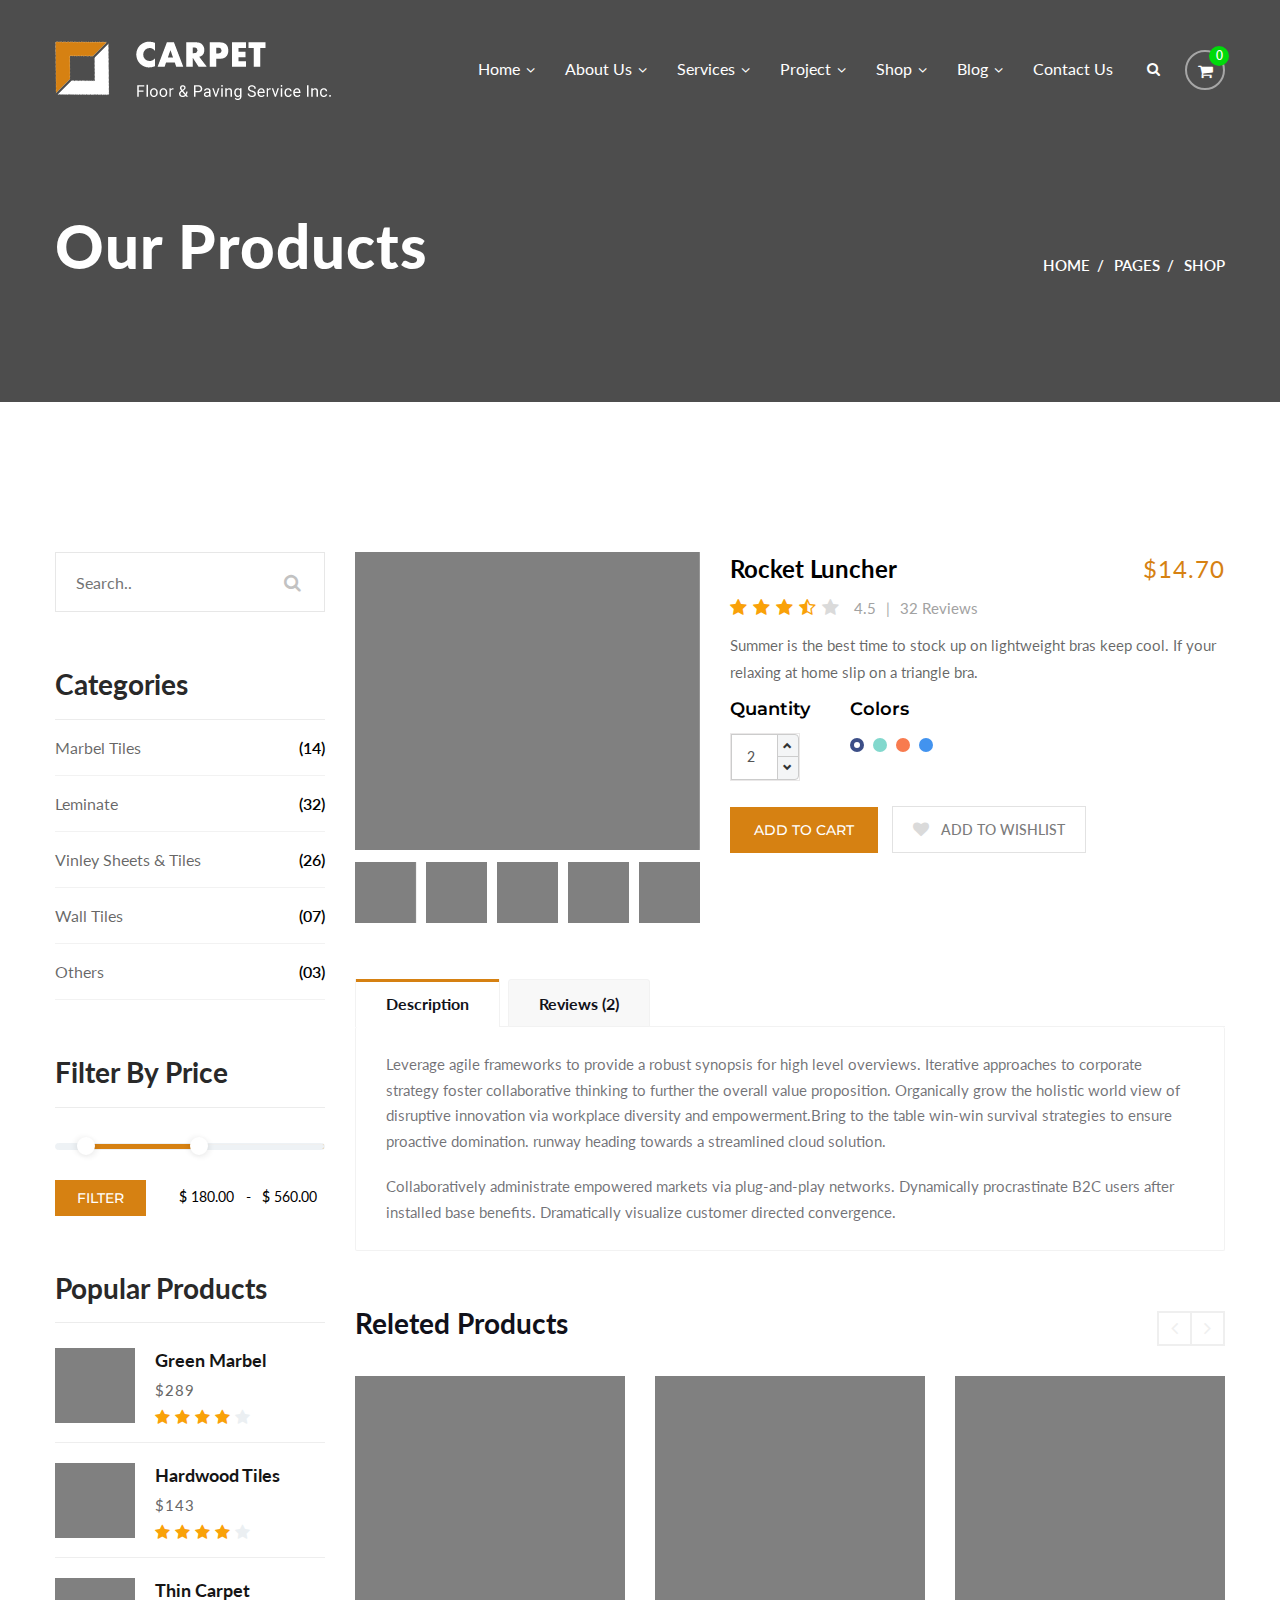
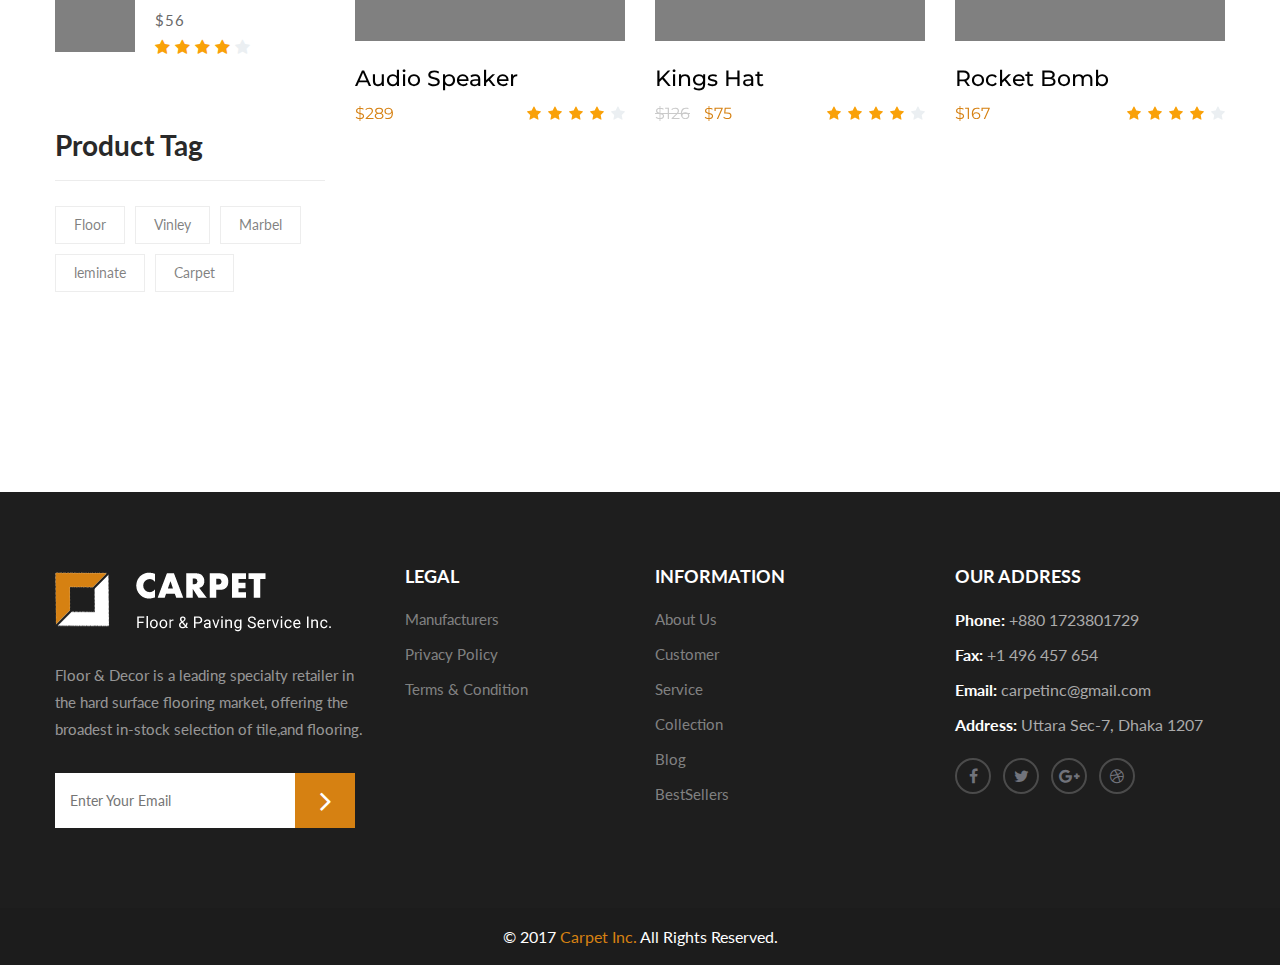
==== shop-single.html @ 055ef2b3 "first commit" ====
<!DOCTYPE html>
<html>
<head>
<meta charset="utf-8">
<title>Carpet - Floor and Paving Services HTML Template | Shop Single</title>
<!-- Stylesheets -->
<link href="css/bootstrap.css" rel="stylesheet">
<link href="css/nouislider.css" rel="stylesheet">
<link href="css/nouislider.pips.css" rel="stylesheet">
<link href="css/style.css" rel="stylesheet">
<!--Favicon-->
<link rel="shortcut icon" href="images/favicon.ico" type="image/x-icon">
<link rel="icon" href="images/favicon.ico" type="image/x-icon">
<!-- Responsive -->
<meta http-equiv="X-UA-Compatible" content="IE=edge">
<meta name="viewport" content="width=device-width, initial-scale=1.0, maximum-scale=1.0, user-scalable=0">
<link href="css/responsive.css" rel="stylesheet">
<!--[if lt IE 9]><script src="https://cdnjs.cloudflare.com/ajax/libs/html5shiv/3.7.3/html5shiv.js"></script><![endif]-->
<!--[if lt IE 9]><script src="js/respond.js"></script><![endif]-->
</head>

<body>
<div class="page-wrapper">
 	
    <!-- Preloader -->
    <div class="preloader"></div>
 	
    <!-- Main Header / Header Type One-->
    <header class="main-header header-type-one">
    	<!--Header-Upper-->
        <div class="header-upper">
        	<div class="auto-container">
            	<div class="clearfix">
                	
                	<div class="pull-left logo-outer">
                    	<div class="logo"><a href="index.html"><img src="images/logo.png" alt="" title=""></a></div>
                    </div>
                    
                    <div class="nav-outer clearfix">
                        <!-- Main Menu -->
                        <nav class="main-menu">
                            <div class="navbar-header">
                                <!-- Toggle Button -->    	
                                <button type="button" class="navbar-toggle" data-toggle="collapse" data-target=".navbar-collapse">
                                    <span class="icon-bar"></span>
                                    <span class="icon-bar"></span>
                                    <span class="icon-bar"></span>
                                </button>
                            </div>
                            
                            <div class="navbar-collapse collapse clearfix">
                                <ul class="navigation clearfix">
                                    <li class="dropdown"><a href="#">Home</a>
                                        <ul>
                                            <li><a href="index.html">Homepage One</a></li>
                                            <li><a href="index-2.html">Homepage Two</a></li>
                                            <li class="dropdown"><a href="#">Header Styles</a>
                                                <ul>
                                                    <li><a href="index.html">Header Style One</a></li>
                                                    <li><a href="index-2.html">Header Style Two</a></li>
                                                </ul>
                                            </li>
                                        </ul>
                                    </li>
                                    <li class="dropdown"><a href="about.html">About Us</a>
                                    	<ul>
                                            <li><a href="about.html">About Us</a></li>
                                            <li><a href="price.html">Pricing</a></li>
                                        </ul>
                                    </li>
                                    <li class="dropdown"><a href="#">Services</a>
                                        <ul>
                                            <li><a href="services.html">Services One</a></li>
                                            <li><a href="services-two.html">Services Two</a></li>
                                        </ul>
                                    </li>
                                    <li class="dropdown"><a href="#">Project</a>
                                        <ul>
                                            <li><a href="project.html">Project Style One</a></li>
                                            <li><a href="project-two.html">Project Style Two</a></li>
                                            <li><a href="project-single.html">Project Single</a></li>
                                        </ul>
                                    </li>
                                    <li class="current dropdown"><a href="#">Shop</a>
                                        <ul>
                                            <li><a href="shop.html">Our Shop</a></li>
                                            <li><a href="shop-single.html">Single Item</a></li>
                                        </ul>
                                    </li>
                                    <li class="dropdown"><a href="#">Blog</a>
                                        <ul>
                                            <li><a href="blog.html">Our Blog</a></li>
                                            <li><a href="blog-single.html">Blog Single</a></li>
                                        </ul>
                                    </li>
                                    <li><a href="contact.html">Contact Us</a></li>
                                </ul>
    
                            </div>
                        </nav>
                        
                        <!-- Main Menu End-->
                        <div class="search-box-outer">
                            <div class="dropdown">
                                <button class="search-box-btn dropdown-toggle" type="button" id="dropdownMenu3" data-toggle="dropdown" aria-haspopup="true" aria-expanded="false"><span class="fa fa-search"></span></button>
                                <ul class="dropdown-menu pull-right search-panel" aria-labelledby="dropdownMenu3">
                                    <li class="panel-outer">
                                        <div class="form-container">
                                            <form method="post" action="blog.html">
                                                <div class="form-group">
                                                    <input type="search" name="field-name" value="" placeholder="Search Here" required="">
                                                    <button type="submit" class="search-btn"><span class="fa fa-search"></span></button>
                                                </div>
                                            </form>
                                        </div>
                                    </li>
                                </ul>
                            </div>
                        </div>
                        
                        <!--Cart Btn-->
                        <div class="cart-btn">
                        	<a class="shop-icon" href="shop-single.html"><span class="fa fa-shopping-cart"></span><span class="total-count">0</span></a>
                        </div>
                        
                	</div>
                    
                </div>
            </div>
        </div>
        <!--End Header Upper-->
        
        <!--Sticky Header-->
        <div class="sticky-header">
        	<div class="auto-container clearfix">
            	<!--Logo-->
            	<div class="logo pull-left">
                	<a href="index.html" class="img-responsive"><img src="images/logo-small.png" alt="" title=""></a>
                </div>
                
                <!--Right Col-->
                <div class="right-col pull-right">
                	<!-- Main Menu -->
                    <nav class="main-menu">
                        <div class="navbar-header">
                            <!-- Toggle Button -->    	
                            <button type="button" class="navbar-toggle" data-toggle="collapse" data-target=".navbar-collapse">
                                <span class="icon-bar"></span>
                                <span class="icon-bar"></span>
                                <span class="icon-bar"></span>
                            </button>
                        </div>
                        
                        <div class="navbar-collapse collapse clearfix">
                            <ul class="navigation clearfix">
                                <li class="dropdown"><a href="#">Home</a>
                                    <ul>
                                        <li><a href="index.html">Homepage One</a></li>
                                        <li><a href="index-2.html">Homepage Two</a></li>
                                        <li class="dropdown"><a href="#">Header Styles</a>
                                            <ul>
                                                <li><a href="index.html">Header Style One</a></li>
                                                <li><a href="index-2.html">Header Style Two</a></li>
                                            </ul>
                                        </li>
                                    </ul>
                                </li>
                                <li class="dropdown"><a href="about.html">About Us</a>
                                    <ul>
                                        <li><a href="about.html">About Us</a></li>
                                        <li><a href="price.html">Pricing</a></li>
                                    </ul>
                                </li>
                                <li class="dropdown"><a href="#">Services</a>
                                    <ul>
                                        <li><a href="services.html">Services One</a></li>
                                        <li><a href="services-two.html">Services Two</a></li>
                                    </ul>
                                </li>
                                <li class="dropdown"><a href="#">Project</a>
                                    <ul>
                                        <li><a href="project.html">Project Style One</a></li>
                                        <li><a href="project-two.html">Project Style Two</a></li>
                                        <li><a href="project-single.html">Project Single</a></li>
                                    </ul>
                                </li>
                                <li class="current dropdown"><a href="#">Shop</a>
                                    <ul>
                                        <li><a href="shop.html">Our Shop</a></li>
                                        <li><a href="shop-single.html">Single Item</a></li>
                                    </ul>
                                </li>
                                <li class="dropdown"><a href="#">Blog</a>
                                    <ul>
                                        <li><a href="blog.html">Our Blog</a></li>
                                        <li><a href="blog-single.html">Blog Single</a></li>
                                    </ul>
                                </li>
                                <li><a href="contact.html">Contact Us</a></li>
                            </ul>

                        </div>
                    </nav><!-- Main Menu End-->
                </div>
                
            </div>
        </div>
        <!--End Sticky Header-->
    
    </header>
    <!--End Main Header -->
    
    <!--Page Title-->
    <section class="page-title" style="background-image:url(images/background/3.jpg);">
    	<div class="auto-container">
        	<div class="row clearfix">
            	<!--Title -->
            	<div class="title-column col-md-6 col-sm-8 col-xs-12">
                	<h1>Our Products</h1>
                </div>
                <!--Bread Crumb -->
                <div class="breadcrumb-column col-md-6 col-sm-4 col-xs-12">
                    <ul class="bread-crumb clearfix">
                        <li><a href="index.html">Home</a></li>
                        <li class="active">Pages</li>
                        <li class="active">Shop</li>
                    </ul>
                </div>
            </div>
        </div>
    </section>
    <!--End Page Title-->
    
    <!--Sidebar Page-->
    <div class="sidebar-page-container">
        <div class="auto-container">
            <div class="row clearfix">
				
                <!--Content Side-->
                <div class="content-side pull-right col-lg-9 col-md-8 col-sm-12 col-xs-12">
                	<!--Shop Page-->
                    <section class="shop-page">
						<div class="product-details">
                        	
                            <!--Basic Details-->
                            <div class="basic-details">
                                <div class="row clearfix">
                                
                                    <div class="image-column col-md-5 col-sm-6 col-xs-12">
                                        <div class="carousel-outer">
                    
                                            <ul class="image-carousel owl-carousel owl-theme">
                                                <li><a href="images/resource/products/13.jpg" class="lightbox-image" title="Image Caption Here"><img src="images/resource/products/13.jpg" alt=""></a></li>
                                                <li><a href="images/resource/products/13.jpg" class="lightbox-image" title="Image Caption Here"><img src="images/resource/products/13.jpg" alt=""></a></li>
                                                <li><a href="images/resource/products/13.jpg" class="lightbox-image" title="Image Caption Here"><img src="images/resource/products/13.jpg" alt=""></a></li>
                                                <li><a href="images/resource/products/13.jpg" class="lightbox-image" title="Image Caption Here"><img src="images/resource/products/13.jpg" alt=""></a></li>
                                                <li><a href="images/resource/products/13.jpg" class="lightbox-image" title="Image Caption Here"><img src="images/resource/products/13.jpg" alt=""></a></li>
                                                <li><a href="images/resource/products/13.jpg" class="lightbox-image" title="Image Caption Here"><img src="images/resource/products/13.jpg" alt=""></a></li>
                                                <li><a href="images/resource/products/13.jpg" class="lightbox-image" title="Image Caption Here"><img src="images/resource/products/13.jpg" alt=""></a></li>
                                                <li><a href="images/resource/products/13.jpg" class="lightbox-image" title="Image Caption Here"><img src="images/resource/products/13.jpg" alt=""></a></li>
                                                <li><a href="images/resource/products/13.jpg" class="lightbox-image" title="Image Caption Here"><img src="images/resource/products/13.jpg" alt=""></a></li>
                                                <li><a href="images/resource/products/13.jpg" class="lightbox-image" title="Image Caption Here"><img src="images/resource/products/13.jpg" alt=""></a></li>
                                            </ul>
                                            
                                            <ul class="thumbs-carousel owl-carousel owl-theme">
                                                <li><img src="images/resource/products/shop-thumb-1.jpg" alt=""></li>
                                                <li><img src="images/resource/products/shop-thumb-2.jpg" alt=""></li>
                                                <li><img src="images/resource/products/shop-thumb-3.jpg" alt=""></li>
                                                <li><img src="images/resource/products/shop-thumb-1.jpg" alt=""></li>
                                                <li><img src="images/resource/products/shop-thumb-2.jpg" alt=""></li>
                                                <li><img src="images/resource/products/shop-thumb-3.jpg" alt=""></li>
                                                <li><img src="images/resource/products/shop-thumb-1.jpg" alt=""></li>
                                                <li><img src="images/resource/products/shop-thumb-3.jpg" alt=""></li>
                                            </ul>
                                            
                                        </div>
                                        
                                    </div>
                                    
                                    <!--Info Column-->
                                    <div class="info-column col-md-7 col-sm-6 col-xs-12">
                                    	<div class="details-header">
                                            <h4>Rocket Luncher</h4>
                                            <div class="rating"><span class="fa fa-star"></span> <span class="fa fa-star"></span> <span class="fa fa-star"></span> <span class="fa fa-star-half-empty"></span> <span class="light fa fa-star"></span></div>
                                            <!--reviews-->
                                            <div class="reviews">
                                                <a href="#">4.5</a> <span class="separater">|</span> <a href="#">32 Reviews</a>
                                            </div>
                                            <div class="item-price">$14.70</div>
                                        </div>

                                        <div class="text">
                                            <p>Summer is the best time to stock up on lightweight bras keep cool. If your relaxing at home slip on a triangle bra.</p>
                                        </div>

                                        <div class="other-options">
                                        	<div class="clearfix">
                                            	<div class="pull-left">
                                                    <div class="item-title">Quantity</div>
                                                    <div class="item-quantity"><input class="quantity-spinner" type="text" value="2" name="quantity"></div>
                                                </div>
                                                <div class="pull-left">
                                                    <div class="item-title">Colors</div>
                                                    
                                                    <div class="sel-colors">
                                                        <div class="color-box"><input type="radio" name="colors" checked id="color-one"><label style="background-color:#3c4e87;" for="color-one"></label></div>
                                                        <div class="color-box"><input type="radio" name="colors" id="color-two"><label style="background-color:#82d8cd;" for="color-two"></label></div>
                                                        <div class="color-box"><input type="radio" name="colors" id="color-three"><label style="background-color:#f87b4f;" for="color-three"></label></div>
                                                        <div class="color-box"><input type="radio" name="colors" id="color-four"><label style="background-color:#4293ef;" for="color-four"></label></div>
                                                    </div>
                                                    
                                                </div>
                                            </div>
                                            
                                            <!--Btns Box-->
                                            <div class="btns-box">
                                            	<button type="button" class="theme-btn btn-style-one add-to-cart">Add To Cart </button>
                                            	<a href="#" class="wishlist"><span class="icon fa fa-heart"></span> ADD TO WISHLIST</a>
                                            </div>
                                        </div>
									</div>
                                    
                                </div>
                            </div>
                            <!--Basic Details-->
                            
                            <!--Product Info Tabs-->
                            <div class="product-info-tabs">
                                <!--Product Tabs-->
                                <div class="prod-tabs tabs-box">
                                
                                    <!--Tab Btns-->
                                    <ul class="tab-btns tab-buttons clearfix">
                                        <li data-tab="#prod-details" class="tab-btn active-btn">Description</li>
                                        <li data-tab="#prod-reviews" class="tab-btn">Reviews (2)</li>
                                    </ul>
                                    
                                    <!--Tabs Container-->
                                    <div class="tabs-content">
                                        
                                        <!--Tab / Active Tab-->
                                        <div class="tab active-tab" id="prod-details">
                                            <div class="content">
                                                <p>Leverage agile frameworks to provide a robust synopsis for high level overviews. Iterative approaches to corporate strategy foster collaborative thinking to further the overall value proposition. Organically grow the holistic world view of disruptive innovation via workplace diversity and empowerment.Bring to the table win-win survival strategies to ensure proactive domination. runway heading towards a streamlined cloud solution.</p>
                                                <p>Collaboratively administrate empowered markets via plug-and-play networks. Dynamically procrastinate B2C users after installed base benefits. Dramatically visualize customer directed convergence. </p>
                                            </div>
                                        </div>
                                        
                                        <!--Tab-->
                                        <div class="tab" id="prod-reviews">
                                            <!--Reviews Container-->
                                            <div class="reviews-container">
                                                
                                                <!--Review-->
                                                <div class="review-box clearfix">
                                                    <figure class="rev-thumb"><img src="images/resource/author-1.jpg" alt=""></figure>
                                                    <div class="rev-content">
                                                        <div class="rev-header clearfix">
                                                            <h4>Michel Britney</h4>
                                                            <div class="rating"><span class="fa fa-star"></span> <span class="fa fa-star"></span> <span class="fa fa-star"></span> <span class="fa fa-star-o"></span> <span class="fa fa-star-o"></span></div>
                                                            <div class="time">18 Hours Ago</div>
                                                        </div>
                                                        <div class="rev-text">The mad lightning no one you beat of just one drum they call him Flipper Flipper faster than lightning no one you see is smarter each week my friends you are sure to get a smile from seven stranded cast aways here on Gilligans Isle they call him Flipper Flipper faster than lightning no one you see is smarter than he loveable space that needs your face threes company too.</div>
                                                    </div>
                                                </div>
                                                
                                                <!--Review-->
                                                <div class="review-box clearfix">
                                                    <figure class="rev-thumb"><img src="images/resource/author-2.jpg" alt=""></figure>
                                                    <div class="rev-content">
                                                        <div class="rev-header clearfix">
                                                            <h4>Denny</h4>
                                                            <div class="rating"><span class="fa fa-star"></span> <span class="fa fa-star"></span> <span class="fa fa-star"></span> <span class="fa fa-star-o"></span> <span class="fa fa-star-o"></span></div>
                                                            <div class="time">18 Hours Ago</div>
                                                        </div>
                                                        <div class="rev-text">The mad lightning no one you beat of just one drum they call him Flipper Flipper faster than lightning no one you see is smarter each week my friends you are sure to get a smile from seven stranded cast aways here on Gilligans Isle they call him Flipper Flipper faster than lightning no one you see is smarter than he loveable space that needs your face threes company too.</div>
                                                    </div>
                                                </div>
                                                
                                            </div>
                                        </div>
                                        
                                    </div>
                                </div>
                                
                            </div>
                            <!--End Product Info Tabs-->
                            
                            <!--Related Products-->
                            <div class="related-products">
                            	<h2>Releted Products</h2>
                                <div class="three-item-carousel owl-carousel owl-theme">
                                	
                                    <!--Shop Item-->
                                    <div class="shop-item">
                                        <div class="inner-box">
                                            <div class="image">
                                                <a href="shop-single.html">
                                                    <img src="images/resource/products/5.jpg" alt="" />
                                                </a>
                                            </div>
                                            <div class="lower-content">
                                                <h3><a href="shop-single.html">Audio Speaker</a></h3>
                                                <div class="clearfix">
                                                	<div class="pull-left">
                                                        <ul class="price">
                                                            <li>$289</li>
                                                        </ul>
                                                    </div>
                                                    <div class="pull-right">
                                                    	<div class="rating">
                                                        	<span class="fa fa-star"></span>
                                                            <span class="fa fa-star"></span>
                                                            <span class="fa fa-star"></span>
                                                            <span class="fa fa-star"></span>
                                                            <span class="fa fa-star light"></span>
                                                        </div>
                                                    </div>
                                                </div>
                                            </div>
                                        </div>
                                    </div>
                                    
                                    <!--Shop Item-->
                                    <div class="shop-item">
                                        <div class="inner-box">
                                            <div class="image">
                                                <a href="shop-single.html">
                                                    <img src="images/resource/products/6.jpg" alt="" />
                                                </a>
                                            </div>
                                            <div class="lower-content">
                                                <h3><a href="shop-single.html">Kings Hat</a></h3>
                                                <div class="clearfix">
                                                	<div class="pull-left">
                                                        <ul class="price">
                                                            <li class="total-price">$126</li>
                                                            <li>$75</li>
                                                        </ul>
                                                    </div>
                                                    <div class="pull-right">
                                                    	<div class="rating">
                                                        	<span class="fa fa-star"></span>
                                                            <span class="fa fa-star"></span>
                                                            <span class="fa fa-star"></span>
                                                            <span class="fa fa-star"></span>
                                                            <span class="fa fa-star light"></span>
                                                        </div>
                                                    </div>
                                                </div>
                                            </div>
                                        </div>
                                    </div>
                                    
                                    <!--Shop Item-->
                                    <div class="shop-item">
                                        <div class="inner-box">
                                            <div class="image">
                                                <a href="shop-single.html">
                                                    <img src="images/resource/products/3.jpg" alt="" />
                                                </a>
                                            </div>
                                            <div class="lower-content">
                                                <h3><a href="shop-single.html">Rocket Bomb</a></h3>
                                                <div class="clearfix">
                                                	<div class="pull-left">
                                                        <ul class="price">
                                                            <li>$167</li>
                                                        </ul>
                                                    </div>
                                                    <div class="pull-right">
                                                    	<div class="rating">
                                                        	<span class="fa fa-star"></span>
                                                            <span class="fa fa-star"></span>
                                                            <span class="fa fa-star"></span>
                                                            <span class="fa fa-star"></span>
                                                            <span class="fa fa-star light"></span>
                                                        </div>
                                                    </div>
                                                </div>
                                            </div>
                                        </div>
                                    </div>
                                    
                                    <!--Shop Item-->
                                    <div class="shop-item">
                                        <div class="inner-box">
                                            <div class="image">
                                                <a href="shop-single.html">
                                                    <img src="images/resource/products/5.jpg" alt="" />
                                                </a>
                                            </div>
                                            <div class="lower-content">
                                                <h3><a href="shop-single.html">Audio Speaker</a></h3>
                                                <div class="clearfix">
                                                	<div class="pull-left">
                                                        <ul class="price">
                                                            <li>$289</li>
                                                        </ul>
                                                    </div>
                                                    <div class="pull-right">
                                                    	<div class="rating">
                                                        	<span class="fa fa-star"></span>
                                                            <span class="fa fa-star"></span>
                                                            <span class="fa fa-star"></span>
                                                            <span class="fa fa-star"></span>
                                                            <span class="fa fa-star light"></span>
                                                        </div>
                                                    </div>
                                                </div>
                                            </div>
                                        </div>
                                    </div>
                                    
                                    <!--Shop Item-->
                                    <div class="shop-item">
                                        <div class="inner-box">
                                            <div class="image">
                                                <a href="shop-single.html">
                                                    <img src="images/resource/products/6.jpg" alt="" />
                                                </a>
                                            </div>
                                            <div class="lower-content">
                                                <h3><a href="shop-single.html">Kings Hat</a></h3>
                                                <div class="clearfix">
                                                	<div class="pull-left">
                                                        <ul class="price">
                                                            <li class="total-price">$126</li>
                                                            <li>$75</li>
                                                        </ul>
                                                    </div>
                                                    <div class="pull-right">
                                                    	<div class="rating">
                                                        	<span class="fa fa-star"></span>
                                                            <span class="fa fa-star"></span>
                                                            <span class="fa fa-star"></span>
                                                            <span class="fa fa-star"></span>
                                                            <span class="fa fa-star light"></span>
                                                        </div>
                                                    </div>
                                                </div>
                                            </div>
                                        </div>
                                    </div>
                                    
                                    <!--Shop Item-->
                                    <div class="shop-item">
                                        <div class="inner-box">
                                            <div class="image">
                                                <a href="shop-single.html">
                                                    <img src="images/resource/products/3.jpg" alt="" />
                                                </a>
                                            </div>
                                            <div class="lower-content">
                                                <h3><a href="shop-single.html">Rocket Bomb</a></h3>
                                                <div class="clearfix">
                                                	<div class="pull-left">
                                                        <ul class="price">
                                                            <li>$167</li>
                                                        </ul>
                                                    </div>
                                                    <div class="pull-right">
                                                    	<div class="rating">
                                                        	<span class="fa fa-star"></span>
                                                            <span class="fa fa-star"></span>
                                                            <span class="fa fa-star"></span>
                                                            <span class="fa fa-star"></span>
                                                            <span class="fa fa-star light"></span>
                                                        </div>
                                                    </div>
                                                </div>
                                            </div>
                                        </div>
                                    </div>
                                    
                                </div>
                            </div>
                            
                        </div>
                    </section>
                    
                </div>
                
                <!--Sidebar-->
                <div class="sidebar-side pull-left col-lg-3 col-md-4 col-sm-12 col-xs-12">
                    <aside class="sidebar">
						
                        <!-- Search Form -->
                        <div class="sidebar-widget search-box style-two">
                        	<form method="post" action="contact.html">
                                <div class="form-group">
                                    <input type="search" name="search-field" value="" placeholder="Search.." required>
                                    <button type="submit"><span class="icon fa fa-search"></span></button>
                                </div>
                            </form>
                        </div>
                        
                        <!--Category Widget-->
                        <div class="sidebar-widget category-widget">
                        	<div class="sidebar-title">
                            	<h3>Categories</h3>
                            </div>
                            <ul>
                                <li><a href="#">Marbel Tiles<span>(14)</span></a></li>
                                <li><a href="#">Leminate<span>(32)</span></a></li>
                                <li><a href="#">Vinley Sheets & Tiles<span>(26)</span></a></li>
                                <li><a href="#">Wall Tiles<span>(07)</span></a></li>
                                <li><a href="#">Others<span>(03)</span></a></li>
                            </ul>
                        </div>
                        
                        <!-- Price Filters -->
                        <div class="sidebar-widget price-filters rangeslider-widget">
                            <div class="sidebar-title">
                            	<h3>Filter By Price</h3>
                            </div>
                            <div class="outer-box">
                                <div class="range-slider-price" id="range-slider-price"></div>
                                <div class="form-group clearfix">
                                	<div class="pull-right">
                                    	<span class="left-val">$<input type="text" class="val-box text-left" id="min-value-rangeslider" readonly></span> - &ensp;<span class="right-val">$<input type="text" class="val-box text-right" id="max-value-rangeslider" readonly></span>
                                    </div>
                                    <div class="pull-left">
                                    	<button type="button" class="theme-btn btn-style-one">Filter</button>
                                    </div>
                                </div>
                            </div>
                        </div>
                        
                        <!-- Top Related Posts -->
                        <div class="sidebar-widget related-posts">
                            <div class="sidebar-title">
                            	<h3>Popular Products</h3>
                            </div>
							<div class="post">
                            	<figure class="post-thumb"><a href="shop-single.html"><img src="images/resource/products/prod-thumb-1.jpg" alt=""></a></figure>
                                <h4><a href="shop-single.html">Green Marbel</a></h4>
                                <div class="price">$289</div>
                                <div class="rating"><span class="fa fa-star"></span><span class="fa fa-star"></span><span class="fa fa-star"></span><span class="fa fa-star"></span><span class="fa fa-star light"></span></div>
                            </div>
                            <div class="post">
                            	<figure class="post-thumb"><a href="shop-single.html"><img src="images/resource/products/prod-thumb-2.jpg" alt=""></a></figure>
                                <h4><a href="shop-single.html">Hardwood Tiles</a></h4>
                                <div class="price">$143</div>
                                <div class="rating"><span class="fa fa-star"></span><span class="fa fa-star"></span><span class="fa fa-star"></span><span class="fa fa-star"></span><span class="fa fa-star light"></span></div>
                            </div>
                            <div class="post">
                            	<figure class="post-thumb"><a href="shop-single.html"><img src="images/resource/products/prod-thumb-3.jpg" alt=""></a></figure>
                                <h4><a href="shop-single.html">Thin Carpet</a></h4>
                                <div class="price">$56</div>
                                <div class="rating"><span class="fa fa-star"></span><span class="fa fa-star"></span><span class="fa fa-star"></span><span class="fa fa-star"></span><span class="fa fa-star light"></span></div>
                            </div>
						</div>
                        
                        <!-- Popular Tags -->
                        <div class="sidebar-widget popular-tags">
                            <div class="sidebar-title">
                            	<h3>Product Tag</h3>
                            </div>
                            <a href="#">Floor</a>
                            <a href="#">Vinley</a>
                            <a href="#">Marbel</a>
                            <a href="#">leminate</a>
                            <a href="#">Carpet</a>
                        </div>
                        
                    </aside>
                </div>
                
            </div>
        </div>
    </div>
    
    <!--Main Footer-->
    <footer class="main-footer">
    	
        <div class="auto-container">
            <div class="row clearfix">
            
                <!--big column-->
                <div class="big-column col-md-6 col-sm-12 col-xs-12">
                    <div class="row clearfix">
                    
                        <!--Footer Column-->
                        <div class="footer-column col-md-7 col-sm-6 col-xs-12">
                            <div class="footer-widget logo-widget">
                                <div class="footer-logo"><figure><a href="index.html"><img src="images/footer-logo.png" alt=""></a></figure></div>
                                <div class="widget-content">
                                    <div class="text">Floor & Decor is a leading specialty retailer in the hard surface flooring market, offering the broadest in-stock selection of tile,and flooring.</div>
                                    <div class="emailed-form">
                                        <form method="post" action="contact.html">
                                            <div class="form-group">
                                                <input type="email" name="email" value="" placeholder="Enter Your Email" required>
                                                <button type="submit" class="theme-btn"><span class="fa fa-angle-right"></span></button>
                                            </div>
                                        </form>
                                    </div>
                                </div>
                            </div>
                        </div>
                        
                        <!--Footer Column-->
                        <div class="footer-column col-md-5 col-sm-6 col-xs-12">
                            <div class="footer-widget links-widget">
                                <h2>Legal</h2>
                                <div class="widget-content">
                                    <ul class="list">
                                        <li><a href="#">Manufacturers</a></li>
                                        <li><a href="#">Privacy Policy</a></li>
                                        <li><a href="#">Terms & Condition</a></li>
                                    </ul>
                                </div>
                            </div>
                        </div>
                                                    
                    </div>
                </div>
                
                <!--big column-->
                <div class="big-column col-md-6 col-sm-12 col-xs-12">
                    <div class="row clearfix">
                        
                        <!--Footer Column-->
                        <div class="footer-column col-md-6 col-sm-6 col-xs-12">
                            <div class="footer-widget links-widget">
                                <h2>Information</h2>
                                <div class="widget-content">
                                    <ul class="list">
                                        <li><a href="#">About Us</a></li>
                                        <li><a href="#">Customer</a></li>
                                        <li><a href="#">Service</a></li>
                                        <li><a href="#">Collection</a></li>
                                        <li><a href="#">Blog</a></li>
                                        <li><a href="#">BestSellers</a></li>
                                    </ul>
                                </div>
                            </div>
                        </div>
                        
                        <!--Footer Column-->
                        <div class="footer-column col-md-6 col-sm-6 col-xs-12">
                            <div class="footer-widget info-widget">
                                <h2>Our address</h2>
                                <div class="widget-content">
                                    <ul class="list-style-one">
                                        <li>Phone: <span> +880 1723801729</span></li>
                                        <li>Fax: <span> +1 496 457 654</span></li>
                                        <li>Email: <span>carpetinc@gmail.com</span></li>
                                        <li>Address: <span>Uttara Sec-7, Dhaka 1207</span></li>
                                    </ul>
                                    <ul class="social-icon-one">
                                        <li><a href="#"><span class="fa fa-facebook"></span></a></li>
                                        <li><a href="#"><span class="fa fa-twitter"></span></a></li>
                                        <li><a href="#"><span class="fa fa-google-plus"></span></a></li>
                                        <li><a href="#"><span class="fa fa-dribbble"></span></a></li>
                                    </ul>
                                </div>
                            </div>
                        </div>
                        
                    </div>
                </div>
                
            </div>
        </div>
        
        <!--Footer Bottom-->
        <div class="footer-bottom">
        	<div class="copyright">&copy; 2017 <a href="index.html">Carpet Inc.</a> All Rights Reserved. </div>
        </div>
        
    </footer>
	<!--End Footer-->
    
</div>
<!--End pagewrapper-->

<!--Scroll to top-->
<div class="scroll-to-top scroll-to-target" data-target=".main-header"><span class="icon fa fa-long-arrow-up"></span></div>

<script src="js/jquery.js"></script> 
<script src="js/bootstrap.min.js"></script>
<script src="js/jquery.fancybox.pack.js"></script>
<script src="js/jquery.fancybox-media.js"></script>
<script src="js/owl.js"></script>
<script src="js/appear.js"></script>
<script src="js/wow.js"></script>
<script src="js/nouislider.js"></script>
<script src="js/jquery.bootstrap-touchspin.js"></script>
<script src="js/script.js"></script>
</body>
</html>
---- css/nouislider.css ----
/*! nouislider - 8.0.2 - 2015-07-06 13:22:09 */


.noUi-target,.noUi-target *{-webkit-touch-callout:none;-webkit-user-select:none;-ms-touch-action:none;-ms-user-select:none;-moz-user-select:none;-moz-box-sizing:border-box;box-sizing:border-box}.noUi-target{position:relative;direction:ltr}.noUi-base{width:100%;height:100%;position:relative;z-index:1}.noUi-origin{position:absolute;right:0;top:0;left:0;bottom:0}.noUi-handle{position:relative;z-index:1}.noUi-stacking .noUi-handle{z-index:10}.noUi-state-tap .noUi-origin{-webkit-transition:left .3s,top .3s;transition:left .3s,top .3s}.noUi-state-drag *{cursor:inherit!important}.noUi-base{-webkit-transform:translate3d(0,0,0);transform:translate3d(0,0,0)}.noUi-horizontal{height:10px}.noUi-horizontal .noUi-handle{width:20px;height:20px;left:-17px;top:-6px}.noUi-vertical{width:18px}.noUi-vertical .noUi-handle{width:28px;height:34px;left:-6px;top:-17px}.noUi-background{background:#FAFAFA;box-shadow:inset 0 1px 1px #f0f0f0}.noUi-connect{background:#3FB8AF;box-shadow:inset 0 0 3px rgba(51,51,51,.45);-webkit-transition:background 450ms;transition:background 450ms}.noUi-origin{border-radius:2px}.noUi-target{border-radius:4px;border:1px solid #D3D3D3;box-shadow:inset 0 1px 1px #F0F0F0,0 3px 6px -5px #BBB}.noUi-target.noUi-connect{box-shadow:inset 0 0 3px rgba(51,51,51,.45),0 3px 6px -5px #BBB}.noUi-dragable{cursor:w-resize}.noUi-vertical .noUi-dragable{cursor:n-resize}.noUi-handle{border:1px solid #D9D9D9;border-radius:3px;background:#FFF;cursor:default;box-shadow:inset 0 0 1px #FFF,inset 0 1px 7px #EBEBEB,0 3px 6px -3px #BBB}.noUi-active{box-shadow:inset 0 0 1px #FFF,inset 0 1px 7px #DDD,0 3px 6px -3px #BBB}.noUi-handle:after,.noUi-handle:before{display:none;:"";display:block;position:absolute;height:14px;width:1px;background:#E8E7E6;left:14px;top:6px}.noUi-handle:after{left:17px}.noUi-vertical .noUi-handle:after,.noUi-vertical .noUi-handle:before{ width:14px;height:1px;left:6px;top:14px}.noUi-vertical .noUi-handle:after{top:17px}[disabled] .noUi-connect,[disabled].noUi-connect{background:#B8B8B8}[disabled] .noUi-handle,[disabled].noUi-origin{cursor:not-allowed}.noUi-pips,.noUi-pips *{-moz-box-sizing:border-box;box-sizing:border-box}.noUi-pips{position:absolute;font:400 12px Arial;color:#999}.noUi-value{width:40px;position:absolute;text-align:center}.noUi-value-sub{color:#ccc;font-size:10px}.noUi-marker{position:absolute;background:#CCC}.noUi-marker-large,.noUi-marker-sub{background:#AAA}.noUi-pips-horizontal{padding:10px 0;height:50px;top:100%;left:0;width:100%}.noUi-value-horizontal{margin-left:-20px;padding-top:20px}.noUi-value-horizontal.noUi-value-sub{padding-top:15px}.noUi-marker-horizontal.noUi-marker{margin-left:-1px;width:2px;height:5px}.noUi-marker-horizontal.noUi-marker-sub{height:10px}.noUi-marker-horizontal.noUi-marker-large{height:15px}.noUi-pips-vertical{padding:0 10px;height:100%;top:0;left:100%}.noUi-value-vertical{width:15px;margin-left:20px;margin-top:-5px}.noUi-marker-vertical.noUi-marker{width:5px;height:2px;margin-top:-1px}.noUi-marker-vertical.noUi-marker-sub{width:10px}.noUi-marker-vertical.noUi-marker-large{width:15px}
---- css/nouislider.pips.css ----
/* Base;
 *
 */
.noUi-pips,
.noUi-pips * {
-moz-box-sizing: border-box;
	box-sizing: border-box;
}
.noUi-pips {
	position: absolute;
	font: 400 12px Arial;
	color: #999;
}

/* Values;
 *
 */
.noUi-value {
	width: 40px;
	position: absolute;
	text-align: center;
}
.noUi-value-sub {
	color: #ccc;
	font-size: 10px;
}

/* Markings;
 *
 */
.noUi-marker {
	position: absolute;
	background: #CCC;
}
.noUi-marker-sub {
	background: #AAA;
}
.noUi-marker-large {
	background: #AAA;
}

/* Horizontal layout;
 *
 */
.noUi-pips-horizontal {
	padding: 10px 0;
	height: 50px;
	top: 100%;
	left: 0;
	width: 100%;
}
.noUi-value-horizontal {
	margin-left: -20px;
	padding-top: 20px;
}
.noUi-value-horizontal.noUi-value-sub {
	padding-top: 15px;
}

.noUi-marker-horizontal.noUi-marker {
	margin-left: -1px;
	width: 2px;
	height: 5px;
}
.noUi-marker-horizontal.noUi-marker-sub {
	height: 10px;
}
.noUi-marker-horizontal.noUi-marker-large {
	height: 15px;
}

/* Vertical layout;
 *
 */
.noUi-pips-vertical {
	padding: 0 10px;
	height: 100%;
	top: 0;
	left: 100%;
}
.noUi-value-vertical {
	width: 15px;
	margin-left: 20px;
	margin-top: -5px;
}

.noUi-marker-vertical.noUi-marker {
	width: 5px;
	height: 2px;
	margin-top: -1px;
}
.noUi-marker-vertical.noUi-marker-sub {
	width: 10px;
}
.noUi-marker-vertical.noUi-marker-large {
	width: 15px;
}
---- css/style.css ----
/* Carpet - Floor and Paving Services HTML Template */

/************ TABLE OF CONTENTS ***************
1. Fonts
2. Reset
3. Global
4. Main Header / Header Style One / Header Type One
5. Main Slider
6. Services Section
7. Fullwidth Section One
8. Fullwidth Section Two
9. Counter Section
10. Fullwidth Carousel Section
11. Message Section
12. News Section
13. Clients Section
14. Main Footer
15. Testimonial Section
16. Quote Section
17. Page Title
18. Featured Section
19. Featured Section Two
20. Team Section
21. Pricing Section
22. Projects Section
23. Projects Single Section
24. Shop Item
25. Blogs
26. Map Section
27. Contact Form

**********************************************/

@import url('https://fonts.googleapis.com/css?family=Lato:100,100i,300,300i,400,400i,700,700i,900,900i|Montserrat:100,100i,200,200i,300,300i,400,400i,500,500i,600,600i,700,700i,800,800i,900,900i');

/*font-family: 'Lato', sans-serif;
font-family: 'Montserrat', sans-serif;*/

@import url('font-awesome.css');
@import url('flaticon.css');
@import url('animate.css');
@import url('owl.css');
@import url('jquery.fancybox.css');
@import url('hover.css');
@import url('jquery-ui.css');
@import url('jquery.bootstrap-touchspin.css');

/*** 

====================================================================
	Reset
====================================================================

 ***/
 
* {
	margin:0px;
	padding:0px;
	border:none;
	outline:none;
}

/*** 

====================================================================
	Global Settings
====================================================================

 ***/

body {
	font-size:15px;
	color:#777777;
	line-height:1.8em;
	font-weight:400;
	background:#ffffff;
	background-size:cover;
	background-repeat:no-repeat;
	background-position:center top;
	-webkit-font-smoothing: antialiased;
	font-family: 'Lato', sans-serif;
}

a{
	text-decoration:none;
	cursor:pointer;
	color:#d68112;
}

a:hover,a:focus,a:visited{
	text-decoration:none;
	outline:none;
}

h1,h2,h3,h4,h5,h6 {
	position:relative;
	font-weight:700;
	margin:0px;
	background:none;
	line-height:1.6em;
	font-family: 'Lato', sans-serif;
}

input,button,select,textarea{
	
}

p{
	position:relative;
	line-height:1.8em;	
}

.strike-through{
	text-decoration:line-through;	
}

.auto-container{
	position:static;
	max-width:1200px;
	padding:0px 15px;
	margin:0 auto;
}

.page-wrapper{
	position:relative;
	margin:0 auto;
	width:100%;
	min-width:300px;
}

ul,li{
	list-style:none;
	padding:0px;
	margin:0px;	
}

.theme-btn{
	display:inline-block;
	transition:all 0.3s ease;
	-moz-transition:all 0.3s ease;
	-webkit-transition:all 0.3s ease;
	-ms-transition:all 0.3s ease;
	-o-transition:all 0.3s ease;
}

.grey-bg{
	background-color:#f9f9f9;
}

/*Btn Style One*/

.btn-style-one{
	position:relative;
	padding:10px 30px;
	line-height:24px;
	color:#ffffff;
	font-size:14px;
	font-weight:500;
	background-color:#d68112;
	border:2px solid #d68112;
	text-transform:uppercase;
	font-family: 'Montserrat', sans-serif;
}

.btn-style-one:hover{
	color:#d68112;
	background:none;
}

/*Btn Style Two*/

.btn-style-two{
	position:relative;
	padding:10px 30px;
	line-height:24px;
	color:#ffffff;
	font-size:14px;
	background:none;
	letter-spacing: 1px;
	font-weight:400;
	text-transform:uppercase;
	border:2px solid #ffffff;
}

.btn-style-two:hover{
	background:#d68112;
	color:#ffffff;
	border-color:#d68112;
}

/*Btn Style Three*/

.btn-style-three{
	position:relative;
	padding:10px 30px;
	line-height:24px;
	color:#ffffff;
	font-size:14px;
	background:none;
	letter-spacing: 1px;
	font-weight:500;
	text-transform:uppercase;
	border:2px solid #ffffff;
	font-family: 'Montserrat', sans-serif;
}

.btn-style-three:hover{
	background:#ffffff;
	color:#d68112;
	border-color:#ffffff;
}

/*Btn Style Four*/

.btn-style-four{
	position:relative;
	padding:10px 30px;
	line-height:24px;
	color:#000000;
	font-size:14px;
	background:none;
	letter-spacing: 1px;
	font-weight:600;
	text-transform:uppercase;
	border:2px solid #e5e5e5;
	font-family: 'Montserrat', sans-serif;
}

.btn-style-four:hover{
	background:#d68112;
	color:#ffffff;
	border-color:#d68112;
}

/*Btn Style Five*/

.btn-style-five{
	position:relative;
	padding:10px 30px;
	line-height:24px;
	color:#d68112;
	font-size:13px;
	background:none;
	letter-spacing: 1px;
	font-weight:700;
	text-transform:uppercase;
	border:1px solid #d68112;
}

.btn-style-five:hover{
	background:#d68112;
	color:#ffffff;
	border-color:#d68112;
}

.theme_color{
	color:#d68112;	
}

img{
	display:inline-block;
	max-width:100%;	
}

.preloader{ position:fixed; left:0px; top:0px; width:100%; height:100%; z-index:999999; background-color:#ffffff; background-position:center center; background-repeat:no-repeat; background-image:url(../images/icons/preloader.GIF);}

/*** 

====================================================================
	Scroll To Top style
====================================================================

***/

.scroll-to-top{
	position:fixed;
	bottom:15px;
	right:15px;
	width:50px;
	height:50px;
	color:#ffffff;
	font-size:14px;
	text-transform:uppercase;
	line-height:50px;
	text-align:center;
	z-index:100;
	cursor:pointer;
	border-radius:7px;
	background:#353535;
	display:none;
	-webkit-transition:all 300ms ease;
	-ms-transition:all 300ms ease;
	-o-transition:all 300ms ease;
	-moz-transition:all 300ms ease;
	transition:all 300ms ease;		
}

.scroll-to-top:hover{
	color:#ffffff;
	background:#d68112;
}

/*** 

====================================================================
	Main Header style
====================================================================

***/

.main-header{
	position:relative;
	left:0px;
	top:0px;
	z-index:999;
	width:100%;
	transition:all 500ms ease;
	-moz-transition:all 500ms ease;
	-webkit-transition:all 500ms ease;
	-ms-transition:all 500ms ease;
	-o-transition:all 500ms ease;
}

/*Sticky Header*/

.sticky-header{
	position:fixed;
	opacity:0;
	visibility:hidden;
	left:0px;
	top:0px;
	width:100%;
	padding:0px 0px;
	z-index:0;
	border-bottom:1px solid #d9d9d9;
	transition:all 500ms ease;
	-moz-transition:all 500ms ease;
	-webkit-transition:all 500ms ease;
	-ms-transition:all 500ms ease;
	-o-transition:all 500ms ease;
}

.sticky-header .logo{
	padding:5px 0px 5px;	
}

.fixed-header .sticky-header{
	z-index:999;
	opacity:1;
	visibility:visible;
	background-color:#ffffff;
	-ms-animation-name: fadeInDown;
	-moz-animation-name: fadeInDown;
	-op-animation-name: fadeInDown;
	-webkit-animation-name: fadeInDown;
	animation-name: fadeInDown;
	-ms-animation-duration: 500ms;
	-moz-animation-duration: 500ms;
	-op-animation-duration: 500ms;
	-webkit-animation-duration: 500ms;
	animation-duration: 500ms;
	-ms-animation-timing-function: linear;
	-moz-animation-timing-function: linear;
	-op-animation-timing-function: linear;
	-webkit-animation-timing-function: linear;
	animation-timing-function: linear;
	-ms-animation-iteration-count: 1;
	-moz-animation-iteration-count: 1;
	-op-animation-iteration-count: 1;
	-webkit-animation-iteration-count: 1;
	animation-iteration-count: 1;	
}

.main-header .header-upper{
	position:relative;
	z-index:5;
	background-color:#1a202f;
	transition:all 500ms ease;
	-moz-transition:all 500ms ease;
	-webkit-transition:all 500ms ease;
	-ms-transition:all 500ms ease;
	-o-transition:all 500ms ease;
}

.main-header .header-upper .logo img{
	position:relative;
	display:inline-block;
	max-width:100%;
}

.main-header .logo-outer{
	position:relative;
	z-index:25;
	padding:30px 0px;
}

.main-header .logo-outer .logo img{
	position:relative;
	display:inline-block;
	max-width:100%;
}

.main-header .header-upper .upper-right{
	position:relative;
	padding-top:44px;
}

.main-header .info-box{
	position:relative;
	float:left;
	min-height:56px;
	margin-left:35px;
	font-size:13px;
	color:#777777;
	text-transform:uppercase;
	padding:0px 0px 20px 50px;
}

.main-header .info-box:last-child{
	padding-left:0px;
}

.main-header .info-box .icon-box{
	position:absolute;
	left:0px;
	top:6px;
	color:#d68112;
	font-size:32px;
	text-align:left;
	line-height:1em;
	border-radius:50%;
	-moz-transition:all 300ms ease;
	-webkit-transition:all 300ms ease;
	-ms-transition:all 300ms ease;
	-o-transition:all 300ms ease;
	transition:all 300ms ease;
}

.main-header .info-box li{
	position:relative;
	line-height:20px;
	color:rgba(255,255,255,0.30);
	font-size:17px;
	margin-bottom:6px;
	font-weight:400;
	text-transform:capitalize;
}

.main-header .info-box strong{
	font-weight:700;
	color:#ffffff;
	font-size:18px;
}

.main-header .header-lower{
	position:relative;
	top:0px;
	width:100%;
	z-index:5;
	background-color:#171d2c;
}

.main-header .nav-outer{
	position:relative;
	padding-right:210px;
}

.main-menu{
	position:relative;	
}

.main-menu .navbar-collapse{
	padding:0px;	
}

.main-menu .navigation{
	position:relative;
	margin:0px;
}

.main-menu .navigation > li{
	position:relative;
	float:left;
	margin-right:15px;
}

.main-header .sticky-header .main-menu .navigation > li{
	margin:0px;
	border:0px;
}

.main-menu .navigation > li > a{
	position:relative;
	display:block;
	font-size:16px;
	color:#ffffff;
	line-height:30px;
	font-weight:400;
	opacity:1;
	text-transform:capitalize;
	padding:20px 20px 20px 20px;
	transition:all 500ms ease;
	-moz-transition:all 500ms ease;
	-webkit-transition:all 500ms ease;
	-ms-transition:all 500ms ease;
	-o-transition:all 500ms ease;
}

.main-menu .navigation > li > a:first-child{
	padding-left:0px;
	margin-right:15px;
}

.main-menu .navigation > li.dropdown a{
	padding-right:15px;
}

.main-header .sticky-header .main-menu .navigation > li > a{
	color:#181818;
	padding:15px 15px !important;
	line-height:30px;
	font-size:16px;
	font-weight:600;
	min-height:0px;
	background:none;
	border:0px;
	margin-right:0px;
}

.main-header .main-menu .navigation > li.dropdown > a:before {
    font-family: 'FontAwesome';
    content: "\f107";
    position: absolute;
    right: 0px;
    font-size: 14px;
    line-height: 32px;
}

.sticky-header .main-menu .navigation > li > a:before{
	display:none;
}

.main-menu .navigation > li:hover > a,
.main-menu .navigation > li.current > a,
.main-menu .navigation > li.current-menu-item > a{
	color:#d68112;
	opacity:1;
}

.main-header .sticky-header .main-menu .navigation > li:hover > a,
.main-header .sticky-header .main-menu .navigation > li.current > a,
.main-header .sticky-header .main-menu .navigation > li.current-menu-item > a{
	background:#d68112;
	color:#ffffff;
	opacity:1;
}

.main-menu .navigation > li:hover > a:after{
	opacity:1;
}

.main-menu .navigation > li > ul{
	position:absolute;
	left:0px;
	top:115%;
	width:240px;
	padding:0px;
	z-index:100;
	display:none;
	background:#ffffff;
	border:3px solid rgba(214,129,18,0.50);
	transition:all 500ms ease;
	-moz-transition:all 500ms ease;
	-webkit-transition:all 500ms ease;
	-ms-transition:all 500ms ease;
	-o-transition:all 500ms ease;
	-webkit-box-shadow:2px 2px 5px 1px rgba(0,0,0,0.05),-2px 0px 5px 1px rgba(0,0,0,0.05);
	-ms-box-shadow:2px 2px 5px 1px rgba(0,0,0,0.05),-2px 0px 5px 1px rgba(0,0,0,0.05);
	-o-box-shadow:2px 2px 5px 1px rgba(0,0,0,0.05),-2px 0px 5px 1px rgba(0,0,0,0.05);
	-moz-box-shadow:2px 2px 5px 1px rgba(0,0,0,0.05),-2px 0px 5px 1px rgba(0,0,0,0.05);
	box-shadow:2px 2px 5px 1px rgba(0,0,0,0.05),-2px 0px 5px 1px rgba(0,0,0,0.05);
}

.main-menu .navigation > li > ul.from-right{
	left:auto;
	right:0px;	
}

.main-menu .navigation > li > ul > li{
	position:relative;
	width:100%;
	border-bottom:1px solid rgba(0,0,0,0.1);
}

.main-menu .navigation > li > ul > li:last-child{
	border-bottom:none;	
}

.main-menu .navigation > li > ul > li > a{
	position:relative;
	display:block;
	padding:12px 20px;
	line-height:24px;
	font-weight:400;
	font-size:14px;
	color:#1c1c1c;
	text-align:left;
	text-transform:capitalize;
	transition:all 500ms ease;
	-moz-transition:all 500ms ease;
	-webkit-transition:all 500ms ease;
	-ms-transition:all 500ms ease;
	-o-transition:all 500ms ease;
}

.main-menu .navigation > li > ul > li.dropdown > a:after {
    font-family: 'FontAwesome';
    content: "\f105";
    position: absolute;
    right: 12px;
	top:12px;
    font-size: 14px;
    line-height: 24px;
}

.main-menu .navigation > li > ul > li:hover > a{
	color:#ffffff;
	background-color:#d68112;
}

.main-menu .navigation > li > ul > li:hover > a:before{
	border-color:#ffffff;
}

.main-menu .navigation > li > ul > li > ul{
	position:absolute;
	left:100%;
	top:20px;
	width:240px;
	padding:0px;
	z-index:100;
	display:none;
	background:#ffffff;
	border:3px solid rgba(214,129,18,0.50);
	-webkit-box-shadow:2px 2px 5px 1px rgba(0,0,0,0.05),-2px 0px 5px 1px rgba(0,0,0,0.05);
	-ms-box-shadow:2px 2px 5px 1px rgba(0,0,0,0.05),-2px 0px 5px 1px rgba(0,0,0,0.05);
	-o-box-shadow:2px 2px 5px 1px rgba(0,0,0,0.05),-2px 0px 5px 1px rgba(0,0,0,0.05);
	-moz-box-shadow:2px 2px 5px 1px rgba(0,0,0,0.05),-2px 0px 5px 1px rgba(0,0,0,0.05);
	box-shadow:2px 2px 5px 1px rgba(0,0,0,0.05),-2px 0px 5px 1px rgba(0,0,0,0.05);
}

.main-menu .navigation > li > ul > li > ul > li{
	position:relative;
	width:100%;
	border-bottom:1px solid rgba(0,0,0,0.1);
}

.main-menu .navigation > li > ul > li > ul > li:last-child{
	border-bottom:none;	
}

.main-menu .navigation > li > ul > li  > ul > li > a{
	position:relative;
	display:block;
	padding:12px 20px;
	line-height:24px;
	font-weight:400;
	font-size:14px;
	color:#1c1c1c;
	text-align:left;
	text-transform:capitalize;
	transition:all 500ms ease;
	-moz-transition:all 500ms ease;
	-webkit-transition:all 500ms ease;
	-ms-transition:all 500ms ease;
	-o-transition:all 500ms ease;
}

.main-menu .navigation > li > ul > li  > ul > li > a:hover{
	color:#ffffff;
	background-color:#d68112;
}

.main-menu .navigation > li > ul > li  > ul > li:hover > a:before{
	border-color:#ffffff;
}

.main-menu .navigation > li.dropdown:hover > ul{
	visibility:visible;
	opacity:1;
	top:100%;	
}

.main-menu .navigation li > ul > li.dropdown:hover > ul{
	visibility:visible;
	opacity:1;
	top:0px;
	transition:all 500ms ease;
	-moz-transition:all 500ms ease;
	-webkit-transition:all 500ms ease;
	-ms-transition:all 500ms ease;
	-o-transition:all 500ms ease;	
}

.main-menu .navbar-collapse > ul li.dropdown .dropdown-btn{
	position:absolute;
	right:10px;
	top:8px;
	width:34px;
	height:30px;
	border:1px solid #ffffff;
	text-align:center;
	font-size:16px;
	line-height:26px;
	color:#ffffff;
	cursor:pointer;
	z-index:5;
	display:none;
}

.main-header .btn-box{
	position:absolute;
	right:0px;
	top:0px;
	z-index:12;
}

.main-header .btn-box .contact-btn{
	position: relative;
    line-height: 24px;
    color: #ffffff;
    font-size: 15px;
    font-weight: 700;
	padding:21px 40px;
	background-color: #d68112;
    text-transform: uppercase;
	border:2px solid transparent;
}

.main-header .btn-box .contact-btn:hover{
	background:none;
	color:#ffffff;
	border-color:#ffffff;
}

.main-header .language .dropdown-menu{
	padding:0px;
	margin-top:2px;
	background-color:#222222;
    border-top:3px solid #d68112;
}

.main-header li.language{
	top:-2px;
	padding-right: 8px;
    line-height: 1.4em;
}

.main-header li.language a{
	border:0px;
	padding:0px;
	background:none;
}

.main-header li.language a:hover{
	background:none;
}

.main-header .language .dropdown-menu > li{
	padding:0px !important;
	margin:0px !important;
	float:none;
	display:block !important;
    border-bottom: 1px solid rgba(255,255,255,0.20);
}

.main-header .language .dropdown-menu > li > a{
	padding:10px 20px !important;
	color:#ffffff;
	text-align:left;
}

.main-header .language .dropdown-menu > li > a:hover{
	color:#ffffff !important;
}

/*Header Type One*/

.header-type-one{
	position:absolute;
	left:0px;
	top:0px;
	background-color:inherit;
}

.header-type-one .header-top{
	border-bottom:0px;
	background-color:rgba(0,0,0,0.60);
}

.header-type-one .nav-outer{
	position:relative;
	padding-right:100px;
	float:right;
}

.header-type-one .main-menu .navigation > li{
	padding:50px 0px 20px;
	margin-left:30px;
	margin-right:0px;
	border:0px;
}

.header-type-one .nav-outer .main-menu .navigation > li > a{
	font-weight:400;
	padding:4px 12px 4px 0px;
	color:#ffffff !important;
	margin-right:0px;
}

.header-type-one .main-menu .navigation > li.dropdown a{
	padding-right:15px;
}

.header-type-one .main-menu .navigation > li.current > a,
.header-type-one .main-menu .navigation > li:hover > a{
	color:#d68112;
	background:none;
}

.header-type-one .search-box-outer{
	position:absolute;
	top:50%;
	right:65px;
	width:auto;
	z-index:12;
	margin-top:-4px;
}

/*search box btn*/

.main-header .search-box-btn{
	position:relative;
	font-size:14px;
	top:50%;
	margin-top:0px;
	line-height:38px;
	color:#ffffff;
	cursor:pointer;
	background:none;
}

.main-header .search-box-outer .dropdown-menu{
	top:70px;
	padding:0px;
	width:280px;	
	border-radius:0px;
	border-top:3px solid #d68112;
}

.main-header .search-panel .form-container{
	padding:25px 20px;	
}

.main-header .search-panel .form-group{
	position:relative;
	margin:0px;	
}

.main-header .search-panel input[type="text"],
.main-header .search-panel input[type="search"],
.main-header .search-panel input[type="password"],
.main-header .search-panel select{
	display:block;
	width:100%;
	line-height:24px;
	padding:7px 40px 7px 15px;
	height:40px;
	border:1px solid #e0e0e0;
	background:#ffffff;	
}

.main-header .search-panel input:focus,
.main-header .search-panel select:focus{
	border-color:#d68112;	
}

.main-header .search-panel .search-btn{
	position:absolute;
	right:0px;
	top:0px;
	width:40px;
	height:40px;
	text-align:center;
	color:#555555;
	font-size:12px;
	background:none;
	cursor:pointer;
}

.main-header .cart-btn{
	position: absolute;
    top: 50%;
    right:0px;
    width: auto;
    z-index: 12;
    margin-top: -4px;
}

.main-header .cart-btn .shop-icon{
	position: relative;
    width: 40px;
    height: 40px;
    color: #ffffff;
    font-size: 16px;
    line-height: 38px;
    text-align: center;
    border-radius: 50%;
    display: inline-block;
	transition: all 300ms ease;
    -o-transition: all 300ms ease;
	-ms-transition: all 300ms ease;
    -moz-transition: all 300ms ease;
	-webkit-transition: all 300ms ease;
	border: 2px solid rgba(255,255,255,0.50);
}

.main-header .cart-btn .shop-icon .total-count{
	position: absolute;
    right: -6px;
    top: -6px;
    width: 20px;
    height: 20px;
    color: #ffffff;
    font-size: 12px;
    font-weight: 600;
    text-align: center;
    border-radius: 50%;
    line-height: 20px;
    background-color: #00da0a;
}

.header-type-one .sticky-header .main-menu .navigation > li{
	padding:0px;
}

.header-type-one .header-top .donation-btn a{
	border-radius:0px;
	padding:12px 38px;
}

.header-type-one .header-upper{
	border-bottom:0px;
	background:inherit;
}

/*Social Icon One*/

.social-icon-one{
	position:relative;
}

.social-icon-one li{
	position:relative;
	margin-right:8px;
	display:inline-block;
}

.social-icon-one li a{
	position:relative;
	width:36px;
	height:36px;
	color:#71737b;
	font-size:16px;
	line-height:32px;
	text-align:center;
	border-radius:50%;
	display:inline-block;
	border:2px solid rgba(255,255,255,0.20);
	-webkit-transition:all 300ms ease;
	-ms-transition:all 300ms ease;
	-o-transition:all 300ms ease;
	-moz-transition:all 300ms ease;
	transition:all 300ms ease;	
}

.social-icon-one li a:hover{
	color:#ffffff;
	border-color:#d68112;
	background-color:#d68112;
}

/*Social Icon Two*/

.social-icon-two{
	position:relative;
}

.social-icon-two li{
	position:relative;
	margin:0px 2px;
	display:inline-block;
}

.social-icon-two li a{
	position:relative;
	width:35px;
	height:35px;
	color:#ffffff;
	font-size:16px;
	line-height:34px;
	text-align:center;
	display:inline-block;
	border:1px solid rgba(255,255,255,1);
	-webkit-transition:all 300ms ease;
	-ms-transition:all 300ms ease;
	-o-transition:all 300ms ease;
	-moz-transition:all 300ms ease;
	transition:all 300ms ease;	
}

.social-icon-two li a:hover{
	color:#ffffff;
	border-color:#1b1b1b;
	background-color:#1b1b1b;
}

/*Social Icon Three*/

.social-icon-three{
	position:relative;
}

.social-icon-three a{
	position:relative;
	color:#d9d9d9;
	font-size:16px;
	text-align:center;
	margin-left:10px;
	-webkit-transition:all 300ms ease;
	-ms-transition:all 300ms ease;
	-o-transition:all 300ms ease;
	-moz-transition:all 300ms ease;
	transition:all 300ms ease;	
}

.social-icon-three a:hover{
	color:#d68112;
}

/*** 

====================================================================
	Section Title
====================================================================

***/

.sec-title{
	position:relative;
	margin-bottom:35px;
}

.sec-title .title{
	position:relative;
	font-size:20px;
	margin-bottom:15px;
	color:rgba(0,0,0,0.50);
}

.sec-title h2{
	font-size:48px;
	color:#000000;
	font-weight:700;
	line-height:1.2em;
	padding-bottom:25px;
	margin-bottom:25px;
	display:inline-block;
}

.sec-title h2:after{
	position:absolute;
	content:'';
	left:0px;
	bottom:0px;
	width:70px;
	height:3px;
	background-color:#d68112;
}

.sec-title .text{
	position:relative;
	font-size:18px;
	font-weight:400;
	color:rgba(0,0,0,0.60);
}

.sec-title.light h2{
	color:#ffffff;
	font-weight:700;
}

.sec-title.light .text{
	color:rgba(255,255,255,0.60);
}

.sec-title.centered{
	text-align:center;
}

.sec-title.centered h2:after{
	left:50%;
	margin-left:-35px;
}

.sec-title.style-two h2{
	padding-bottom:0px;
	padding-left:20px;
	padding-right:20px;
}

.sec-title.style-two h2:before{
	position:absolute;
	content:'';
    right:100%;
    top: 32px;
	width:2000px;
	height:1px;
	background-color:#ebebeb;
}

.sec-title.style-two h2:after{
	position:absolute;
	content:'';
    left:110%;
    top: 32px;
	width:2000px;
	height:1px;
	background-color:#ebebeb;
}

.sec-title.medium h2{
	font-size:42px;
}

/*** 

====================================================================
	Main Slider style
====================================================================

***/

.main-slider{
	position:relative;
	z-index:10;
}

.main-slider .tp-dottedoverlay{
	background-color:rgba(0,0,0,0.50) !important;	
}

.main-slider .tp-caption{
	z-index:5 !important;
}

.main-slider .tp-caption .theme-btn{
	border-width:2px !important;	
}

.main-slider .text{
	position:relative;
	color:#ffffff;
	font-size:24px;
	word-spacing:3px;
	font-weight:300;
}

.main-slider h2{
	position:relative;
	font-size:64px;
	color:#ffffff;
	font-weight:900;
	line-height:1.1em;
	text-transform:none;
}

.main-slider .btn-style-one{
	color: #ffffff !important;
}

.main-slider .btn-style-two{
	color: #ffffff !important;
}

.main-slider .tp-bullets{
	display:none !important;
}

.main-slider .tparrows.preview3{
	width:50px;
	height:50px;
	text-align:center;
	line-height:46px;
	border-radius:50%;
	background-color:inherit !important;
	border:2px solid rgba(255,255,255,0.50);
}

.main-slider .tparrows.preview3::after{
	top:0px;
	color:#ffffff;
	font-size:14px;
	padding:0px;
	line-height:35px;
	background:none;
	font-weight:300;
	transition:all 500ms ease;
	-moz-transition:all 500ms ease;
	-webkit-transition:all 500ms ease;
	-ms-transition:all 500ms ease;
	-o-transition:all 500ms ease;	
}

.main-slider .tparrows.tp-leftarrow.preview3::after{
	position:relative;
	content: '\f16b';
	font-family: "Flaticon";
}

.main-slider .tparrows.tp-rightarrow.preview3::after{
	position:relative;
	content: '\f16c';
	font-family: "Flaticon";
}

.main-slider .tparrows.preview3.tp-leftarrow{
	left:30px !important;
	transition:all 500ms ease;
	-moz-transition:all 500ms ease;
	-webkit-transition:all 500ms ease;
	-ms-transition:all 500ms ease;
	-o-transition:all 500ms ease;	
}

.main-slider .tparrows.preview3.tp-rightarrow{
	right:30px !important;
	transition:all 500ms ease;
	-moz-transition:all 500ms ease;
	-webkit-transition:all 500ms ease;
	-ms-transition:all 500ms ease;
	-o-transition:all 500ms ease;	
}

.main-slider .tparrows.preview3.tp-leftarrow:hover,
.main-slider .tparrows.preview3.tp-rightarrow:hover{
	background-color:rgba(214,129,18,1) !important;
	border-color:rgba(214,129,18,1) !important;
}

.main-slider .tparrows.preview3 .tp-arr-iwrapper{
	visibility:hidden;
	opacity:0;
	display:none;	
}

.main-slider .tp-bannertimer{
	display:none !important;	
}

/*** 

====================================================================
	Fancy Box
====================================================================

***/

.fancybox-next span,
.fancybox-prev span{
	background-image:none !important;
	width:44px !important;
	height:44px !important;
	line-height:44px !important;
	text-align:center;
}

.fancybox-next span:before,
.fancybox-prev span:before{
	content:'';
	position:absolute;
	font-family: 'FontAwesome';
	left:0px;
	top:0px;
	font-size:12px;
	width:44px !important;
	height:44px !important;
	line-height:44px !important;
	background-color:rgba(28,28,28,0.40) !important;
	color:#ffffff;
	visibility:visible;
	transition: all 300ms ease;
	-webkit-transition: all 300ms ease;
	-ms-transition: all 300ms ease;
	-o-transition: all 300ms ease;
	-moz-transition: all 300ms ease;
}

.fancybox-next span:before{
	content:'\f178';
}

.fancybox-prev span:before{
	content:'\f177';
}

.fancybox-next:hover span:before,
.fancybox-prev:hover span:before{
	background-color:#ffffff !important;
	color:#000000;	
}

.fancybox-type-image .fancybox-close{
	right:0px;
	top:0px;
	width:45px;
	height:45px;
	background:url(../images/icons/icon-cross.png) center center no-repeat;
	background-color:rgba(17,17,17,0.50) !important;	
}

.fancybox-type-image .fancybox-close:hover{
	background-color:#000000 !important;	
}

.fancybox-type-image .fancybox-skin{
	padding:0px !important;	
}

/*** 

====================================================================
	Services Section
====================================================================

***/

.services-section{
	position:relative;
	padding:100px 0px 150px;
}

.services-section .services-title{
	position:relative;
	padding-bottom:70px;
}

.services-section .services-title.style-two h2{
	padding-bottom:0px;
}

.services-section .services-title.style-two h2:after{
	display:none;
}

.services-section .services-title h2{
	position:relative;
	color:#040404;
	max-width:830px;
	margin:0 auto;
	font-size:42px;
	font-weight:300;
	text-align:center;
	line-height:1.4em;
	padding-bottom:40px;
}

.services-section .services-title h2 span{
	font-weight:500;
	color:#d68112;
}

.services-section .services-title h2:after{
	position:absolute;
	content:'';
	left:50%;
	bottom:0px;
	width:70px;
	height:3px;
	margin-left:-35px;
	background-color:#d68112;
}

.services-style-one{
	position:relative;
	margin-bottom:40px;
}

.services-style-one .inner-box{
	position:relative;
}

.services-style-one .inner-box .image{
	position:relative;
}

.services-style-one .inner-box .image img{
	position:relative;
	width:100%;
	display:block;
}

.services-style-one .inner-box .lower-box{
	position:relative;
	margin-top:25px;
	padding:0px 0px 25px;
	border-bottom:1px solid #e3e3e3;
	transition:all 0.3s ease;
	-moz-transition:all 0.3s ease;
	-webkit-transition:all 0.3s ease;
	-ms-transition:all 0.3s ease;
	-o-transition:all 0.3s ease;
}

.services-style-one .inner-box .lower-box:before{
	position:absolute;
	content:'';
	left:0px;
	bottom:5px;
	width:100%;
	height:1px;
	background-color:#e3e3e3;
	transition:all 0.3s ease;
	-moz-transition:all 0.3s ease;
	-webkit-transition:all 0.3s ease;
	-ms-transition:all 0.3s ease;
	-o-transition:all 0.3s ease;
}

.services-style-one .inner-box .lower-box h3{
	position:relative;
	font-size:24px;
}

.services-style-one .inner-box .lower-box h3 a{
	color:#000000;
	transition:all 0.3s ease;
	-moz-transition:all 0.3s ease;
	-webkit-transition:all 0.3s ease;
	-ms-transition:all 0.3s ease;
	-o-transition:all 0.3s ease;
}

.services-style-one .inner-box .lower-box h3 a:hover{
	color:#d68112;
}

.services-style-one .inner-box .lower-box .text{
	position:relative;
	color:#9f9f9f;
	font-size:18px;
	font-style:italic;
}

.services-style-one .inner-box .lower-box .arrow-box{
	position:absolute;
	right:0px;
	top:10px;
	width:40px;
	height:40px;
	color:#d9d9d9;
	font-size:24px;
	line-height:35px;
	padding-left:3px;
	text-align:center;
	display:inline-block;
	border:1px solid #d9d9d9;
	transition:all 0.3s ease;
	-moz-transition:all 0.3s ease;
	-webkit-transition:all 0.3s ease;
	-ms-transition:all 0.3s ease;
	-o-transition:all 0.3s ease;
}

.services-style-one .inner-box:hover h3 a{
	color:#d68112;
}

.services-style-one .inner-box:hover .lower-box{
	border-color:#d68112;
}

.services-style-one .inner-box:hover .lower-box::before{
	background-color:#d68112;
}

.services-style-one .inner-box:hover .lower-box .arrow-box{
	background-color:#d68112;
	color:#ffffff;
	border-color:#d68112;
}

/*** 

====================================================================
	Full Width Section One
====================================================================

***/

.full-width-section-one{
	position:relative;
	padding:140px 0px 150px;
}

.full-width-section-one.padd-top-half{
	padding-top:90px;
}

.full-width-section-one.no-padd-top{
	padding-top:0px;
}

.full-width-section-one .outer-box{
	position:relative;
}

.full-width-section-one .image-column{
    position: absolute;
    right: 0px;
	top:0px;
    width: 50%;
    height: 100%;
	float:right;
    background-size: cover;
    background-repeat: no-repeat;
    background-position: center center;
}

.full-width-section-one .image-column .image{
    width: 100%;
    display: none;
}

.full-width-section-one .image-column .image img{
    display: block;
    width: 100%;
}

.full-width-section-one .image-column .overlay-link{
    position: absolute;
    left: 0px;
    top: 0px;
    width: 100%;
    height: 100%;
    background: rgba(0,0,0,0.60);
    transition: all 0.6s ease;
    -moz-transition: all 0.6s ease;
    -webkit-transition: all 0.6s ease;
    -ms-transition: all 0.6s ease;
    -o-transition: all 0.6s ease;
}

.full-width-section-one .image-column .overlay-link .icon{
    position: absolute;
    left: 50%;
    margin-left: -35px;
    width: 70px;
    height: 70px;
    top: 50%;
	line-height:68px;
    margin-top: -35px;
    border: 2px solid #ffffff;
    text-align: center;
    color: #ffffff;
    font-size:18px;
    background:none;
    border-radius: 50%;
	padding-left:5px;
}

.full-width-section-one .image-column:hover .overlay-link{
	background: rgba(0,0,0,0.50);
}

.full-width-section-one .image-column:before{
	position:absolute;
	content:'';
	left:40px;
	top:-30px;
	right:0px;
	height:30px;
	background-color:#f1f1f1;
}

.full-width-section-one .image-column:after{
	position:absolute;
	content:'';
	left:80px;
	top:-60px;
	right:0px;
	height:30px;
	background-color:#fafafa;
}

/*Content Column*/

.full-width-section-one .content-column{
	position: relative;
    width: 50%;
	float:left;
	padding:0px 30px 0px;
}

.full-width-section-one .content-column .content-box{
	position:relative;
	max-width:550px;
	float:right;
}

.full-width-section-one .content-column .content-box .sec-title h2{
	margin-bottom:0px;
	font-weight:900;
}

.full-width-section-one .content-column .content-box h3{
	position:relative;
	font-size:33px;
	font-weight:300;
	color:#151515;
	line-height:1.2em;
	margin-bottom:35px;
}

.full-width-section-one .content-column .content-box h3 span{
	font-weight:700;
}

.full-width-section-one .content-column .content-box .text{
	position:relative;
	font-size:16px;
	color:rgba(21,21,21,0.60);
}

.full-width-section-one .content-column .content-box .text p{
	margin-bottom:20px;
}

.full-width-section-one .content-column .content-box .text p:last-child{
	margin-bottom:0px;
}

.full-width-section-one .content-column .content-box .learn-more{
	position:relative;
	font-size:18px;
	color:#000000;
	font-weight:600;
	margin-top:40px;
}

.full-width-section-one .content-column .content-box .learn-more a{
	text-decoration:underline;
}

/*** 

====================================================================
	Counter Section
====================================================================

***/

.counter-section{
	position:relative;
	padding:85px 0px 60px;
	background-attachment:fixed;
	background-position:center center;
	background-repeat:no-repeat;
	background-size:cover;
}

.counter-section:before{
	position:absolute;
	content:'';
	left:0px;
	top:0px;
	width:100%;
	height:100%;
	display:block;
	background-color:rgba(214,129,18,0.97);
}

.counter-section .title-column{
	position:relative;
	margin-bottom:40px;
}

.counter-section .title-column h2{
	position:relative;
	color:#ffffff;
	font-size:48px;
	font-weight:700;
	line-height:1.2em;
	text-align:right;
}

.counter-section .counter-column{
	position:relative;
}

.counter-section .counter-column .column-inner{
	position:relative;
	padding-left:40px;
}

/*fact counter*/

.fact-counter{
	position:relative;
}

.fact-counter .column{
	position:relative;
	margin-bottom:40px;
}

.fact-counter .column .inner{
	position:relative;
	margin-top: 30px;
}

.fact-counter .column .inner:before{
	position:absolute;
	content:'';
	left:2px;
	top:-18px;
	width:40px;
	height:2px;
	background-color:#ffffff;
}

.fact-counter .count-outer .percentage{
	display:inline-block;
	font-weight:700;
	color:#ffffff;
	font-size:40px;
	line-height:1em;	
}

.fact-counter .count-outer .count-text{
	position:relative;
	font-weight:700;
	color:#ffffff;
	font-size:48px;
	line-height:1em;
}

.fact-counter .count-outer .plus-tag{
	position:relative;
	color:#ffffff;
	font-size:48px;
	font-weight:700;
	display:inline-block;
}

.fact-counter .column .counter-title{
	position:relative;
	font-size:20px;
	font-weight:300;
	color:#ffffff;
	font-style:italic;
	text-transform:capitalize;
}

.counter-section .counter-column .message{
	position:relative;
	font-size:20px;
	font-weight:300;
	color:#ffffff;
}

.counter-section .counter-column .message span{
	font-weight:700;
}

.counter-section .counter-column .theme-btn{
    margin-top: -10px;
}

.services-section-two{
	position:relative;
	overflow:hidden;
	padding:130px 0px 120px;
}

.services-section-two .theme-btn{
	margin-top:60px;
}

.services-section-two .sec-title{
	position:relative;
	margin-bottom:80px;
}

.services-style-two{
	position:relative;
	margin-bottom:30px;
}

.services-style-two .inner-box{
	position:relative;
}

.services-style-two .inner-box .image{
	position:relative;
}

.services-style-two .inner-box .image:before{
	position:absolute;
	content:'';
	left:0px;
	top:0px;
	width:100%;
	height:100%;
	z-index:1;
	background:-webkit-linear-gradient(top,rgba(0,0,0,0),rgba(0,0,0,0.6));
	background:-moz-linear-gradient(top,rgba(0,0,0,0),rgba(0,0,0,0.6));
	background:-o-linear-gradient(top,rgba(0,0,0,0),rgba(0,0,0,0.6));
	background:-ms-linear-gradient(top,rgba(0,0,0,0),rgba(0,0,0,0.6));
}

.services-style-two .inner-box .image img{
	position:relative;
	width:100%;
	display:block;
}

.services-style-two .inner-box .image h3{
	position:relative;
	z-index:10;
}

.services-style-two .inner-box .image .content{
	position:absolute;
	width:100%;
	left:0px;
	bottom:35px;
	text-align:center;
}

.services-style-two .inner-box .image .content h3{
	font-size:24px;
	font-weight:700;
}

.services-style-two .inner-box .image .content h3 a{
	color:#ffffff;
	transition:all 500ms ease;
	-moz-transition:all 500ms ease;
	-webkit-transition:all 500ms ease;
	-ms-transition:all 500ms ease;
	-o-transition:all 500ms ease;	
}

.services-style-two .inner-box .image .content h3 a:hover{
	color:#d68112;
}

/*** 

====================================================================
	Full Width Section Two
====================================================================

***/

.full-width-section-two{
	position:relative;
}

.full-width-section-two .outer-box{
	position:relative;
	background-color:#252525;
}

.full-width-section-two .outer-box .testimonial-column{
	position: relative;
    width: 50%;
    float: left;
    padding: 0px 30px 0px;
}

.full-width-section-two .outer-box .testimonial-column .content-column{
    position: relative;
    max-width: 550px;
    float: right;
	width:100%;
	padding:90px 15px 160px 15px;
}

.full-width-section-two .testimonial-column .content-column .title{
	position:relative;
	margin-bottom:40px;
}

.full-width-section-two .testimonial-column .content-column .title h2{
	color:#ffffff;
	font-size:42px;
	font-weight:700;
	z-index:1;
	padding-bottom:10px;
}

.full-width-section-two .testimonial-column .content-column .title h2:after{
	position:absolute;
	content:'';
	left:0px;
	bottom:0px;
	width:70px;
	height:2px;
	background-color:#d3721c;
}

.full-width-section-two .testimonial-column .content-column .title .quote-icon{
	position:absolute;
	left:0px;
	top:-20px;
	color:#303030;
	font-size:120px;
	line-height:1em;
}

.full-width-section-two .testimonial-column .owl-nav{
	display:none;
}

.full-width-section-two .testimonial-column .owl-dots{
	position:relative;
	padding:40px 0px 0px;
}

.full-width-section-two .testimonial-column .owl-dots .owl-dot{
	position:relative;
	display:inline-block;
	margin:0px 4px;	
	transition: all 0.6s ease;
    -moz-transition: all 0.6s ease;
    -webkit-transition: all 0.6s ease;
    -ms-transition: all 0.6s ease;
    -o-transition: all 0.6s ease;
}

.full-width-section-two .testimonial-column .owl-dots .owl-dot span{
	position:relative;
	display:block;
	width:10px;
	height:10px;
	margin:0px;
	border-radius:50%;
	background:none;
	border:2px solid #ffffff;
	transition: all 0.6s ease;
    -moz-transition: all 0.6s ease;
    -webkit-transition: all 0.6s ease;
    -ms-transition: all 0.6s ease;
    -o-transition: all 0.6s ease;
}

.full-width-section-two .testimonial-column .owl-dots .owl-dot.active span,
.full-width-section-two .testimonial-column .owl-dots .owl-dot:hover span{
	background:#d3721c;
	border-radius:50%;
	border-color:#d3721c;
}

.full-width-section-two .outer-box .form-column{
    position: absolute;
    float: right;
    width: 50%;
    right: 0px;
    top: 0px;
    height: 100%;
}

.full-width-section-two .outer-box .form-column:before{
	position:absolute;
	content:'';
	left:0px;
	top:0px;
	width:100%;
	height:100%;
	display:block;
	background-color:rgba(0,0,0,0.74);
}

.full-width-section-two .outer-box .form-column .form-inner{
	position: relative;
    max-width: 750px;
    margin: 0 auto;
    padding:90px 15px 50px 70px;
}

/*Default Form*/

.default-form .row{
	margin:0px -8px;
}

.default-form .form-group{
	position:relative;
	margin-bottom:15px;	
	padding:0px 8px;
}

.default-form .form-group input{
	position:relative;
	display:block;
	width:100%;
	line-height:30px;
	padding:10px 20px;
	height:52px;
	background:#ffffff;
	border:1px solid #eeeeee;
	-webkit-transition:all 500ms ease;
	-ms-transition:all 500ms ease;
	-moz-transition:all 500ms ease;
	transition:all 500ms ease;	
}

.default-form .form-group textarea{
	position:relative;
	display:block;
	width:100%;
	line-height:30px;
	padding:11px 20px;
	color:#555555;
	height:130px;
	resize:none;
	background:#ffffff;
	border:1px solid #eeeeee;
	-webkit-transition:all 500ms ease;
	-ms-transition:all 500ms ease;
	-moz-transition:all 500ms ease;
	transition:all 500ms ease;	
}

.default-form .form-group input:focus,
.default-form .form-group textarea:focus{
	border-color:#d68112;	
}

/*testimonial style one*/

.testimonial-style-one{
	position:relative;
}

.testimonial-style-one .inner-box{
	position:relative;
}

.testimonial-style-one .inner-box .text{
	position:relative;
	color:#e2e2e2;
	font-size:18px;
	font-style:italic;
	margin-bottom:35px;
}

.testimonial-style-one .inner-box .user-info{
	position:relative;
	min-height:70px;
}

.testimonial-style-one .inner-box .user-info .inner{
	position:relative;
	padding-left:95px;
}

.testimonial-style-one .inner-box .user-info .inner .author-image{
	position:absolute;
	left:0px;
	top:0px;
	width:70px;
	height:70px;
	overflow:hidden;
	border-radius:50%;
}

.testimonial-style-one .inner-box .user-info .inner .author-image img{
	border-radius:50%;
}

.testimonial-style-one .inner-box .user-info .inner h3{
	position:relative;
	font-size:18px;
	font-weight:700;
	color:#ffffff;
	margin-top:5px;
	display:inline-block;
	text-transform:uppercase;
}

.testimonial-style-one .inner-box .user-info .inner .designation{
	color:#d68112;
}

.project-section{
	position:relative;
	padding:100px 0px 100px;
}

.project-section.no-padd-btm{
	padding-bottom:0px;
}

.project-section .projects-carousel{
	padding-left:30px;
	padding-right:30px;
}

.projects-carousel .gallery-item .inner-box .overlay-box .content{
	padding:0px 10px 25px 15px;
}

.projects-carousel .gallery-item .inner-box .overlay-box .content h3{
	font-size:22px;
}

.project-section .owl-dots,
.project-section .owl-nav{
	display:none;
}

/*gallery item*/

.gallery-item{
	position:relative;
}

.gallery-item .inner-box{
	position:relative;
}

.gallery-item .inner-box .image{
	position:relative;
}

.gallery-item .inner-box .image img{
	position:relative;
	width:100%;
	display:block;
}

.gallery-item .inner-box .overlay-box{
	position:absolute;
	left:0px;
	top:0px;
	width:100%;
	height:100%;
	transition:all 300ms ease;
	-webkit-transition:all 300ms ease;
	-ms-transition:all 300ms ease;
	-o-transition:all 300ms ease;
	background:-webkit-linear-gradient(top,rgba(0,0,0,0),rgba(0,0,0,0.6));
	background:-moz-linear-gradient(top,rgba(0,0,0,0),rgba(0,0,0,0.6));
	background:-o-linear-gradient(top,rgba(0,0,0,0),rgba(0,0,0,0.6));
	background:-ms-linear-gradient(top,rgba(0,0,0,0),rgba(0,0,0,0.6));

}

.gallery-item .inner-box .overlay-box .content{
	position:absolute;
	left:0px;
	bottom:0px;
	width:100%;
	padding:20px 20px 30px 30px;
}

.gallery-item .inner-box .overlay-box h3{
	position:relative;
	font-size:28px;
	font-weight:700;
	line-height:1.4em;
	text-transform:capitalize;
	font-family: 'Lato', sans-serif;
}

.gallery-item .inner-box .overlay-box h3 a{
	color:#ffffff;
	transition:all 0.3s ease;
	-moz-transition:all 0.3s ease;
	-webkit-transition:all 0.3s ease;
	-ms-transition:all 0.3s ease;
	-o-transition:all 0.3s ease;
}

.gallery-item .inner-box .overlay-box h3 a:hover{
	color:#d68112;
}

.gallery-item .inner-box .overlay-box .category{
	position:relative;
	font-size:15px;
	color:#ffffff;
	font-weight:500;
	margin-bottom:4px;
	display:inline-block;
	text-transform:uppercase;
	font-family: 'Montserrat', sans-serif;
}

/*** 

====================================================================
	Message Section
====================================================================

***/

.message-section{
	position:relative;
	padding:60px 0px;
	background-color:#d68112;
}

.message-section h2{
	position:relative;
	font-size:28px;
	font-weight:300;
	color:#ffffff;
}

.message-section h2 span{
	font-weight:700;
}

.message-section .btn-column{
	text-align:right;
}

/*** 

====================================================================
	News Section
====================================================================

***/

.news-section{
	position:relative;
	padding:110px 0px 50px;
}

.news-section .sec-title{
	margin-bottom:70px;
}

.news-style-one{
	position:relative;
	margin-bottom:40px;
}

.news-style-one .inner-box{
	position:relative;
}

.news-style-one .inner-box .image{
	position:relative;
}

.news-style-one .inner-box .image img{
	position:relative;
	width:100%;
	display:block;
}

.news-style-one .inner-box .image .post-time{
	position:absolute;
	left:0px;
	bottom:0px;
	color:#ffffff;
	font-size:15px;
	padding:2px 10px;
	display:inline-block;
	background-color:#d68112;
}

.news-style-one .inner-box .lower-content{
	position:relative;
	padding-top:25px;
}

.news-style-one .inner-box .lower-content h3{
	position:relative;
	font-weight:700;
	font-size:24px;
	color:#25292f;
}

.news-style-one .inner-box .lower-content h3 a{
	color:#25292f;
	transition:all 0.3s ease;
	-moz-transition:all 0.3s ease;
	-webkit-transition:all 0.3s ease;
	-ms-transition:all 0.3s ease;
	-o-transition:all 0.3s ease;
}

.news-style-one .inner-box .lower-content h3 a:hover{
	color:#d68112;
}

.news-style-one .inner-box .lower-content .author{
	position:relative;
	color:#b1b1b1;
	font-size:16px;
	font-style:italic;
}

.news-style-one .inner-box .lower-content .author span{
	color:#25292f;
}

.news-style-one .inner-box .lower-content .text{
	position:relative;
	font-size:16px;
	margin-top:15px;
	margin-bottom:15px;
	color:rgba(0,0,0,0.45);
}

.news-style-one .inner-box .lower-content .text p{
	position:relative;
	margin-bottom:25px;
}

.news-style-one .inner-box .lower-content .text blockquote{
	margin-left:80px;
	font-size:28px;
	color:#000000;
	font-weight:300;
	padding-left:25px;
	line-height:1.3em;
	font-style:italic;
	padding-top:0px;
	padding-bottom:0px;
	margin-top:35px;
	margin-bottom:35px;
	border-color:#d6ad34;
}

.news-style-one .inner-box .lower-content .read-more{
	position:relative;
	font-size:13px;
	font-weight:500;
	color:#25292f;
	padding-bottom:4px;
	text-align:right;
	text-transform:uppercase;
	border-bottom:2px solid #d68112;
	font-family: 'Montserrat', sans-serif;
	transition:all 0.3s ease;
	-moz-transition:all 0.3s ease;
	-webkit-transition:all 0.3s ease;
	-ms-transition:all 0.3s ease;
	-o-transition:all 0.3s ease;
}

.news-style-one .inner-box .lower-content .read-more:hover{
	color:#d68112;
	border-color:#25292f;
}

.news-style-one .inner-box .lower-content .see-more{
	position:relative;
	font-size:13px;
	font-weight:500;
	color:#d68112;
	text-transform:uppercase;
	font-family: 'Montserrat', sans-serif;
	transition:all 0.3s ease;
	-moz-transition:all 0.3s ease;
	-webkit-transition:all 0.3s ease;
	-ms-transition:all 0.3s ease;
	-o-transition:all 0.3s ease;
}

.news-style-one .inner-box .lower-content .see-more .icon{
	margin-left:5px;
}

.news-style-one .inner-box .lower-content .see-more:hover{
	color:#000000;
}


/*** 

====================================================================
	Clients Section
====================================================================

***/

.client-section{
	position:relative;
	padding:100px 0px 100px;
}

.client-section.no-padd-top{
	padding-top:0px;
}

.client-section .sec-title{
	position:relative;
	margin-bottom:45px;
}

.client-section .sponsors-outer .owl-dots,
.client-section .sponsors-outer .owl-nav{
	position:relative;
	display:none;
}

.client-section .sponsors-outer .image-box{
	position:relative;
	border-radius:5px;
	text-align:center;
	border:1px solid #ebebeb;
}

.client-section .sponsors-outer .image-box img{
	max-width:100%;
	opacity:0.2;
	display:inline-block;
}

/*** 

====================================================================
	Main Footer
====================================================================

***/

.main-footer{
	position:relative;
	padding:70px 0px 0px;
	background-color:#1e1e1e;
}

.main-footer .footer-column{
    position: relative;
}

.main-footer .footer-widget {
    position: relative;
    margin-bottom:40px;
}

.main-footer .footer-widget h2{
	position:relative;
	color:#ffffff;
	font-size:18px;
	font-weight:700;
	margin-bottom:15px;
	text-transform:uppercase;
}

.main-footer .logo-widget .footer-logo{
	position:relative;
	margin-bottom:20px;
}

.main-footer .logo-widget .text{
	position:relative;
	font-size:15px;
	line-height:1.8em;
	margin-bottom:30px;
	color:rgba(255,255,255,0.55);
}

.main-footer .logo-widget .form-group{
	position:relative;
	display:block;
	margin:0px;
	max-width:300px;
}

.main-footer .logo-widget .form-group input[type="text"],
.main-footer .logo-widget .form-group input[type="tel"],
.main-footer .logo-widget .form-group input[type="email"],
.main-footer .logo-widget .form-group textarea{
	position:relative;
	display:block;
	width:100%;
	line-height:24px;
	height:55px;
	font-size:14px;
	padding:10px 50px 10px 15px;
	background:rgba(255,255,255,1);
	-webkit-transition:all 300ms ease;
	-ms-transition:all 300ms ease;
	-o-transition:all 300ms ease;
	-moz-transition:all 300ms ease;
	transition:all 300ms ease;	
}

.main-footer .logo-widget .form-group input[type="submit"],
.main-footer .logo-widget button{
	position:absolute;
	right:0px;
	top:0px;
	width:60px;
	height:55px;
	line-height:40px;
	color:#ffffff;
	font-size:32px;
	text-align:center;
	background:#d68112;
}

.main-footer .links-widget .list{
	position:relative;
}

.main-footer .links-widget .list li{
	position:relative;
	margin-bottom:8px;
}

.main-footer .links-widget .list li a{
	position:relative;
	font-size:15px;
	color:rgba(255,255,255,0.45);
	transition:all 0.3s ease;
	-moz-transition:all 0.3s ease;
	-webkit-transition:all 0.3s ease;
	-ms-transition:all 0.3s ease;
	-o-transition:all 0.3s ease;
}

.main-footer .links-widget .list li a:hover{
	color:#d68112;
}

/*List Style One*/

.list-style-one{
	position:relative;
	margin-bottom:20px;
}

.list-style-one li{
	position:relative;
	font-size:16px;
	font-weight:700;
	color:#ffffff;
	margin-bottom:8px;
}

.list-style-one li span{
	color:#aaaaaa;
	font-size:16px;
	font-weight:400;
}

/*List Style Two*/

.list-style-two{
	position:relative;
}

.list-style-two li{
	position:relative;
	font-size:18px;
	font-weight:400;
	color:#171717;
	margin-bottom:18px;
	padding-left:35px;
}

.list-style-two li:before{
	position:absolute;
	content:'\f00c';
	left:0px;
	top:1px;
	color:#000000;
	font-family: 'FontAwesome';
}

.main-footer .footer-bottom{
	position:relative;
	padding:15px 0px;
	margin-top:40px;
	text-align:center;
	background-color:#1c1c1c;
}

.main-footer .footer-bottom .copyright{
	position:relative;
	color:#ffffff;
	font-size:16px;
}

/*Search Form*/

.main-header .search-form{
	position:relative;
	width:230px;
}

.main-header .search-form .form-group{
	position:relative;
	display:block;
	margin:0px;
	max-width:300px;
}

.main-header .search-form .form-group input[type="text"],
.main-header .search-form .form-group input[type="tel"],
.main-header .search-form .form-group input[type="search"],
.main-header .search-form .form-group textarea{
	position:relative;
	display:block;
	width:100%;
	line-height:24px;
	padding:0px 0px 10px 0px;
	height:42px;
	color:#ffffff;
	font-size:14px;
	background:none;
	border-bottom:2px solid #ffffff;
	-webkit-transition:all 300ms ease;
	-ms-transition:all 300ms ease;
	-o-transition:all 300ms ease;
	-moz-transition:all 300ms ease;
	transition:all 300ms ease;	
}

.main-header .search-form .form-group input[type="submit"],
.main-header .search-form button{
	position:absolute;
	right:0px;
	top:-2px;
	height:42px;
	line-height:38px;
	color:#ffffff;
	font-size:16px;
	background:none;
}

/*** 

====================================================================
	Message Section
====================================================================

***/

.message-section-two{
	position:relative;
	padding:60px 0px;
}

.message-section-two h2{
	position:relative;
	font-size:28px;
	font-weight:300;
	color:#000000;
}

.message-section-two h2 span{
	font-weight:700;
	color:#d68112;
}

.message-section-two .btn-column{
	text-align:right;
}

/*** 

====================================================================
	Testimonial Section
====================================================================

***/

.testimonial-section{
	position:relative;
	padding:110px 0px 110px;
}

.testimonial-section .testimonial-title{
	position:relative;
	text-align:center;
	margin-bottom:50px;
}

.testimonial-section .testimonial-title h2{
	position:relative;
	color:#000000;
	font-size:42px;
	font-weight:700;
	z-index:1;
	padding-bottom:15px;
}

.testimonial-section .testimonial-title h2:before{
	position: absolute;
    content: '\f10b';
    left: 50%;
	color:#f5f5f5;
	font-size:90px;
	z-index:-1;
	margin-left: -35px;
	font-family: "Flaticon";
}

.testimonial-section .testimonial-title h2:after{
    position: absolute;
    content: '';
    left: 50%;
    bottom: 0px;
    width: 70px;
    height: 3px;
	margin-left: -35px;
    background-color: #d68112;
}

.testimonial-style-two .inner-box{
	position:relative;
}

.testimonial-style-two .inner-box .text{
	position:relative;
	font-size:28px;
	font-weight:300;
	color:#000000;
	line-height:1.5em;
	max-width:780px;
	margin:0 auto;
	text-align:center;
	margin-bottom:40px;
}

.testimonial-style-two .inner-box h3{
	position:relative;
	color:#000000;
	font-size:18px;
	font-weight:700;
	text-align:center;
	margin-bottom:5px;
	text-transform:uppercase;
}

.testimonial-style-two .inner-box .designation{
	position:relative;
	color:#b6b6b6;
	font-size:17px;
	text-align:center;
	font-weight:300;
}

.testimonial-section .owl-dots{
	display:none;
}


.testimonial-section .owl-next,
.testimonial-section .owl-prev{
	position:absolute;
    margin: 0px;
	top:15%;
	text-align:center;
	background:none;
    color: #ebebeb;
    font-size: 60px;
    padding: 0px;
	transition: all 500ms ease 0s;
}

.testimonial-section .owl-next:hover,
.testimonial-section .owl-prev:hover {
	color:#e7e2e2;
}

.testimonial-section .owl-prev{
	left:0px;
}

.testimonial-section .owl-next{
	right:0px;
}

/*** 

====================================================================
	Experts Section
====================================================================

***/

.experts-section{
	position:relative;
	background-size:cover;
	padding:100px 0px 90px;
}

.experts-section:before{
	position:absolute;
	content:'';
	left:0px;
	top:0px;
	width:100%;
	height:100%;
	display:block;
	background-color:rgba(0,0,0,0.85);
}

.experts-section .sec-title h2{
	font-size:42px;
}

.experts-section .form-column .inner-box{
}

/*** 

====================================================================
	Page Title Style
====================================================================

***/

.page-title{
	position:relative;
	color:#ffffff;
	padding:210px 0px 90px;
	background-color:#ffffff;
	background-size:cover;
	background-position:center center;
	background-repeat:no-repeat;
}

.page-title:before{
	content:'';
	position:absolute;
	left:0px;
	top:0px;
	width:100%;
	height:100%;
	background:rgba(0,0,0,0.40);
}

.page-title .auto-container{
	position:relative;
	z-index:1;	
}

.page-title h1{
	position:relative;
	font-size:60px;
	line-height:1.2em;
	font-weight:900;
	margin-bottom:30px;
	letter-spacing:1px;
	text-transform:capitalize;
}

.page-title .bread-crumb{
	position:relative;
	padding-top:40px;
	text-align:right;
}

.page-title .bread-crumb li{
	position:relative;
	display:inline-block;
	line-height:30px;
	margin-left:20px;
	color:#ffffff;
	font-size:15px;
	font-weight:600;
	text-transform:uppercase;
}

.page-title .bread-crumb li:before{
	content:'/';
	position:absolute;
	right:-20px;
	top:0px;
	width:20px;
	text-align:center;
	line-height:30px;
}

.page-title .bread-crumb li:first-child{
	margin-left:0px;	
}

.page-title .bread-crumb li:last-child:before{
	display:none;	
}

.page-title .bread-crumb li a{
	color:#ffffff;
	transition:all 0.3s ease;
	-moz-transition:all 0.3s ease;
	-webkit-transition:all 0.3s ease;
	-ms-transition:all 0.3s ease;
	-o-transition:all 0.3s ease;
}

.page-title .bread-crumb li a:hover{
	color:#d68112;
}

/*** 

====================================================================
	Featured Post
====================================================================

***/

.featured-section{
	position:relative;
	padding:140px 0px 110px;
}

.featured-section.no-padd-top{
	padding-top:0px;
}

.featured-section .inner-container{
	position:relative;
	max-width:990px;
	margin:0 auto;
	padding:0px 15px;
}

.featured-section .row{
	margin-left:-40px;
	margin-right:-40px;
}

.featured-section .featured-post{
	position:relative;
	padding:0px 40px;
	margin-bottom:40px;
}

.featured-post .inner-box{
	position:relative;
}

.featured-post .inner-box .featured-title{
	position:relative;
}

.featured-post .inner-box .featured-title h2{
	position:relative;
	font-size:42px;
	color:#000000;
	margin-bottom:30px;
	padding-bottom:15px;
	text-transform:capitalize;
}

.featured-post .inner-box .featured-title h2:after{
	position: absolute;
    content: '';
    left: 0px;
    bottom: 0px;
    width: 70px;
    height: 3px;
    background-color: #d68112;
}

.featured-post .inner-box .featured-title .text{
	position:relative;
	font-size:16px;
	line-height:1.6em;
	color:rgba(0,0,0,0.45);
}

.featured-post .inner-box .image{
	position:relative;
	margin-top:70px;
}

.featured-post .inner-box .image img{
	position:relative;
	width:100%;
	display:block;
}

.featured-post.alternate .inner-box .image{
	margin-top:0px;
	margin-bottom:70px;
}

/*** 

====================================================================
	Team Section
====================================================================

***/

.team-section{
	position:relative;
	padding:110px 0px 135px;
}

.team-section .view-member{
	position:relative;
	font-size:14px;
	color:#000000;
	font-weight:500;
	padding-bottom:5px;
	margin-top:60px;
	display:inline-block;
	text-transform:uppercase;
	border-bottom:2px solid #e5e5e5;
	font-family: 'Montserrat', sans-serif;
	transition:all 0.3s ease;
	-moz-transition:all 0.3s ease;
	-webkit-transition:all 0.3s ease;
	-ms-transition:all 0.3s ease;
	-o-transition:all 0.3s ease;
}

.team-section .view-member:hover{
	color:#d68112;
	border-color:#000000;
}

.team-section .sec-title{
	margin-bottom:70px;
}

.team-member{
	position:relative;
}

.team-member .inner-box{
	position:relative;
}

.team-member .inner-box .image{
	position:relative;
}

.team-member .inner-box .image img{
	position:relative;
	width:100%;
	display:block;
}

.team-member .inner-box .image .overlay-box{
	position:absolute;
	left:0px;
	top:0px;
	width:100%;
	height:100%;
	display:block;
	text-align:center;
	opacity:0;
	background-color:rgba(214,129,18,0.90);
	transition:all 0.6s ease;
	-moz-transition:all 0.6s ease;
	-webkit-transition:all 0.6s ease;
	-ms-transition:all 0.6s ease;
	-o-transition:all 0.6s ease;
}

.team-member .inner-box .image .overlay-box .social-icon-two{
	top:50%;
	margin-top:-18px;
}

.team-member .inner-box:hover .image .overlay-box{
	opacity:1;
}

.team-member .inner-box:hover .lower-box{
	border-color:#d68112;
}

.team-member .inner-box:hover .lower-box:after{
	background-color:#d68112;
}

.team-member .inner-box .lower-box{
	position:relative;
	padding:25px 0px;
	text-align:center;
	border-bottom:1px solid #e5e5e5;
	transition:all 0.6s ease;
	-moz-transition:all 0.6s ease;
	-webkit-transition:all 0.6s ease;
	-ms-transition:all 0.6s ease;
	-o-transition:all 0.6s ease;
}

.team-member .inner-box .lower-box:after{
    position: absolute;
    content: '';
    left: 0px;
    bottom: 4px;
    width: 100%;
    height: 1px;
    background-color: #e3e3e3;
    transition: all 0.3s ease;
    -moz-transition: all 0.3s ease;
    -webkit-transition: all 0.3s ease;
    -ms-transition: all 0.3s ease;
    -o-transition: all 0.3s ease;
}

.team-member .inner-box .lower-box h3{
	position:relative;
	color:#000000;
	font-size:22px;
	font-weight:700;
	text-transform:capitalize;
}

.team-member .inner-box .lower-box .designation{
	position:relative;
	font-size:16px;
	color:rgba(0,0,0,0.50);
}

.team-section .owl-dots,
.team-section .owl-nav{
	display:none;
}

.services-page-title{
	position:relative;
	padding:135px 0px 130px;
}

.services-page-title h2{
    position: relative;
    color: #040404;
    max-width: 830px;
    margin: 0 auto;
    font-size: 42px;
    font-weight: 300;
    text-align: center;
    line-height: 1.3em;
}

.services-page-title h2 span{
	color:#d68112;
	font-weight:400;
}

.services-page-title:after{
	position:absolute;
	content:'';
	left:50%;
	margin-left:-30px;
	bottom:-4px;
	border-left: 30px solid transparent;
	border-right: 30px solid transparent;
	border-bottom: 30px solid #ffffff;
}

/*** 

====================================================================
	Services Featured Section
====================================================================

***/

.services-featured-section{
	position:relative;
	padding:110px 0px 140px;
}

.featured-post-two{
	position:relative;
	margin-bottom:100px;
}

.featured-post-two:last-child{
	margin-bottom:0px;
}

.featured-post-two .inner-box{
	position:relative;
}

.featured-post-two .inner-box .featured-content{
	position:relative;
	padding-left:25px;
	margin-top:10px;
}

.featured-post-two .inner-box .featured-content.alternate{
	padding-left:0px;
}

.featured-post-two .inner-box .featured-content h2{
	position:relative;
	font-size:36px;
	color:#040404;
	margin-bottom:15px;
	text-transform:capitalize;
}

.featured-post-two .inner-box .featured-content .text{
	position:relative;
	font-size:16px;
	line-height:1.8em;
	color:rgba(0,0,0,0.60);
}

.featured-post-two .inner-box .featured-content .text p{
	margin-bottom:20px;
}

.featured-post-two .inner-box .image{
	position:relative;
}

.featured-post-two .inner-box .image img{
	position:relative;
	width:100%;
	display:block;
}

/*** 

====================================================================
	Recent Projects
====================================================================

***/

.gallery-section{
	position:relative;
	padding:140px 0px 170px;
}

.gallery-section .filters{
	margin-bottom:75px;
}

.gallery-section .filters li{
	position: relative;
    display: inline-block;
    line-height: 24px;
    color: #000000;
    cursor: pointer;
    font-size: 20px;
    font-weight: 400;
    margin-right:20px;
	padding-bottom:4px;
	margin-bottom:10px;
	text-transform: capitalize;
    transition: all 300ms ease;
    -o-transition: all 300ms ease;
	-ms-transition: all 300ms ease;
	-webkit-transition: all 300ms ease;
	border-bottom:1px solid transparent;
}

.gallery-section .filters .filter.active,
.gallery-section .filters .filter:hover{
    color: #d68112;
	border-color:#d68112;
}

.gallery-block.mix,
.gallery-item.mix{
	display:none;
}

/*Gallery Block*/

.gallery-block{
	position:relative;
	margin-bottom:70px;
}

.gallery-block .inner-box{
	position:relative;
}

.gallery-block .inner-box .image-box{
	position:relative;
}

.gallery-block .inner-box .image-box img{
	position:relative;
	width:100%;
	display:block;
}

.gallery-block .inner-box .lower-box{
	position:relative;
	padding-top:20px;
}

.gallery-block .inner-box .lower-box h3{
	position:relative;
	font-size:28px;
	font-weight:700;
	margin-bottom:6px;
	line-height:1.4em;
	text-transform:capitalize;
}

.gallery-block .inner-box .lower-box h3 a{
	position:relative;
	color:#000000;
	transition:all 0.3s ease;
	-moz-transition:all 0.3s ease;
	-webkit-transition:all 0.3s ease;
	-ms-transition:all 0.3s ease;
	-o-transition:all 0.3s ease;
}

.gallery-block .inner-box .lower-box h3 a:hover{
	color:#d68112;
}

.gallery-block .inner-box .lower-box .category{
	position:relative;
	font-size:15px;
	color:#d68112;
	font-weight:500;
	margin-bottom:8px;
	text-transform:uppercase;
	font-family: 'Montserrat', sans-serif;
}

.gallery-block .inner-box:hover .overlay-box{
	opacity:1;
}

.gallery-section .gallery-item{
	margin-bottom:30px;
}

/*** 

====================================================================
	Gallery Single Section
====================================================================

***/

.gallery-single-section{
	position:relative;
	padding:150px 0px 180px;
}

.gallery-single-section .inner-box{
	position:relative;
}

.gallery-single-section .inner-box .upper-box{
	position:relative;
}

.gallery-single-section .inner-box .upper-box .image{
	position:relative;
	margin-bottom:50px;
}

.gallery-single-section .inner-box .upper-box .image img{
	position:relative;
	width:100%;
	display:block;
}

.gallery-single-section .project-info{
	position:relative;
	padding-bottom:50px;
	margin-bottom:45px;
	border-bottom:1px solid #ededed;
}

.gallery-single-section .project-info .title-column{
	position:relative;
}

.gallery-single-section .project-info .title-column h3{
	position:relative;
	font-size:36px;
	font-weight:700;
	color:#171717;
	line-height:1.4em;
	border-right:2px solid #ededed;
}

.gallery-single-section .project-info .info-column{
	position:relative;
}

.gallery-single-section .project-info .project-list{
	position:relative;
	padding-top:15px;
}

.gallery-single-section .project-info .project-list .title{
	position:relative;
	font-size:20px;
	color:#171717;
	font-weight:700;
	margin-bottom:5px;
	text-transform:uppercase;
}

.gallery-single-section .project-info .project-list li{
	color:#b2b2b2;
	font-size:18px;
	font-weight:700;
}

.gallery-single-section .inner-box .lower-box{
	position:relative;
	color:#212121;
	font-size:18px;
	font-weight:400;
}

.gallery-single-section .inner-box .lower-box .dark-text{
	position:relative;
	color:#000000;
	margin-bottom:35px;
}

.gallery-single-section .inner-box .lower-box .text{
	position:relative;
	font-size:16px;
	line-height:1.8em;
	margin-bottom:55px;
	color:rgba(33,33,33,0.45);
}

.gallery-single-section .inner-box .project-analysis{
	position:relative;
	padding-bottom:35px;
	margin-bottom:50px;
	border-bottom:1px solid #ededed;
}

.gallery-single-section .project-analysis .image-column{
	position:relative;
	margin-bottom:50px;
}

.gallery-single-section .project-analysis .image-column .image{
	position:relative;
}

.gallery-single-section .project-analysis .image-column .image img{
	position:relative;
	width:100%;
	display:block;
}

.gallery-single-section .project-analysis .content-column{
	position:relative;
}

.gallery-single-section .project-analysis .content-column .inner{
	position:relative;
	padding-left:45px;
}

.gallery-single-section .project-analysis .content-column .inner h3{
	color:#212121;
	font-size:28px;
	font-weight:700;
	margin-bottom:15px;
}

.gallery-single-section .project-analysis .content-column .inner .styled-text{
	color:#8c8c8c;
	font-weight:300;
	font-style:italic;
}

.gallery-single-section .project-analysis .content-column .inner .bold-text{
	color:#494949;
	font-weight:700;
	margin-top:8px;
	font-size:20px;
	margin-bottom:30px;
}

.gallery-single-section .inner-box .nav-btns{
	position:relative;
}

.gallery-single-section .inner-box .nav-btns .prev-btn,
.gallery-single-section .inner-box .nav-btns .next-btn{
	position:relative;
	font-size:15px;
	font-weight:700;
	color:#212121;
	padding:8px 18px;
	margin-bottom:10px;
	background-color:#f6f6f6;
	text-transform:uppercase;
	transition:all 0.3s ease;
	-moz-transition:all 0.3s ease;
	-webkit-transition:all 0.3s ease;
	-ms-transition:all 0.3s ease;
	-o-transition:all 0.3s ease;
}

.gallery-single-section .inner-box .nav-btns .prev-btn:hover,
.gallery-single-section .inner-box .nav-btns .next-btn:hover{
	color:#ffffff;
	background-color:#d68112;
}

/*** 

====================================================================
	Sidebar Page
====================================================================

***/

.sidebar-page-container{
	position:relative;
	padding:150px 0px 110px;
}

.sidebar-page-container .sidebar-side,
.sidebar-page-container .content-side{
	margin-bottom:30px !important;	
}

.sidebar-widget{
    position:relative;
    margin-bottom:50px;
}

.sidebar-widget .sidebar-title{
	position:relative;
	margin-bottom:25px;
}

.sidebar-widget .sidebar-title h3{
	position:relative;
	color:#292929;
	font-size:28px;
	font-weight:700;
	padding-bottom:12px;
	text-transform:capitalize;
	border-bottom:1px solid #ececec;
}

/*Sidebar Search Form*/

.sidebar .search-box .form-group{
	position:relative;
	margin:0px;	
}

.sidebar .search-box .form-group input[type="text"],
.sidebar .search-box .form-group input[type="search"]{
	position:relative;
	line-height:28px;
	color:#222222;
	display:block;
	font-size:16px;
	width:100%;
	height:60px;
	padding:15px 15px 15px 20px;
	border:1px solid #e7e7e7;
	transition:all 500ms ease;
	-moz-transition:all 500ms ease;
	-webkit-transition:all 500ms ease;
	-ms-transition:all 500ms ease;
	-o-transition:all 500ms ease;
}

.sidebar .search-box .form-group button{
	position:absolute;
	right:0px;
	top:0px;
	width:65px;
	height:60px;
	line-height:58px;
	text-align:center;
	display:block;
	font-size:22px;
	color:#ffffff;
	background:#262626;
	font-weight:normal;
	transition:all 500ms ease;
	-moz-transition:all 500ms ease;
	-webkit-transition:all 500ms ease;
	-ms-transition:all 500ms ease;
	-o-transition:all 500ms ease;
}

.sidebar .search-box .form-group input:focus{
	border-color:#d68112;	
}

.sidebar .search-box .form-group input:focus + button,
.sidebar .search-box .form-group button:hover{
	background-color:#d68112;
}

.sidebar .search-box.style-two .form-group button{
	background:none;
	color:#c2c2c2;
	font-size:18px;
}

.sidebar .search-box.style-two .form-group input:focus + button{
	color:#ffffff;
}

/* Sidebar Category */

.category-widget .sidebar-title{
	margin-bottom:0px;
}

.category-widget ul{
	position:relative;
}

.category-widget ul li{
	position:relative;
	border-bottom:1px solid #f2f2f2;
}

.category-widget ul li a{
	font-size:16px;
	font-weight:400;
	padding:14px 0px;
	display:block;
	color:rgba(0,0,0,0.60);
	transition: all 500ms ease;
    -moz-transition: all 500ms ease;
    -webkit-transition: all 500ms ease;
    -ms-transition: all 500ms ease;
    -o-transition: all 500ms ease;
}

.category-widget ul li a span{
	float:right;
	font-weight:600;
	color:#000000;
}

.category-widget ul li a:hover{
	color:#333333;
}

/*Post Widget*/

.sidebar .popular-posts .post{
	position:relative;
	min-height:80px;
	margin-bottom:22px;
	border-bottom:1px solid #f2f2f2;
}

.sidebar .popular-posts .post:last-child{
	margin-bottom:0px;
}

.sidebar .popular-posts .post h4{
	position:relative;
	top:-4px;
	font-size:20px;
	margin:0px 0px 0px;
	font-weight:400;
	color:#000000;
	text-transform:capitalize;
}

.sidebar .popular-posts .post h4 a{
	color:#000000;
	transition:all 0.3s ease;
	-moz-transition:all 0.3s ease;
	-webkit-transition:all 0.3s ease;
	-ms-transition:all 0.3s ease;
	-o-transition:all 0.3s ease;
}

.sidebar .popular-posts .post a,
.sidebar .popular-posts .post a:hover{
	color:#d68112;
}

.sidebar .popular-posts .post-info{
	font-size:16px;
	color:#b1b1b1;
	font-style:italic;
}

/*Popular Tags*/

.sidebar .popular-tags a{
	position:relative;
	display:inline-block;
	line-height:24px;
	padding:6px 18px 6px;
	margin:0px 6px 10px 0px;
	color:rgba(0,0,0,0.50);
	text-align:center;
	font-size:14px;
	border:1px solid #ededed;
	background:none;
	font-weight:400;
	transition:all 300ms ease;
	-webkit-transition:all 300ms ease;
	-ms-transition:all 300ms ease;
	-o-transition:all 300ms ease;
	-moz-transition:all 300ms ease;
}

.sidebar .popular-tags a:hover{
	border-color:#d68112;
	background-color:#d68112;
	color:#ffffff;	
}

.our-blog .news-style-one{
	margin-bottom:70px;
}

/*Sidebar Range slider */

.rangeslider-widget .outer-box{
	position:relative;
	padding:10px 0px 0px;	
}

.rangeslider-widget .form-group{
	position:relative;
	color:#000000;
	font-weight:500;
	font-size:14px;
	margin:30px 0px 0px;	
}

.rangeslider-widget .val-box{
	position:relative;
	display:inline-block;
	margin:0px 5px 0px 0px;
	line-height:24px;
	font-size:14px;
	padding:5px 0px;
	width:50px;
	text-align:center;
	color:#000000;
	font-weight:400;
}

.rangeslider-widget .noUi-connect{
	background:#d68112 !important;
	-webkit-box-shadow:none;
	-ms-box-shadow:none;
	box-shadow:none;	
}

.rangeslider-widget .noUi-background{
	background:#eef2f5 !important;
	border-color:#eef2f5 !important;	
}

.rangeslider-widget .noUi-handle{
	top:-7px !important;
	background-color:transparent !important;
	border:2px solid #ffffff !important;
	cursor:pointer;
	width:18px;
	height:18px;
	background:#ffffff !important;
	margin-left:14px;
	border-radius:50%;
	-webkit-box-shadow:2px 2px 5px 1px rgba(0,0,0,0.05),-2px 0px 5px 1px rgba(0,0,0,0.05);
	-ms-box-shadow:2px 2px 5px 1px rgba(0,0,0,0.05),-2px 0px 5px 1px rgba(0,0,0,0.05);
	-o-box-shadow:2px 2px 5px 1px rgba(0,0,0,0.05),-2px 0px 5px 1px rgba(0,0,0,0.05);
	-moz-box-shadow:2px 2px 5px 1px rgba(0,0,0,0.05),-2px 0px 5px 1px rgba(0,0,0,0.05);
	box-shadow:2px 2px 5px 1px rgba(0,0,0,0.05),-2px 0px 5px 1px rgba(0,0,0,0.05);
}

.rangeslider-widget .noUi-horizontal{
	height:7px !important;
	box-shadow:none !important;
	background:#f06529;
}

.rangeslider-widget .btn-style-one{
	font-size:14px;
	padding:4px 20px;
}

/*Sidebar Realated Posts */

.sidebar .related-posts .post{
	position:relative;
	padding:0px 0px;
	padding-left:100px;
	min-height:95px;
	margin-bottom:20px;
	border-bottom:1px solid #eeeeee;
}

.sidebar .related-posts .post:last-child{
	margin-bottom:0px;
	border:0px;
}

.sidebar .related-posts .post .post-thumb{
	 position:absolute;
	 left:0px;
	 top:0px;
	 width:80px;
}

.sidebar .related-posts .post .post-thumb img{
	display:block;
	width:100%;	
}

.sidebar .related-posts .post h4{
	top:-2px;
	font-size:18px;
	font-weight:700;
	color:#151515;
	text-transform:capitalize;
}

.sidebar .related-posts .post h4 a{
	color:#151515;
	transition:all 300ms ease;
	-webkit-transition:all 300ms ease;
	-ms-transition:all 300ms ease;
	-o-transition:all 300ms ease;
	-moz-transition:all 300ms ease;
}

.sidebar .related-posts .post a,
.sidebar .related-posts .post a:hover{
	color:#d68112;	
}

.sidebar .related-posts .post .price{
	font-size:15px;
	letter-spacing:1px;
	font-weight:500;
	color:rgba(0,0,0,0.60);	
}

.sidebar .related-posts .post .rating{
	margin-bottom:3px;	
}

.sidebar .related-posts .post .rating .fa{
	position:relative;
	display:inline-block;
	margin-right:5px;
	font-size:16px;
	line-height:26px;
	color:#f9a109;
}

.sidebar .related-posts .post .rating .fa-star.light{
	color:#ebeff2;
}

/*** 

====================================================================
	Styled Pagination
====================================================================

***/

.styled-pagination{
	position:relative;
}

.styled-pagination ul{
	position:relative;
	display:inline-block;	
}

.styled-pagination li{
	position:relative;
	display:block;
	float:left;
	margin:0px 10px 10px 0px;
}

.styled-pagination li a{
	position:relative;
	display:inline-block;
	line-height:32px;
	height:35px;
	font-size:16px;
	text-transform:capitalize;
	min-width:35px;
	border:1px solid #e8e8e8;
	background:none;
	color:rgba(0,0,0,0.30);
	font-weight:500;
	text-align:center;
	transition:all 500ms ease;
	-webkit-transition:all 500ms ease;
	-ms-transition:all 500ms ease;
	-o-transition:all 500ms ease;
	-moz-transition:all 500ms ease;
}

.styled-pagination li a.next{
    position: relative;
    font-size: 15px;
    font-weight: 700;
    color: #212121;
	border-color:#f6f6f6;
	min-width:75px;
    background-color: #f6f6f6;
    text-transform: uppercase;
}

.styled-pagination li a:hover,
.styled-pagination li a.active{
	color:#d68112;	
	border-color:#d68112;
	background:none;
}

/*post share options*/

.post-share-options{
	position:relative;
	padding:20px 0px 2px;
	border-bottom:1px solid #e7e7e7;
}

.post-share-options .tags a{
	position:relative;
	color:#b7b7b7;
	font-size:16px;
	font-weight:400;
}

.post-share-options .tags{
	padding-top:2px;
	color:#25292f;
	font-weight:700;
	margin-bottom:15px;
}

/*** 

====================================================================
	Comments Area
====================================================================

 ***/

.sidebar-page-container .comments-area{
	position:relative;
	margin-top:100px;
	margin-bottom:85px;
	border-bottom:1px solid #eeeeee;
}

.sidebar-page-container .comments-area .group-title{
	position:relative;
	margin-bottom:20px;
}

.sidebar-page-container .group-title h2{
	position:relative;
	font-size:42px;
	color:#000000;
	font-weight:700;
	padding-bottom:4px;
	line-height:1.4em;
	text-transform:capitalize;
}

.sidebar-page-container .group-title .sub-title{
	font-size:20px;
	font-style:italic;
	font-weight:300;
	margin-bottom:35px;
	color:rgba(0,0,0,0.60);
}

.sidebar-page-container .comments-area .comment-box{
	position:relative;
	padding:0px 0px 30px;
	-webkit-transition:all 300ms ease;
	-ms-transition:all 300ms ease;
	-o-transition:all 300ms ease;
	-moz-transition:all 300ms ease;
	transition:all 300ms ease;
}

.sidebar-page-container .comments-area .comment-box:nth-child(1){
	padding-top:0px;	
}

.sidebar-page-container .comments-area .comment-box:hover{
	border-color:#222222;	
}

.sidebar-page-container .comments-area .comment{
	position:relative;
	font-size:14px;
	padding:28px 0px 0px 110px;
	border-top:1px solid #eeeeee;
}

.sidebar-page-container .comments-area .comment .comment-inner{
	position:relative;
}

.sidebar-page-container .comments-area .comment .comment-reply{
	position:absolute;
	right:0px;
	top:5px;
	color:#000000;
	font-size:15px;
	font-weight:600;
	text-align:center;
	font-style:italic;
	text-transform:capitalize;
	-webkit-transition:all 300ms ease;
	-ms-transition:all 300ms ease;
	-o-transition:all 300ms ease;
	-moz-transition:all 300ms ease;
	transition:all 300ms ease;
}

.sidebar-page-container .comments-area .comment .comment-reply:hover{
	color:#d6ad34;
}

.sidebar-page-container .comments-area .reply-comment{
	padding-left:100px;	
}

.sidebar-page-container .comments-area .comment-box .author-thumb{
	position:absolute;
	left:0px;
	top:30px;
	margin-bottom:20px;
}

.sidebar-page-container .comments-area .comment-box .author-thumb img{
	width:80px;
	display:block;
}

.sidebar-page-container .comments-area .comment-info{
	color:#3e5773;
	line-height:24px;
	font-size:13px;	
}

.sidebar-page-container .comments-area .comment-box strong{
	font-size:20px;
	font-weight:700;
	color:#000000;
	text-transform:capitalize;
}

.sidebar-page-container .comments-area .comment-box .text{
	color:rgba(0,0,0,0.60);
	font-size:15px;
    margin-top:12px;
    line-height: 1.8em;
}

.sidebar-page-container .comments-area .comment-info .comment-time{
	position:relative;
	font-size:16px;
	color:#999999;
	font-weight:300;
}

.sidebar-page-container .comments-area .comment-box .theme-btn{
	padding:5px 30px;
	font-size:12px;
	border:1px  solid #fbca00;
	text-transform:uppercase;
	letter-spacing:1px;
}

/*Comment Form*/

.comment-form .row{
	margin:0px -10px;
}

.comment-form .form-group{
	position:relative;
	margin-bottom:20px;
	padding:0px 10px;
}

.comment-form .form-group input[type="text"],
.comment-form .form-group input[type="password"],
.comment-form .form-group input[type="tel"],
.comment-form .form-group input[type="email"],
.comment-form .form-group select{
	position:relative;
	display:block;
	width:100%;
	line-height:28px;
	padding:10px 15px;
	color:#222222;
	border:1px solid #eeeeee;
	height:50px;
	background:#ffffff;
	-webkit-transition:all 300ms ease;
	-ms-transition:all 300ms ease;
	-o-transition:all 300ms ease;
	-moz-transition:all 300ms ease;
	transition:all 300ms ease;
}

.comment-form .form-group input[type="text"]:focus,
.comment-form .form-group input[type="password"]:focus,
.comment-form .form-group input[type="tel"]:focus,
.comment-form .form-group input[type="email"]:focus,
.comment-form .form-group select:focus,
.comment-form .form-group textarea:focus{
	border-color:#d68112;
}

.comment-form .form-group textarea{
	position:relative;
	display:block;
	width:100%;
	line-height:24px;
	padding:10px 15px;
	height:180px;
	resize:none;
	border:1px solid #eeeeee;
	-webkit-transition:all 300ms ease;
	-ms-transition:all 300ms ease;
	-o-transition:all 300ms ease;
	-moz-transition:all 300ms ease;
	transition:all 300ms ease;
}

.comment-form button{
	
}

.comment-form input:focus,
.comment-form select:focus,
.comment-form textarea:focus{
	border-color:#d68112;	
}

/*Shop Item*/

.shop-item{
	position:relative;
	margin-bottom:40px;
}

.shop-item .inner-box{
	position:relative;
}

.shop-item .inner-box .image{
	position:relative;
}

.shop-item .inner-box .image img{
	position:relative;
	width:100%;
	display:inline-block;
}

.shop-item .inner-box .lower-content{
	position:relative;
	padding:20px 0px;
}

.shop-item .inner-box .lower-content h3{
	position:relative;
	font-size:22px;
	font-weight:500;
	margin-bottom:4px;
	font-family: 'Montserrat', sans-serif;
}

.shop-item .inner-box .lower-content h3 a{
	color:#000000;
	transition:all 0.3s ease;
	-moz-transition:all 0.3s ease;
	-webkit-transition:all 0.3s ease;
	-ms-transition:all 0.3s ease;
	-o-transition:all 0.3s ease;
}

.shop-item .inner-box .lower-content h3 a:hover{
	color:#d68112;
}

.shop-item .inner-box .lower-content .price{
	position:relative;
}

.shop-item .inner-box .lower-content .price li{
	position:relative;
	font-size:16px;
	color:#d68112;
	margin-right:10px;
	display:inline-block;
	font-family: 'Montserrat', sans-serif;
}

.shop-item .inner-box .lower-content .price li.total-price{
	text-decoration:line-through;
	color:#cacaca;
}

.shop-item .inner-box .lower-content .rating{
	position:relative;
}

.shop-item .inner-box .lower-content .rating .fa{
	position:relative;
	color:#f9a109;
	margin-left:3px;
}

.shop-item .inner-box .lower-content .rating .fa.light{
	color:#ebeff2;
}

/*Basic Details*/

.product-details .basic-details{
	position:relative;
	margin-bottom:5px;
}

.product-details .image-column .image-carousel{
	background-color:#eeeeee;
	border-radius:4px;
}

.product-details .image-column{
	margin-bottom:50px;
}

.product-details .info-column .add-to-cart{
	padding:9px 22px;
	margin-bottom:10px;
	margin-right:10px;
}

.product-details .image-column .image-box img{
	position:relative;
	display:block;
	width:100%;
}

.product-details .image-column .thumbs-carousel{
	margin-top:12px;
}

.product-details .image-column .thumbs-carousel li{
	cursor:pointer;
}

.product-details .basic-details .details-header{
	position:relative;
	margin-bottom:0px;	
}

.product-details .basic-details .details-header h4{
	font-size:24px;
	font-weight:700;
	margin:0px 0px;
	line-height:1.4em;
	color:#000000;
	margin-bottom:8px;
}

.product-details .basic-details .details-header h4 a{
	color:#333333;	
}

.product-details .basic-details .details-header .rating{
	font-size:18px;
	margin-bottom:10px;
	display:inline-block;
}

.product-details .basic-details .details-header .rating span{
	color:#f9a109;
}

.product-details .basic-details .details-header .rating .fa{
	display:inline-block;
	margin-right:1px;	
}

.product-details .basic-details .details-header .rating .fa.light{
	color:#dadada;
}

.product-details .basic-details .details-header .item-price{
	position:absolute;
	right:0px;
	top:5px;
	font-size:24px;
	font-weight:400;
	color:#d68112;
	line-height:1em;
	letter-spacing:1px;
}

.product-details .basic-details .details-header .reviews{
	position:relative;
	margin-left:10px;
	display:inline-block;
}

.product-details .basic-details .details-header .reviews .separater{
	color:#acacac;
	margin:0px 6px;
}

.product-details .basic-details .details-header .reviews a{
	position:relative;
	color:#a2a2a2;
	font-size:15px;
}

.product-details .basic-details .text{
	margin-bottom:10px;
	color:rgba(0,0,0,0.60);
	font-size:15px;
	line-height:1.9em;	
}

.product-details .basic-details .availablity{
	position:relative;
	float:left;
	padding-right:40px;
	line-height:32px;
	margin-bottom:27px;
	font-size:13px;
	font-weight:500;
	letter-spacing:1px;
	color:#777777;
}

.product-details .basic-details .availablity strong{
	font-size:14px;
	letter-spacing:2px;
	color:#f7542b;
	font-weight:600;
	text-transform:uppercase;
}

.product-details .basic-details .item-quantity{
	position:relative;
	float:left;
	width:70px;
	margin-bottom:15px;
	margin-right:50px;
	border:1px solid #eae8e8;
}

.product-details .basic-details .item-title{
	color:#000000;
	font-size:18px;
	font-weight:600;
	margin-bottom:10px;
	font-family: 'Montserrat', sans-serif;
}

.product-details .basic-details .btns-box{
	position:relative;
	margin-top:10px;
	margin-bottom:15px;
}

.product-details .basic-details .wishlist{
	position:relative;
	color:#7b7b7b;
	font-size:14px;
	font-weight:500;
	padding:9px 20px;
	border:1px solid #e2e2e2;
	text-transform:uppercase;
	display:inline-block;
	transition:all 500ms ease;
	-moz-transition:all 500ms ease;
	-webkit-transition:all 500ms ease;
	-ms-transition:all 500ms ease;
	-o-transition:all 500ms ease;
}

.product-details .basic-details .wishlist .icon{
	color:#dadada;
	margin-right:8px;
	font-size:16px;
	transition:all 500ms ease;
	-moz-transition:all 500ms ease;
	-webkit-transition:all 500ms ease;
	-ms-transition:all 500ms ease;
	-o-transition:all 500ms ease;
}

.product-details .basic-details .wishlist:hover,
.product-details .basic-details .wishlist:hover .icon{
	color:#d68112;
	border-color:#d68112;
}

.product-details .basic-details .quantity-spinner,
.cart-section input.quantity-spinner{
	line-height:24px;
	padding:10px 15px !important;
	height:46px !important;
	box-shadow:none !important;	
}

.product-details .basic-details .bootstrap-touchspin .input-group-btn-vertical > .btn,
.cart-section .bootstrap-touchspin .input-group-btn-vertical > .btn{
	padding:11px 10px;
	background:#f4f5f6;	
}

.product-details .bootstrap-touchspin .input-group-btn-vertical i,
.cart-section .bootstrap-touchspin .input-group-btn-vertical i{
	top:6px;	
}

/*sel colors*/

.product-details .basic-details .sel-colors{
	position:relative;
	margin-bottom:15px;
}

.product-details .basic-details .sel-colors strong{
	position:relative;
	top:-11px;
	display:inline-block;
	font-size:16px;
	color:#333333;
	font-weight:600;
	line-height:30px;
	text-transform:uppercase;
	margin-right:10px;
}

.product-details .basic-details .sel-colors .color-box{
	position:relative;
	width:14px;
	height:14px;
	margin-right:5px;
	border-radius:50%;
	display:inline-block;
}

.product-details .basic-details .sel-colors .color-box input{
	position:absolute;
	visibility:hidden;
	opacity:0;
}

.product-details .basic-details .sel-colors .color-box label{
	position:relative;
	display:block;
	width:14px;
	height:14px;
	cursor:pointer;
	border-radius:50%;
	transition:all 500ms ease;
	-moz-transition:all 500ms ease;
	-webkit-transition:all 500ms ease;
	-ms-transition:all 500ms ease;
	-o-transition:all 500ms ease;
}

.product-details .basic-details .sel-colors .color-box input[type="radio"]:checked+label:before{
	position:absolute;
	content:'';
	left:50%;
	top:50%;
	width:6px;
	height:6px;
	margin-left:-3px;
	margin-top:-3px;
	border-radius:50%;
	background-color:#ffffff;
}

/*** 

====================================================================
	Product Tabs Style
====================================================================

***/

.prod-tabs{
	position:relative;
	margin-bottom:50px;
}

.prod-tabs .tab-btns{
	position:relative;
	z-index:1;	
	border-bottom:1px solid #f2f2f2;
}

.prod-tabs .tab-btns .tab-btn{
	position:relative;
	top:1px;
	display:block;
	float:left;
	margin-right:8px;
	font-size:16px;
	background:#f8f8f8;
	color:#12121a;
	border:1px solid #f2f2f2;
	text-transform:capitalize;
	font-weight:700;
	line-height:24px;
	cursor:pointer;
	padding:12px 30px 10px;
	transition:all 500ms ease;
	border-radius:3px 3px 0px 0px;
}

.prod-tabs .tab-btns .tab-btn:before{
	position:absolute;
	content:'';
	left:0px;
	top:-1px;
	width:100%;
	height:3px;
	opacity:0;
	background-color:#d68112;
}

.prod-tabs .tab-btns .tab-btn.active-btn:after{
	position:absolute;
	content:'';
	left:0px;
	bottom:-1px;
	width:100%;
	height:1px;
	background-color:#ffffff;
}

.prod-tabs .tab-btns .tab-btn.active-btn:before{
	opacity:1;
}

.prod-tabs .tab-btns .tab-btn:hover,
.prod-tabs .tab-btns .tab-btn.active-btn{
	background:#ffffff;
	border-radius:0px;
}

.prod-tabs .tabs-content{
	position:relative;	
}

.prod-tabs .tabs-content .tab{
	position:relative;
	padding:25px 30px;
	border:1px solid #f2f2f2;
	border-radius:2px;
	display:none;
	border-top:0px;
}

.prod-tabs .tabs-content .tab.active-tab{
	display:block;	
}

.prod-tabs .tabs-content .tab p{
	font-size:15px;
	line-height:1.7em;
	color:rgba(18,18,26,0.60);
	margin-bottom:20px;
}

.prod-tabs .tabs-content .tab p:last-child{
	margin-bottom:0px;
}

.prod-tabs .tabs-content .tab h3,
.prod-tabs .tabs-content .tab h4,
.prod-tabs .tabs-content .tab h5,
.prod-tabs .tabs-content .tab h6{
	margin-bottom:15px;	
}

.prod-tabs .tabs-content .tab h4{
	font-size:16px;
	font-weight:700;
	text-transform:uppercase;
	color:#222222;
}

.prod-tabs .reviews-container{
	position:relative;
	padding-bottom:1px;	
}

.prod-tabs .reviews-container .review-box{
	position:relative;
	margin-bottom:30px;
	padding-left:120px;
	min-height:130px;
	padding-bottom:30px;
	border-bottom:1px solid #f0f0f0;
}

.prod-tabs .reviews-container .review-box:last-child{
	margin-bottom:0px;
	padding-bottom:0px;
	border:none;
}

.prod-tabs .reviews-container .rev-thumb{
	position:absolute;
	left:0px;
	top:5px;
	width:100px;
	height:100px;
	background:#ffffff;
	border-radius:3px;
	margin-bottom:20px;
}

.prod-tabs .reviews-container .rev-thumb img{
	display:block;
	width:100%;
	border-radius:3px;
}

.prod-tabs .reviews-container .rev-content{
	position:relative;
	background:#ffffff;	
}

.prod-tabs .reviews-container .rev-header{
	position:relative;
}

.prod-tabs .reviews-container .rev-header h4{
	float:left;
	line-height:30px;
	font-size:16px;
	color:#222222;
	text-transform:uppercase;
	font-weight:700;
	margin-bottom:10px;	
}

.prod-tabs .reviews-container .rev-header .rating{
	position:relative;
	float:left;
	margin-left:40px;
	color:#d68112;
	line-height:30px;
	font-size:14px;
}

.prod-tabs .reviews-container .rev-header .rating .fa{
	margin-right:3px;
}

.prod-tabs .reviews-container .rev-header .time{
	position:relative;
	float:right;
	color:#000000;
	line-height:30px;
	font-size:14px;
}

.prod-tabs .reviews-container .rev-option{
	font-size:14px;
	color:#9e9e9e;
}

.prod-tabs .reviews-container .rev-option a{
	font-size:14px;
	text-transform:uppercase;
	font-weight:700;	
}

.prod-tabs .reviews-container .rev-text{
	font-size:14px;
	color:#9e9e9e;
	line-height:1.8em;
	margin-bottom:15px;
}

/*Related Products*/

.related-products{
	position:relative;
}

.related-products h2 {
    position: relative;
    color: #11111a;
    font-size: 28px;
    font-weight: 700;
    margin-bottom: 30px;
}

.related-products .owl-dots{
	display:none;
}

.related-products .owl-nav{
	position:absolute;
	right:0px;
	top:-65px;
}

.related-products .owl-nav .owl-prev{
	position:relative;
	left:2px;
}

.related-products .owl-nav .owl-prev,
.related-products .owl-nav .owl-next{
	display:inline-block;
	width:35px;
	height:35px;
	color:#efefef;
	font-size:20px;
	line-height:28px;
	text-align:center;
	margin-left:0px;
	border:2px solid #efefef;
	transition:all 0.3s ease;
	-moz-transition:all 0.3s ease;
	-webkit-transition:all 0.3s ease;
	-ms-transition:all 0.3s ease;
	-o-transition:all 0.3s ease;
}

.related-products .owl-nav .owl-prev:hover,
.related-products .owl-nav .owl-next:hover{
	border-color:#444444;
	background-color:#444444;
	color:#ffffff;
}

/*** 

====================================================================
	Price Section
====================================================================

***/

.price-section{
	position:relative;
	padding:140px 0px 150px;
}

.price-section .price-title{
	position:relative;
	text-align:center;
	margin-bottom:80px;
}

.price-section .price-title h2{
	position:relative;
	font-size:48px;
	font-weight:700;
	color:#000000;
	margin-bottom:15px;
}

.price-section .price-title h2 span{
	font-weight:300;
}

.price-section .price-title p{
	position:relative;
	font-size:18px;
	line-height:1.6em;
	color:rgba(0,0,0,0.60);
}

.price-section .row{
	position:relative;
	margin:0px -30px;
}

.price-section .pricing-column{
	padding:0px 30px;
}

.pricing-column{
	position:relative;
	margin-bottom:40px;	
}

.pricing-column .inner-box{
	position:relative;
	display:block;
	background:#ffffff;
	text-align:center;
	border:1px solid #eaeaea;
	transition:all 500ms ease;
	-moz-transition:all 500ms ease;
	-webkit-transition:all 500ms ease;
	-ms-transition:all 500ms ease;
	-o-transition:all 500ms ease;
}

.pricing-column .price-header{
	position:relative;
	padding:32px 20px;
	line-height:1em;
	background:#2a2a2a;
	transition:all 500ms ease;
	-moz-transition:all 500ms ease;
	-webkit-transition:all 500ms ease;
	-ms-transition:all 500ms ease;
	-o-transition:all 500ms ease;
}

.pricing-column .price-header .dollar-sign{
    position: relative;
    top: -10px;
    font-size: 40px;
    font-weight: 900;
    color: #ffffff;
    left: -5px;
    text-transform: uppercase;
}

.pricing-column .price-header .price sup{
	position: relative;
    left: 5px;
    top: -20px;
    color: #ffffff;
    font-size: 32px;
    font-weight: 700;
}

.pricing-column .price-header .price sub{
	font-size:10px;
	font-weight:700;
	left:-24px;
	color:#ffffff;
	text-transform:uppercase;
}

.pricing-column .price-header .price .total-amount{
	font-size:64px;
	font-weight:900;
	line-height:1em;
	color:#ffffff;
	display:inline-block;
}

.pricing-column .plan-title{
	position:relative;
	color:#ffffff;
	font-size:18px;
	font-weight:700;
	line-height:1.4em;
	margin-top:20px;
	letter-spacing:2px;
	text-transform:uppercase;
}

.pricing-column .lower-content{
	position:relative;
	padding:0px 0px 40px;	
}

.pricing-column .lower-content .spec-list{
	position:relative;
	padding:30px 0px 30px;
}

.pricing-column .lower-content .spec-list .mark-list{
	color:#b7b7b7;
    text-decoration: line-through;
}

.pricing-column .lower-content .spec-list li{
	line-height:32px;
	padding:4px 15px;
	font-size:14px;
	color:#6c6c6c;
	font-weight:400;	
}

.pricing-column .inner-box:hover{
    background-color:#fcfcfc;
}

.pricing-column .inner-box:hover .price-header{
	background-color:#d68112;
}

/*** 

====================================================================
	Contact Section
====================================================================

***/

.contact-section{
	position:relative;
	padding:145px 0px 110px;
}

.contact-section .title-text{
	position:relative;
	font-size:18px;
	line-height:1.6em;
	margin-bottom:40px;
	color:rgba(0,0,0,0.70);
}

.contact-info{
	position:relative;
	margin-bottom:60px;
}

.contact-info .inner{
	position:relative;
	padding:35px 20px;
	text-align:center;
	min-height:225px;
	border:1px solid #ececec;
}

.contact-info .inner .icon-box{
	position:relative;
	color:#d68112;
	font-size:34px;
	line-height:1em;
}

.contact-info .inner h3{
	position:relative;
	font-size:24px;
	font-weight:700;
	color:#212121;
	margin:12px 0px;
	text-transform:capitalize;
}

.contact-info .inner .text{
	margin-bottom:10px;
}

.contact-info .inner .social-icon-three a{
	font-size:20px;
	margin:0px 10px;
	line-height:20px;
}

/*** 

====================================================================
	Map Section Style
====================================================================

***/

.map-data{
	text-align:center;
	font-size:14px;
	font-weight:400;
	line-height:1.8em;
}

.map-data h6{
	font-size:16px;
	font-weight:700;
	text-align:center;
	margin-bottom:5px;
	color:#121212;
}

.map-canvas{
	height:400px;
}

.map-section{
	position:relative;
}

.map-section .column{
	position:relative;
	margin-bottom:40px;
}

.map-section .contact-from-column .form-inner{
	padding-left:40px;
}

.map-section .column h2{
	position:relative;
	font-size:42px;
	font-weight:700;
	color:#212121;
	margin-bottom:15px;
}

/*** 

====================================================================
	Contact Form
====================================================================

***/

.contact-form .form-group{
	position:relative;
	margin-bottom:25px;	
}

.contact-form .form-group input{
	position:relative;
	display:block;
	width:100%;
	line-height:30px;
	padding:12px 20px;
	height:55px;
	background:#ffffff;
	border:1px solid #e9e9e9;
	-webkit-transition:all 500ms ease;
	-ms-transition:all 500ms ease;
	-moz-transition:all 500ms ease;
	transition:all 500ms ease;	
}

.contact-form .form-group textarea{
	position:relative;
	display:block;
	width:100%;
	line-height:30px;
	padding:11px 20px;
	color:#555555;
	height:165px;
	resize:none;
	background:#ffffff;
	border:1px solid #e9e9e9;
	-webkit-transition:all 500ms ease;
	-ms-transition:all 500ms ease;
	-moz-transition:all 500ms ease;
	transition:all 500ms ease;	
}

.contact-form .form-group input:focus,
.contact-form .form-group textarea:focus{
	border-color:#d68112;	
}

.contact-form .form-group input.error,
.contact-form .form-group textarea.error{
	border-color:#ff0000;	
}

.contact-form .form-group label.error{
	display:block;
	padding:10px 0px 0px 0px;
	line-height:24px;
	text-transform:capitalize;
	font-size:15px;
	color:#ff0000;
	font-weight:400;	
}
---- css/responsive.css ----
/* Carpet - Floor and Paving Services HTML Template */

@media only screen and (max-width: 1300px){
	
	.page-wrapper{
		overflow:hidden;	
	}
	
}

@media only screen and (max-width: 1140px){
	.main-header .header-upper .logo-outer,
	.main-header .header-upper .upper-right{
		width:100%;
		text-align:center;
	}
	
	.main-header .info-box{
		display:inline-block;
		margin:10px 20px;
		text-align:left;
	}
	
	.header-type-one .nav-outer{
		width:100%;
	}
	
	.main-header .logo-outer{
		padding:20px 0px 0px;
	}
	
	.header-type-one .main-menu .navigation > li{
		padding:10px 0px 20px;
		margin-left:0px;
		margin-right:20px;
	}
	
	.header-type-one .main-menu .navigation > li > a{
		padding-left:0px;	
	}
	
	.main-header .header-upper .upper-right{
		padding-top:20px;
	}
	
	.header-type-one  .header-upper .logo-outer{
		text-align:left;
		margin-bottom:15px;
	}
	
	.header-type-one .search-box-outer{
		top:16px;
	}
	
	.main-header .cart-btn{
		margin-top:-22px;
	}

	.counter-section .title-column h2{
		font-size:45px;
		text-align:left;
	}
	
	.gallery-item .inner-box .overlay-box h3{
		font-size:22px;
	}
	
	.message-section h2{
		font-size:26px;
	}

	.counter-section .counter-column .message{
		font-size:18px;
	}

	.project-section .projects-carousel{
		padding:0px 15px;
	}

	.header-type-one{
		position:relative;
		background-color:#222222;
	}
	
	.page-title{
		padding-top:100px;
	}
	
	.gallery-single-section .project-info .title-column h3 br{
		display:none;
	}
	
	.gallery-single-section .project-analysis .content-column .inner,
	.map-section .contact-from-column .form-inner,
	.counter-section .counter-column .column-inner{
		padding-left:0px;
	}
	
	.full-width-section-two .outer-box .form-column .form-inner{
		padding-left:15px;
		max-width:100%;
	}
	
}

@media only screen and (min-width: 768px){
	.main-menu .navigation > li > ul,
	.main-menu .navigation > li > ul > li > ul{
		display:block !important;
		visibility:hidden;
		opacity:0;
	}
}

@media only screen and (max-width: 1023px){
	
	.main-header .outer-box{
		display:none;	
	}
	
	.main-header .nav-outer{
		padding-right:0px;	
	}
	
	.main-header .header-upper .upper-right{
		width:100%;	
	}

	.main-menu .navigation > li a{
		background:none;
	}

	.main-footer .upper-box div{
		float:none !important;
	}
	
	.fixed-header .sticky-header,
	.main-header .btn-box{
		display:none;
	}
	
	.main-footer .social-column{
		margin:0px;
	}
	
	.main-header .search-box-outer .dropdown-menu{
		top:50px;
	}
	
	.full-width-section-two .outer-box .testimonial-column .content-column{
		padding-bottom:50px;
		max-width:100%;
		padding-left:0px;
		padding-right:0px;
	}
	
	.full-width-section-two .outer-box .form-column .form-inner{
		padding-left:0px;
		padding-right:0px;
	}
	
	.full-width-section-one .content-column,
	.full-width-section-two .outer-box .testimonial-column,
	.full-width-section-two .outer-box .form-column{
		position:relative;
		width:100%;
		padding-left:15px;
		padding-right:15px;
	}
	
	.full-width-section-one .content-column .content-box{
		max-width:100%;
		float:left;
		padding:0px 0px 100px;
	}
	
	.full-width-section-one .image-column .image{
		display:block;
	}
	
	.full-width-section-one .image-column{
		position:relative;
		width:100%;
		background-image:none;
	}
	
	.message-section .column,
	.message-section .btn-column,
	.message-section-two .column,
	.message-section-two .btn-column{
		text-align:center;
	}
	
	.message-section h2,
	.message-section-two h2{
		margin-bottom:20px;
	}
	
	.services-style-one .inner-box .lower-box .arrow-box{
		top:0px;
	}
	
	.services-style-one .inner-box .lower-box .text{
		font-size:16px;
	}
	
	.featured-post-two .inner-box .featured-content{
		padding-left:0px;
	}
	
	.featured-post-two{
		margin-bottom:50px;
	}
	
	.gallery-single-section .project-info .title-column h3{
		border:0px;
	}
	
	.services-section{
		padding-bottom:50px;
	}
	
	.main-header .info-box{
		display:inline-block;
		margin:10px 20px;
		float:none;
		text-align:left;
	}
	
}

@media only screen and (max-width: 767px){
	
	.main-header .nav-outer{
		padding-right:0px;	
	}
	
	.main-header .btn-outer{
		border: 0 none;
		right: auto;
		text-align: left;
		top: 0;
		width: auto;
		z-index: 14;
	}
	
	.main-header .btn-outer .quote-btn{
		margin-top:8px;	
	}
	
	.header-main-box .nav-outer .search-box-btn{
		top:15px;
		right:60px;
		margin-top:0px;
		z-index:20;
	}
	
	.main-header .header-top .top-right, 
	.main-header .header-top .top-left {
		width: 100%;
		text-align:center;
	}
	
	.main-header .header-top .top-right ul,
	.main-header .header-top .top-left ul {
		text-align: center;
	}
	
	.main-header .header-top .top-left ul li{
		padding-bottom:0px;
	}
	
	.main-header .header-top .top-right ul li,
	.main-header .header-top .top-left ul li {
		display: inline-block;
		float: none;
	}
	
	.main-header .header-top .social-icon-four li{
		margin-right:-3px;
	}

	.header-upper .logo-outer{
		display: block;
		width: 100%;
	}
	
	.main-header .header-upper .upper-column{
		margin-left:0px;
		width:100%;	
	}
	
	.main-header .header-upper .upper-column{
		padding-right:0px;	
	}
	
	.main-header .header-upper .upper-column.info-box {
		display: block;
		width:100%;
		text-align:center;
		padding:10px;
		max-width:none;
	}
	
	.main-header .info-box .icon-box{
		position:relative;
		display:block;
		top:0px;
		text-align:center;
		margin:0 auto 25px;	
	}
	
	.main-header .main-menu{
		padding-top:0px;
		width:100%;
		margin:0px;
	}
	
	.main-menu .collapse {
	   max-height:300px;
		overflow:auto;
		float:none;
		width:100%;
		padding:10px 0px 0px;
		border:none;
		margin:0px;
		-ms-border-radius:3px;
		-moz-border-radius:3px;
		-webkit-border-radius:3px;
		-o-border-radius:3px;
		border-radius:3px;
   }
   
	.main-menu .collapse.in,
	.main-menu .collapsing{
		padding:0px 0px 0px;
		border:none;
		margin:0px 0px 15px;
		-ms-border-radius:3px;
		-moz-border-radius:3px;
		-webkit-border-radius:3px;
		-o-border-radius:3px;
		border-radius:3px;	
	}
	
	.main-menu .navbar-header{
		position:relative;
		float:none;
		display:block;
		text-align:left;
		width:100%;
		padding:13px 0px 14px;
		right:0px;
		z-index:12;
	}
	
	.main-menu .navbar-header .navbar-toggle{
		display:inline-block;
		z-index:7;
		top:-4px;
		border:1px solid #d68112;
		float:none;
		margin:0px 0px 0px 0px;
		border-radius:0px;
		background:#d68112;
	}
	
	.header-type-one .navbar-header .navbar-toggle{
		float:right;
		top:0px;
	}
	
	.main-menu .navbar-header .navbar-toggle .icon-bar{
		background:#ffffff;	
	}
	
	.main-menu .navbar-collapse > .navigation{
		float:none !important;
		margin:0px !important;
		width:100% !important;
		background:#d68112;
		border:1px solid #ffffff;
		border-top:none;
	}
	
	.main-menu .navbar-collapse > .navigation > li{
		margin:0px !important;
		float:none !important;
		width:100%;
	}
	
	.main-menu .navigation > li > a,
	.main-menu .navigation > li > ul:before{
		border:none;	
	}
	
	.main-menu .navbar-collapse > .navigation > li > a{
		padding:10px 10px !important;
		border:none !important;
	}
	
	.main-menu .navigation li.dropdown > a:after,
	.main-menu .navigation > li.dropdown > a:before,
	.main-menu .navigation > li > ul > li > a::before,
	.main-menu .navigation > li > ul > li > ul > li > a::before{
		color:#ffffff !important;
		right:15px;
		font-size:16px;
		display:none !important;
	}
	
	.main-menu .navbar-collapse > .navigation > li > ul,
	.main-menu .navbar-collapse > .navigation > li > ul > li > ul{
		position:relative;
		border:none;
		float:none;
		visibility:visible;
		opacity:1;
		display:none;
		margin:0px;
		padding:0px;
		outline:none;
		left:auto !important;
		right:auto !important;
		top:auto !important;
		width:100%;
		background:#d68112;
		-webkit-border-radius:0px;
		-ms-border-radius:0px;
		-o-border-radius:0px;
		-moz-border-radius:0px;
		border-radius:0px;
		transition:none !important;
		-webkit-transition:none !important;
		-ms-transition:none !important;
		-o-transition:none !important;
		-moz-transition:none !important;
		box-shadow:none !important;
	}
		
	.main-menu .navbar-collapse > .navigation > li > ul,
	.main-menu .navbar-collapse > .navigation > li > ul > li > ul{
		border-top:1px solid rgba(255,255,255,1) !important;	
	}
	
	.main-menu .navbar-collapse > .navigation > li,
	.main-menu .navbar-collapse > .navigation > li > ul > li,
	.main-menu .navbar-collapse > .navigation > li > ul > li > ul > li{
		border-top:1px solid rgba(255,255,255,1) !important;
		opacity:1 !important;
		top:0px !important;
		left:0px !important;
		visibility:visible !important;
	}
	
	.main-menu .navbar-collapse > .navigation > li:first-child{
		border:none;	
	}
	
	.main-menu .navbar-collapse > .navigation > li > a,
	.main-menu .navbar-collapse > .navigation > li > ul > li > a,
	.main-menu .navbar-collapse > .navigation > li > ul > li > ul > li > a{
		padding:12px 15px !important;
		line-height:22px;
		color:#ffffff;
		background:#d68112;
		text-align:left;
		min-height:0px;
		font-size:14px;
		text-transform:capitalize;
	}
	
	.main-menu .navbar-collapse > .navigation > li > a:hover,
	.main-menu .navbar-collapse > .navigation > li > a:active,
	.main-menu .navbar-collapse > .navigation > li > a:focus{
		background:#d68112;
	}
	
	.main-menu .navbar-collapse > .navigation > li:hover > a,
	.main-menu .navbar-collapse > .navigation > li > ul > li:hover > a,
	.main-menu .navbar-collapse > .navigation > li > ul > li > ul > li:hover > a,
	.main-menu .navbar-collapse > .navigation > li.current > a,
	.main-menu .navbar-collapse > .navigation > li.current-menu-item > a{
		background:#d68112;
		color:#ffffff !important;
	}
	
	.main-menu .navbar-collapse > .navigation li.dropdown .dropdown-btn{
		display:block;
	}
	
	.main-menu .navbar-collapse > .navigation li.dropdown:after,
	.main-menu .navigation > li > ul:before,
	.experts-section .sec-title h2 br,
	.testimonial-section .owl-nav,
	.gallery-item .inner-box .overlay-box h3 a br,
	.price-section .price-title p br{
		display:none !important;	
	}
	
	.main-slider{
		margin-top:0px !important;	
	}
	
	.main-header .top-right .links-nav li{
		margin-left:5px;
	}
	
	.main-header .search-box-outer .dropdown-menu{
		top:48px;
		left:0px;
	}
	
	.main-header .outer-box{
		display:block;
		right:-15px;
		z-index:12;
	}
	
	.main-header .search-form .form-group input[type="text"],
	.main-header .search-form .form-group input[type="tel"],
	.main-header .search-form .form-group input[type="email"],
	.main-header .search-form .form-group textarea{
		height:60px;
	}
	
	.main-header .btn-box .contact-btn{
		padding:12px 35px 12px 38px;
	}
	
	.main-header .btn-box{
		display:block;
		margin-top:0px;
	}
	
	.header-type-one .header-top .top-left ul li{
		padding:6px 0px;
	}
	
	.header-type-one .main-menu .navigation > li{
		padding:0px;
	}
	
	.header-type-one .btn-box{
		top:0px;
		left: 0px;
	    right: auto;
		margin-top:8px;
	}
	
	.header-type-one .header-top .donation-btn{
		margin:10px 0px;
	}
	
	.main-header .btn-box{
		display:block;
	}
	
	.header-type-one .search-box-outer{
		left:0px;
		top:16px;
		right:auto;
		display:none;
	}
	
	.main-header .cart-btn{
		left:0px;
		top:16px;
		right:auto;
		margin-top:-8px;
	}
	
	.header-type-one  .header-upper .logo-outer,
	.page-title .bread-crumb,
	.page-title h1{
		text-align:center;
	}
	
	.main-header .header-top .donation-btn{
		float:none;
	}
	
	.services-section .services-title h2,
	.full-width-section-one .content-column .content-box h3,
	.counter-section .title-column h2,
	.full-width-section-two .testimonial-column .content-column .title h2,
	.testimonial-section .testimonial-title h2,
	.experts-section .sec-title h2,
	.gallery-single-section .project-info .title-column h3,
	.sidebar-page-container .group-title h2,
	.map-section .column h2{
		font-size:30px;
	}
	
	.sec-title h2,
	.services-page-title h2,
	.featured-post-two .inner-box .featured-content h2,
	.sec-title.medium h2{
		font-size:28px;
	}
	
	.counter-section .counter-column .message-box .theme-btn{
		margin-top:20px;
	}
	
	.news-style-one .inner-box .lower-content h3,
	.testimonial-style-two .inner-box .text,
	.gallery-block .inner-box .lower-box h3,
	.news-style-one .inner-box .lower-content .text blockquote{
		font-size:22px;
	}
	
	.main-header .search-form{
		margin:0 auto;
	}
	
	.page-title h1{
		font-size:42px;
		margin-bottom:0px;
	}
	
	.gallery-section .filters li{
		margin-right:15px;
	}
	
	.prod-tabs .reviews-container .review-box,
	.sidebar-page-container .comments-area .comment{
		padding-left:0px;
	}
	
	.prod-tabs .reviews-container .rev-thumb{
		position:relative;
	}
	
	.sidebar-page-container .comments-area .comment-box .author-thumb{
		position:relative;
		top:0px;
	}
	
	.prod-tabs .reviews-container .rev-header .rating,
	.news-style-one .inner-box .lower-content .text blockquote{
		margin-left:0px;
	}
	
	.prod-tabs .reviews-container .rev-header h4{
		width:100%;
		margin-bottom:4px;
	}
	
	.price-section .price-title h2{
		font-size:32px;
	}
	
	.main-header .header-upper .upper-column.info-box{
		margin-left: auto;
		margin-right: auto;
		float: none;
	}
	
	.main-header .search-form{
		max-width:none;
		width:100%;
		margin:0px 0px 20px;	
	}
	
	.main-header .search-form .form-group{
		max-width:none;	
	}
	
}

@media only screen and (max-width: 599px){
	
	.main-header .header-top .top-left,
	.main-header .header-top .top-right{
		float:none !important;
		text-align:center;
	}
	
	.main-header .header-upper .upper-right{
		padding:0px 0px;	
	}
	
	.main-header .search-form .form-group input[type="text"],
	.main-header .search-form .form-group input[type="tel"],
	.main-header .search-form .form-group input[type="email"],
	.main-header .search-form .form-group textarea{
		width:230px;
	}
	
	.prod-tabs .tab-btns .tab-btn{
		margin-right:0px;
	}
	
	.sec-title .pull-right{
		width:100%;
	}
	
}

@media only screen and (max-width: 499px) {
	
	.header-type-one .header-top .top-right .social-icon-four,
	.header-type-one .header-top .donation-btn{
		width:100%;
	}
	
	.prod-tabs .tab-btns .tab-btn{
		width:100%;
		margin-bottom:10px;
		border-bottom:1px solid #f2f2f2;
	}
	
	.prod-tabs .tab-btns .tab-btn.active-btn:after{
		display:none;
	}
	
}
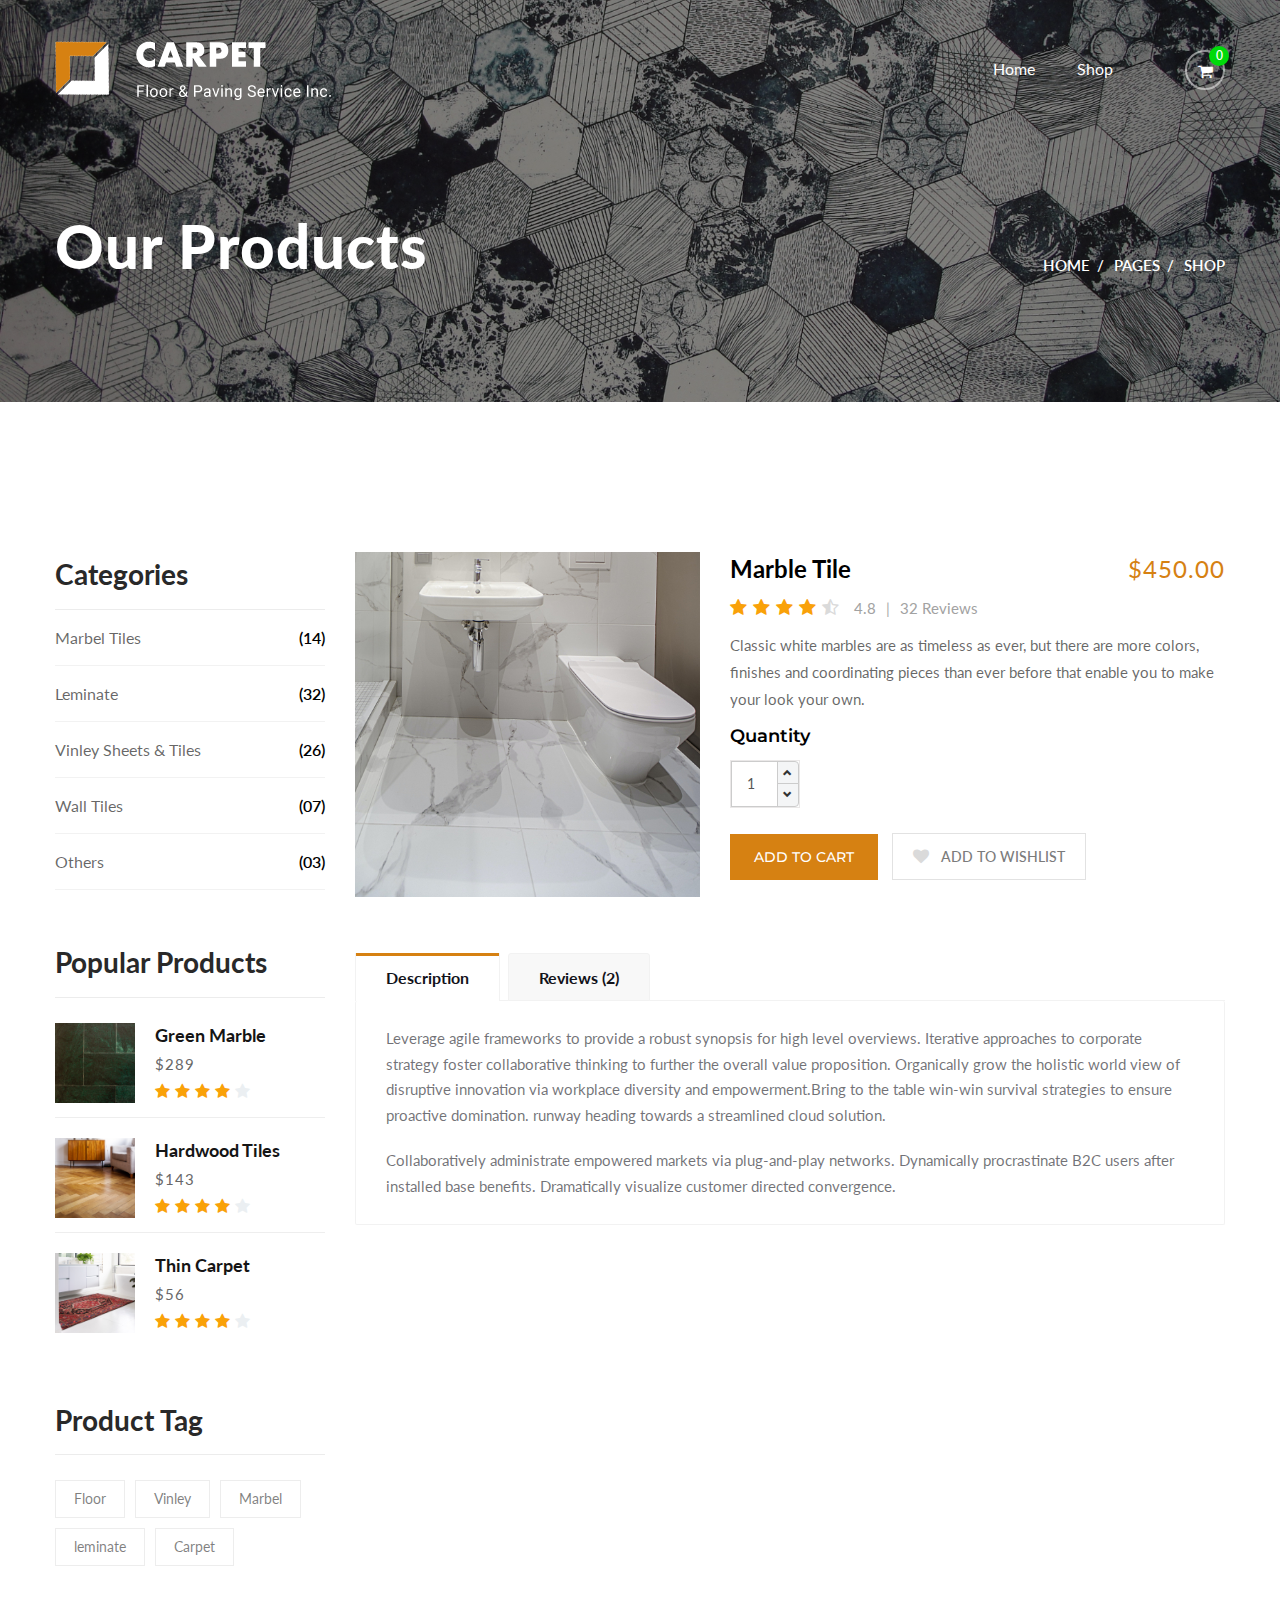
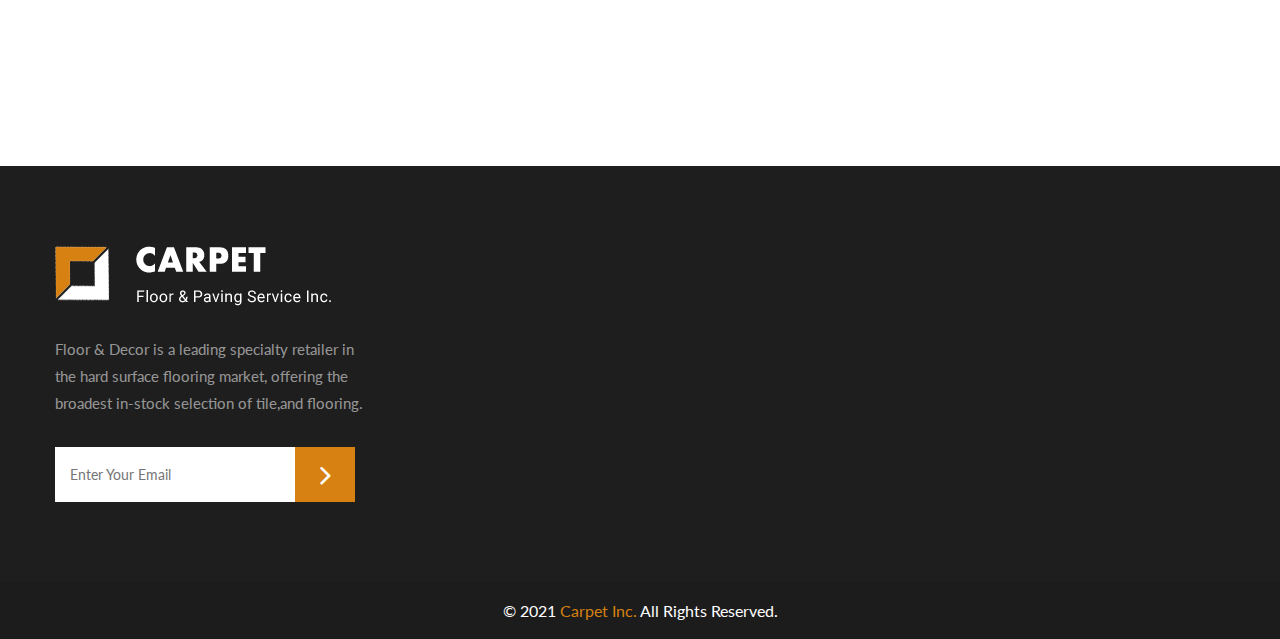
==== commit 684040ea: "perf: made images smaller and added lzay load" ====
--- a/shop-single.html
+++ b/shop-single.html
@@ -26,192 +26,97 @@
     <div class="preloader"></div>
  	
     <!-- Main Header / Header Type One-->
-    <header class="main-header header-type-one">
-    	<!--Header-Upper-->
-        <div class="header-upper">
-        	<div class="auto-container">
-            	<div class="clearfix">
-                	
-                	<div class="pull-left logo-outer">
-                    	<div class="logo"><a href="index.html"><img src="images/logo.png" alt="" title=""></a></div>
+        <header class="main-header header-type-one">
+            <!--Header-Upper-->
+            <div class="header-upper">
+                <div class="auto-container">
+                    <div class="clearfix">
+
+                        <div class="pull-left logo-outer">
+                            <div class="logo"><a href="index.html"><img loading='lazy' src="images/logo.png" alt="" title=""></a></div>
+                        </div>
+
+                        <div class="nav-outer clearfix">
+                            <!-- Main Menu -->
+                            <nav class="main-menu">
+                                <div class="navbar-header">
+                                    <!-- Toggle Button -->
+                                    <button type="button" class="navbar-toggle" data-toggle="collapse"
+                                        data-target=".navbar-collapse">
+                                        <span class="icon-bar"></span>
+                                        <span class="icon-bar"></span>
+                                        <span class="icon-bar"></span>
+                                    </button>
+                                </div>
+
+                                <div class="navbar-collapse collapse clearfix">
+                                    <ul class="navigation clearfix">
+                                        <li class="current"><a href="index.html">Home</a>
+                                        </li>
+                                        <li><a href="shop.html">Shop</a>
+                                        </li>
+                                    </ul>
+
+                                </div>
+                            </nav>
+
+                            <!--Cart Btn-->
+                            <div class="cart-btn">
+                                <a class="shop-icon" href="shop.html"><span class="fa fa-shopping-cart"></span><span
+                                        class="total-count">0</span></a>
+                            </div>
+
+                        </div>
+
                     </div>
-                    
-                    <div class="nav-outer clearfix">
+                </div>
+            </div>
+            <!--End Header Upper-->
+
+            <!--Sticky Header-->
+            <div class="sticky-header">
+                <div class="auto-container clearfix">
+                    <!--Logo-->
+                    <div class="logo pull-left">
+                        <a href="index.html" class="img-responsive"><img loading='lazy' src="images/logo-small.png" alt=""
+                                title=""></a>
+                    </div>
+
+                    <!--Right Col-->
+                    <div class="right-col pull-right">
                         <!-- Main Menu -->
                         <nav class="main-menu">
                             <div class="navbar-header">
-                                <!-- Toggle Button -->    	
-                                <button type="button" class="navbar-toggle" data-toggle="collapse" data-target=".navbar-collapse">
+                                <!-- Toggle Button -->
+                                <button type="button" class="navbar-toggle" data-toggle="collapse"
+                                    data-target=".navbar-collapse">
                                     <span class="icon-bar"></span>
                                     <span class="icon-bar"></span>
                                     <span class="icon-bar"></span>
                                 </button>
                             </div>
-                            
+
                             <div class="navbar-collapse collapse clearfix">
                                 <ul class="navigation clearfix">
-                                    <li class="dropdown"><a href="#">Home</a>
-                                        <ul>
-                                            <li><a href="index.html">Homepage One</a></li>
-                                            <li><a href="index-2.html">Homepage Two</a></li>
-                                            <li class="dropdown"><a href="#">Header Styles</a>
-                                                <ul>
-                                                    <li><a href="index.html">Header Style One</a></li>
-                                                    <li><a href="index-2.html">Header Style Two</a></li>
-                                                </ul>
-                                            </li>
-                                        </ul>
+                                    <li class="current"><a href="index.html">Home</a>
                                     </li>
-                                    <li class="dropdown"><a href="about.html">About Us</a>
-                                    	<ul>
-                                            <li><a href="about.html">About Us</a></li>
-                                            <li><a href="price.html">Pricing</a></li>
-                                        </ul>
-                                    </li>
-                                    <li class="dropdown"><a href="#">Services</a>
-                                        <ul>
-                                            <li><a href="services.html">Services One</a></li>
-                                            <li><a href="services-two.html">Services Two</a></li>
-                                        </ul>
-                                    </li>
-                                    <li class="dropdown"><a href="#">Project</a>
-                                        <ul>
-                                            <li><a href="project.html">Project Style One</a></li>
-                                            <li><a href="project-two.html">Project Style Two</a></li>
-                                            <li><a href="project-single.html">Project Single</a></li>
-                                        </ul>
-                                    </li>
-                                    <li class="current dropdown"><a href="#">Shop</a>
-                                        <ul>
-                                            <li><a href="shop.html">Our Shop</a></li>
-                                            <li><a href="shop-single.html">Single Item</a></li>
-                                        </ul>
-                                    </li>
-                                    <li class="dropdown"><a href="#">Blog</a>
-                                        <ul>
-                                            <li><a href="blog.html">Our Blog</a></li>
-                                            <li><a href="blog-single.html">Blog Single</a></li>
-                                        </ul>
-                                    </li>
-                                    <li><a href="contact.html">Contact Us</a></li>
-                                </ul>
-    
-                            </div>
-                        </nav>
-                        
-                        <!-- Main Menu End-->
-                        <div class="search-box-outer">
-                            <div class="dropdown">
-                                <button class="search-box-btn dropdown-toggle" type="button" id="dropdownMenu3" data-toggle="dropdown" aria-haspopup="true" aria-expanded="false"><span class="fa fa-search"></span></button>
-                                <ul class="dropdown-menu pull-right search-panel" aria-labelledby="dropdownMenu3">
-                                    <li class="panel-outer">
-                                        <div class="form-container">
-                                            <form method="post" action="blog.html">
-                                                <div class="form-group">
-                                                    <input type="search" name="field-name" value="" placeholder="Search Here" required="">
-                                                    <button type="submit" class="search-btn"><span class="fa fa-search"></span></button>
-                                                </div>
-                                            </form>
-                                        </div>
+                                    <li><a href="shop.html">Shop</a>
                                     </li>
                                 </ul>
-                            </div>
-                        </div>
-                        
-                        <!--Cart Btn-->
-                        <div class="cart-btn">
-                        	<a class="shop-icon" href="shop-single.html"><span class="fa fa-shopping-cart"></span><span class="total-count">0</span></a>
-                        </div>
-                        
-                	</div>
-                    
-                </div>
-            </div>
-        </div>
-        <!--End Header Upper-->
-        
-        <!--Sticky Header-->
-        <div class="sticky-header">
-        	<div class="auto-container clearfix">
-            	<!--Logo-->
-            	<div class="logo pull-left">
-                	<a href="index.html" class="img-responsive"><img src="images/logo-small.png" alt="" title=""></a>
-                </div>
-                
-                <!--Right Col-->
-                <div class="right-col pull-right">
-                	<!-- Main Menu -->
-                    <nav class="main-menu">
-                        <div class="navbar-header">
-                            <!-- Toggle Button -->    	
-                            <button type="button" class="navbar-toggle" data-toggle="collapse" data-target=".navbar-collapse">
-                                <span class="icon-bar"></span>
-                                <span class="icon-bar"></span>
-                                <span class="icon-bar"></span>
-                            </button>
-                        </div>
-                        
-                        <div class="navbar-collapse collapse clearfix">
-                            <ul class="navigation clearfix">
-                                <li class="dropdown"><a href="#">Home</a>
-                                    <ul>
-                                        <li><a href="index.html">Homepage One</a></li>
-                                        <li><a href="index-2.html">Homepage Two</a></li>
-                                        <li class="dropdown"><a href="#">Header Styles</a>
-                                            <ul>
-                                                <li><a href="index.html">Header Style One</a></li>
-                                                <li><a href="index-2.html">Header Style Two</a></li>
-                                            </ul>
-                                        </li>
-                                    </ul>
-                                </li>
-                                <li class="dropdown"><a href="about.html">About Us</a>
-                                    <ul>
-                                        <li><a href="about.html">About Us</a></li>
-                                        <li><a href="price.html">Pricing</a></li>
-                                    </ul>
-                                </li>
-                                <li class="dropdown"><a href="#">Services</a>
-                                    <ul>
-                                        <li><a href="services.html">Services One</a></li>
-                                        <li><a href="services-two.html">Services Two</a></li>
-                                    </ul>
-                                </li>
-                                <li class="dropdown"><a href="#">Project</a>
-                                    <ul>
-                                        <li><a href="project.html">Project Style One</a></li>
-                                        <li><a href="project-two.html">Project Style Two</a></li>
-                                        <li><a href="project-single.html">Project Single</a></li>
-                                    </ul>
-                                </li>
-                                <li class="current dropdown"><a href="#">Shop</a>
-                                    <ul>
-                                        <li><a href="shop.html">Our Shop</a></li>
-                                        <li><a href="shop-single.html">Single Item</a></li>
-                                    </ul>
-                                </li>
-                                <li class="dropdown"><a href="#">Blog</a>
-                                    <ul>
-                                        <li><a href="blog.html">Our Blog</a></li>
-                                        <li><a href="blog-single.html">Blog Single</a></li>
-                                    </ul>
-                                </li>
-                                <li><a href="contact.html">Contact Us</a></li>
-                            </ul>
-
-                        </div>
-                    </nav><!-- Main Menu End-->
-                </div>
-                
-            </div>
-        </div>
-        <!--End Sticky Header-->
-    
-    </header>
+
+                            </div>
+                        </nav><!-- Main Menu End-->
+                    </div>
+
+                </div>
+            </div>
+            <!--End Sticky Header-->
+
+        </header>
     <!--End Main Header -->
     
     <!--Page Title-->
-    <section class="page-title" style="background-image:url(images/background/3.jpg);">
+    <section class="page-title" style="background-image:url('images/shopImage.jpg');">
     	<div class="auto-container">
         	<div class="row clearfix">
             	<!--Title -->
@@ -249,29 +154,7 @@
                                     <div class="image-column col-md-5 col-sm-6 col-xs-12">
                                         <div class="carousel-outer">
                     
-                                            <ul class="image-carousel owl-carousel owl-theme">
-                                                <li><a href="images/resource/products/13.jpg" class="lightbox-image" title="Image Caption Here"><img src="images/resource/products/13.jpg" alt=""></a></li>
-                                                <li><a href="images/resource/products/13.jpg" class="lightbox-image" title="Image Caption Here"><img src="images/resource/products/13.jpg" alt=""></a></li>
-                                                <li><a href="images/resource/products/13.jpg" class="lightbox-image" title="Image Caption Here"><img src="images/resource/products/13.jpg" alt=""></a></li>
-                                                <li><a href="images/resource/products/13.jpg" class="lightbox-image" title="Image Caption Here"><img src="images/resource/products/13.jpg" alt=""></a></li>
-                                                <li><a href="images/resource/products/13.jpg" class="lightbox-image" title="Image Caption Here"><img src="images/resource/products/13.jpg" alt=""></a></li>
-                                                <li><a href="images/resource/products/13.jpg" class="lightbox-image" title="Image Caption Here"><img src="images/resource/products/13.jpg" alt=""></a></li>
-                                                <li><a href="images/resource/products/13.jpg" class="lightbox-image" title="Image Caption Here"><img src="images/resource/products/13.jpg" alt=""></a></li>
-                                                <li><a href="images/resource/products/13.jpg" class="lightbox-image" title="Image Caption Here"><img src="images/resource/products/13.jpg" alt=""></a></li>
-                                                <li><a href="images/resource/products/13.jpg" class="lightbox-image" title="Image Caption Here"><img src="images/resource/products/13.jpg" alt=""></a></li>
-                                                <li><a href="images/resource/products/13.jpg" class="lightbox-image" title="Image Caption Here"><img src="images/resource/products/13.jpg" alt=""></a></li>
-                                            </ul>
-                                            
-                                            <ul class="thumbs-carousel owl-carousel owl-theme">
-                                                <li><img src="images/resource/products/shop-thumb-1.jpg" alt=""></li>
-                                                <li><img src="images/resource/products/shop-thumb-2.jpg" alt=""></li>
-                                                <li><img src="images/resource/products/shop-thumb-3.jpg" alt=""></li>
-                                                <li><img src="images/resource/products/shop-thumb-1.jpg" alt=""></li>
-                                                <li><img src="images/resource/products/shop-thumb-2.jpg" alt=""></li>
-                                                <li><img src="images/resource/products/shop-thumb-3.jpg" alt=""></li>
-                                                <li><img src="images/resource/products/shop-thumb-1.jpg" alt=""></li>
-                                                <li><img src="images/resource/products/shop-thumb-3.jpg" alt=""></li>
-                                            </ul>
+                                                <li><a href="images/tile/marble.jpg" class="lightbox-image" title="Image Caption Here"><img src="images/tile/marble.jpg" alt=""></a></li>
                                             
                                         </div>
                                         
@@ -280,42 +163,31 @@
                                     <!--Info Column-->
                                     <div class="info-column col-md-7 col-sm-6 col-xs-12">
                                     	<div class="details-header">
-                                            <h4>Rocket Luncher</h4>
-                                            <div class="rating"><span class="fa fa-star"></span> <span class="fa fa-star"></span> <span class="fa fa-star"></span> <span class="fa fa-star-half-empty"></span> <span class="light fa fa-star"></span></div>
+                                            <h4>Marble Tile</h4>
+                                            <div class="rating"><span class="fa fa-star"></span> <span class="fa fa-star"></span> <span class="fa fa-star"></span> <span class="fa fa-star"></span> <span class="light fa fa-star-half-empty"></span></div>
                                             <!--reviews-->
                                             <div class="reviews">
-                                                <a href="#">4.5</a> <span class="separater">|</span> <a href="#">32 Reviews</a>
+                                                <a href="#">4.8</a> <span class="separater">|</span> <a href="#">32 Reviews</a>
                                             </div>
-                                            <div class="item-price">$14.70</div>
+                                            <div class="item-price">$450.00</div>
                                         </div>
 
                                         <div class="text">
-                                            <p>Summer is the best time to stock up on lightweight bras keep cool. If your relaxing at home slip on a triangle bra.</p>
+                                            <p>Classic white marbles are as timeless as ever, but there are more colors, finishes and coordinating pieces than ever before that enable you to make your look your own.</p>
                                         </div>
 
                                         <div class="other-options">
                                         	<div class="clearfix">
                                             	<div class="pull-left">
                                                     <div class="item-title">Quantity</div>
-                                                    <div class="item-quantity"><input class="quantity-spinner" type="text" value="2" name="quantity"></div>
-                                                </div>
-                                                <div class="pull-left">
-                                                    <div class="item-title">Colors</div>
-                                                    
-                                                    <div class="sel-colors">
-                                                        <div class="color-box"><input type="radio" name="colors" checked id="color-one"><label style="background-color:#3c4e87;" for="color-one"></label></div>
-                                                        <div class="color-box"><input type="radio" name="colors" id="color-two"><label style="background-color:#82d8cd;" for="color-two"></label></div>
-                                                        <div class="color-box"><input type="radio" name="colors" id="color-three"><label style="background-color:#f87b4f;" for="color-three"></label></div>
-                                                        <div class="color-box"><input type="radio" name="colors" id="color-four"><label style="background-color:#4293ef;" for="color-four"></label></div>
-                                                    </div>
-                                                    
+                                                    <div class="item-quantity"><input class="quantity-spinner" type="text" value="1" name="quantity"></div>
                                                 </div>
                                             </div>
                                             
                                             <!--Btns Box-->
                                             <div class="btns-box">
-                                            	<button type="button" class="theme-btn btn-style-one add-to-cart">Add To Cart </button>
-                                            	<a href="#" class="wishlist"><span class="icon fa fa-heart"></span> ADD TO WISHLIST</a>
+                                            	<button  onclick="alert('Out of stock')" type="button" class="theme-btn btn-style-one add-to-cart">Add To Cart </button>
+                                            	<a  onclick="alert('Added to wishlist')"class="wishlist"><span class="icon fa fa-heart"></span> ADD TO WISHLIST</a>
                                             </div>
                                         </div>
 									</div>
@@ -385,197 +257,7 @@
                                 
                             </div>
                             <!--End Product Info Tabs-->
-                            
-                            <!--Related Products-->
-                            <div class="related-products">
-                            	<h2>Releted Products</h2>
-                                <div class="three-item-carousel owl-carousel owl-theme">
-                                	
-                                    <!--Shop Item-->
-                                    <div class="shop-item">
-                                        <div class="inner-box">
-                                            <div class="image">
-                                                <a href="shop-single.html">
-                                                    <img src="images/resource/products/5.jpg" alt="" />
-                                                </a>
-                                            </div>
-                                            <div class="lower-content">
-                                                <h3><a href="shop-single.html">Audio Speaker</a></h3>
-                                                <div class="clearfix">
-                                                	<div class="pull-left">
-                                                        <ul class="price">
-                                                            <li>$289</li>
-                                                        </ul>
-                                                    </div>
-                                                    <div class="pull-right">
-                                                    	<div class="rating">
-                                                        	<span class="fa fa-star"></span>
-                                                            <span class="fa fa-star"></span>
-                                                            <span class="fa fa-star"></span>
-                                                            <span class="fa fa-star"></span>
-                                                            <span class="fa fa-star light"></span>
-                                                        </div>
-                                                    </div>
-                                                </div>
-                                            </div>
-                                        </div>
-                                    </div>
-                                    
-                                    <!--Shop Item-->
-                                    <div class="shop-item">
-                                        <div class="inner-box">
-                                            <div class="image">
-                                                <a href="shop-single.html">
-                                                    <img src="images/resource/products/6.jpg" alt="" />
-                                                </a>
-                                            </div>
-                                            <div class="lower-content">
-                                                <h3><a href="shop-single.html">Kings Hat</a></h3>
-                                                <div class="clearfix">
-                                                	<div class="pull-left">
-                                                        <ul class="price">
-                                                            <li class="total-price">$126</li>
-                                                            <li>$75</li>
-                                                        </ul>
-                                                    </div>
-                                                    <div class="pull-right">
-                                                    	<div class="rating">
-                                                        	<span class="fa fa-star"></span>
-                                                            <span class="fa fa-star"></span>
-                                                            <span class="fa fa-star"></span>
-                                                            <span class="fa fa-star"></span>
-                                                            <span class="fa fa-star light"></span>
-                                                        </div>
-                                                    </div>
-                                                </div>
-                                            </div>
-                                        </div>
-                                    </div>
-                                    
-                                    <!--Shop Item-->
-                                    <div class="shop-item">
-                                        <div class="inner-box">
-                                            <div class="image">
-                                                <a href="shop-single.html">
-                                                    <img src="images/resource/products/3.jpg" alt="" />
-                                                </a>
-                                            </div>
-                                            <div class="lower-content">
-                                                <h3><a href="shop-single.html">Rocket Bomb</a></h3>
-                                                <div class="clearfix">
-                                                	<div class="pull-left">
-                                                        <ul class="price">
-                                                            <li>$167</li>
-                                                        </ul>
-                                                    </div>
-                                                    <div class="pull-right">
-                                                    	<div class="rating">
-                                                        	<span class="fa fa-star"></span>
-                                                            <span class="fa fa-star"></span>
-                                                            <span class="fa fa-star"></span>
-                                                            <span class="fa fa-star"></span>
-                                                            <span class="fa fa-star light"></span>
-                                                        </div>
-                                                    </div>
-                                                </div>
-                                            </div>
-                                        </div>
-                                    </div>
-                                    
-                                    <!--Shop Item-->
-                                    <div class="shop-item">
-                                        <div class="inner-box">
-                                            <div class="image">
-                                                <a href="shop-single.html">
-                                                    <img src="images/resource/products/5.jpg" alt="" />
-                                                </a>
-                                            </div>
-                                            <div class="lower-content">
-                                                <h3><a href="shop-single.html">Audio Speaker</a></h3>
-                                                <div class="clearfix">
-                                                	<div class="pull-left">
-                                                        <ul class="price">
-                                                            <li>$289</li>
-                                                        </ul>
-                                                    </div>
-                                                    <div class="pull-right">
-                                                    	<div class="rating">
-                                                        	<span class="fa fa-star"></span>
-                                                            <span class="fa fa-star"></span>
-                                                            <span class="fa fa-star"></span>
-                                                            <span class="fa fa-star"></span>
-                                                            <span class="fa fa-star light"></span>
-                                                        </div>
-                                                    </div>
-                                                </div>
-                                            </div>
-                                        </div>
-                                    </div>
-                                    
-                                    <!--Shop Item-->
-                                    <div class="shop-item">
-                                        <div class="inner-box">
-                                            <div class="image">
-                                                <a href="shop-single.html">
-                                                    <img src="images/resource/products/6.jpg" alt="" />
-                                                </a>
-                                            </div>
-                                            <div class="lower-content">
-                                                <h3><a href="shop-single.html">Kings Hat</a></h3>
-                                                <div class="clearfix">
-                                                	<div class="pull-left">
-                                                        <ul class="price">
-                                                            <li class="total-price">$126</li>
-                                                            <li>$75</li>
-                                                        </ul>
-                                                    </div>
-                                                    <div class="pull-right">
-                                                    	<div class="rating">
-                                                        	<span class="fa fa-star"></span>
-                                                            <span class="fa fa-star"></span>
-                                                            <span class="fa fa-star"></span>
-                                                            <span class="fa fa-star"></span>
-                                                            <span class="fa fa-star light"></span>
-                                                        </div>
-                                                    </div>
-                                                </div>
-                                            </div>
-                                        </div>
-                                    </div>
-                                    
-                                    <!--Shop Item-->
-                                    <div class="shop-item">
-                                        <div class="inner-box">
-                                            <div class="image">
-                                                <a href="shop-single.html">
-                                                    <img src="images/resource/products/3.jpg" alt="" />
-                                                </a>
-                                            </div>
-                                            <div class="lower-content">
-                                                <h3><a href="shop-single.html">Rocket Bomb</a></h3>
-                                                <div class="clearfix">
-                                                	<div class="pull-left">
-                                                        <ul class="price">
-                                                            <li>$167</li>
-                                                        </ul>
-                                                    </div>
-                                                    <div class="pull-right">
-                                                    	<div class="rating">
-                                                        	<span class="fa fa-star"></span>
-                                                            <span class="fa fa-star"></span>
-                                                            <span class="fa fa-star"></span>
-                                                            <span class="fa fa-star"></span>
-                                                            <span class="fa fa-star light"></span>
-                                                        </div>
-                                                    </div>
-                                                </div>
-                                            </div>
-                                        </div>
-                                    </div>
-                                    
-                                </div>
-                            </div>
-                            
+                 
                         </div>
                     </section>
                     
@@ -585,15 +267,6 @@
                 <div class="sidebar-side pull-left col-lg-3 col-md-4 col-sm-12 col-xs-12">
                     <aside class="sidebar">
 						
-                        <!-- Search Form -->
-                        <div class="sidebar-widget search-box style-two">
-                        	<form method="post" action="contact.html">
-                                <div class="form-group">
-                                    <input type="search" name="search-field" value="" placeholder="Search.." required>
-                                    <button type="submit"><span class="icon fa fa-search"></span></button>
-                                </div>
-                            </form>
-                        </div>
                         
                         <!--Category Widget-->
                         <div class="sidebar-widget category-widget">
@@ -609,48 +282,39 @@
                             </ul>
                         </div>
                         
-                        <!-- Price Filters -->
-                        <div class="sidebar-widget price-filters rangeslider-widget">
-                            <div class="sidebar-title">
-                            	<h3>Filter By Price</h3>
-                            </div>
-                            <div class="outer-box">
-                                <div class="range-slider-price" id="range-slider-price"></div>
-                                <div class="form-group clearfix">
-                                	<div class="pull-right">
-                                    	<span class="left-val">$<input type="text" class="val-box text-left" id="min-value-rangeslider" readonly></span> - &ensp;<span class="right-val">$<input type="text" class="val-box text-right" id="max-value-rangeslider" readonly></span>
-                                    </div>
-                                    <div class="pull-left">
-                                    	<button type="button" class="theme-btn btn-style-one">Filter</button>
-                                    </div>
-                                </div>
-                            </div>
-                        </div>
-                        
                         <!-- Top Related Posts -->
-                        <div class="sidebar-widget related-posts">
-                            <div class="sidebar-title">
-                            	<h3>Popular Products</h3>
-                            </div>
-							<div class="post">
-                            	<figure class="post-thumb"><a href="shop-single.html"><img src="images/resource/products/prod-thumb-1.jpg" alt=""></a></figure>
-                                <h4><a href="shop-single.html">Green Marbel</a></h4>
-                                <div class="price">$289</div>
-                                <div class="rating"><span class="fa fa-star"></span><span class="fa fa-star"></span><span class="fa fa-star"></span><span class="fa fa-star"></span><span class="fa fa-star light"></span></div>
-                            </div>
-                            <div class="post">
-                            	<figure class="post-thumb"><a href="shop-single.html"><img src="images/resource/products/prod-thumb-2.jpg" alt=""></a></figure>
-                                <h4><a href="shop-single.html">Hardwood Tiles</a></h4>
-                                <div class="price">$143</div>
-                                <div class="rating"><span class="fa fa-star"></span><span class="fa fa-star"></span><span class="fa fa-star"></span><span class="fa fa-star"></span><span class="fa fa-star light"></span></div>
-                            </div>
-                            <div class="post">
-                            	<figure class="post-thumb"><a href="shop-single.html"><img src="images/resource/products/prod-thumb-3.jpg" alt=""></a></figure>
-                                <h4><a href="shop-single.html">Thin Carpet</a></h4>
-                                <div class="price">$56</div>
-                                <div class="rating"><span class="fa fa-star"></span><span class="fa fa-star"></span><span class="fa fa-star"></span><span class="fa fa-star"></span><span class="fa fa-star light"></span></div>
-                            </div>
-						</div>
+                            <div class="sidebar-widget related-posts">
+                                <div class="sidebar-title">
+                                    <h3>Popular Products</h3>
+                                </div>
+                                <div class="post">
+                                    <figure class="post-thumb"><a href="shop-single.html"><img loading='lazy'
+                                                src="images/greenMarble.jpg" alt=""></a></figure>
+                                    <h4><a href="shop-single.html">Green Marble</a></h4>
+                                    <div class="price">$289</div>
+                                    <div class="rating"><span class="fa fa-star"></span><span
+                                            class="fa fa-star"></span><span class="fa fa-star"></span><span
+                                            class="fa fa-star"></span><span class="fa fa-star light"></span></div>
+                                </div>
+                                <div class="post">
+                                    <figure class="post-thumb"><a href="shop-single.html"><img loading='lazy'
+                                                src="images/hardwoodTiles.jpg" alt=""></a></figure>
+                                    <h4><a href="shop-single.html">Hardwood Tiles</a></h4>
+                                    <div class="price">$143</div>
+                                    <div class="rating"><span class="fa fa-star"></span><span
+                                            class="fa fa-star"></span><span class="fa fa-star"></span><span
+                                            class="fa fa-star"></span><span class="fa fa-star light"></span></div>
+                                </div>
+                                <div class="post">
+                                    <figure class="post-thumb"><a href="shop-single.html"><img loading='lazy'
+                                                src="images/thinCarpet.jpg" alt=""></a></figure>
+                                    <h4><a href="shop-single.html">Thin Carpet</a></h4>
+                                    <div class="price">$56</div>
+                                    <div class="rating"><span class="fa fa-star"></span><span
+                                            class="fa fa-star"></span><span class="fa fa-star"></span><span
+                                            class="fa fa-star"></span><span class="fa fa-star light"></span></div>
+                                </div>
+                            </div>
                         
                         <!-- Popular Tags -->
                         <div class="sidebar-widget popular-tags">
@@ -672,104 +336,52 @@
     </div>
     
     <!--Main Footer-->
-    <footer class="main-footer">
-    	
-        <div class="auto-container">
-            <div class="row clearfix">
-            
-                <!--big column-->
-                <div class="big-column col-md-6 col-sm-12 col-xs-12">
-                    <div class="row clearfix">
-                    
-                        <!--Footer Column-->
-                        <div class="footer-column col-md-7 col-sm-6 col-xs-12">
-                            <div class="footer-widget logo-widget">
-                                <div class="footer-logo"><figure><a href="index.html"><img src="images/footer-logo.png" alt=""></a></figure></div>
-                                <div class="widget-content">
-                                    <div class="text">Floor & Decor is a leading specialty retailer in the hard surface flooring market, offering the broadest in-stock selection of tile,and flooring.</div>
-                                    <div class="emailed-form">
-                                        <form method="post" action="contact.html">
-                                            <div class="form-group">
-                                                <input type="email" name="email" value="" placeholder="Enter Your Email" required>
-                                                <button type="submit" class="theme-btn"><span class="fa fa-angle-right"></span></button>
-                                            </div>
-                                        </form>
+        <footer class="main-footer">
+
+            <div class="auto-container">
+                <div class="row clearfix">
+
+                    <!--big column-->
+                    <div class="big-column col-md-6 col-sm-12 col-xs-12">
+                        <div class="row clearfix">
+
+                            <!--Footer Column-->
+                            <div class="footer-column col-md-7 col-sm-6 col-xs-12">
+                                <div class="footer-widget logo-widget">
+                                    <div class="footer-logo">
+                                        <figure><a href="index.html"><img loading='lazy' src="images/footer-logo.png" alt=""></a>
+                                        </figure>
                                     </div>
-                                </div>
-                            </div>
-                        </div>
-                        
-                        <!--Footer Column-->
-                        <div class="footer-column col-md-5 col-sm-6 col-xs-12">
-                            <div class="footer-widget links-widget">
-                                <h2>Legal</h2>
-                                <div class="widget-content">
-                                    <ul class="list">
-                                        <li><a href="#">Manufacturers</a></li>
-                                        <li><a href="#">Privacy Policy</a></li>
-                                        <li><a href="#">Terms & Condition</a></li>
-                                    </ul>
-                                </div>
-                            </div>
-                        </div>
-                                                    
+                                    <div class="widget-content">
+                                        <div class="text">Floor & Decor is a leading specialty retailer in the hard
+                                            surface flooring market, offering the broadest in-stock selection of
+                                            tile,and flooring.</div>
+                                        <div class="emailed-form">
+                                            <form onsubmit="alert('You have been subscribed')">
+                                                <div class="form-group">
+                                                    <input type="email" name="email" value=""
+                                                        placeholder="Enter Your Email" required>
+                                                    <button type="submit" class="theme-btn"><span
+                                                            class="fa fa-angle-right"></span></button>
+                                                </div>
+                                            </form>
+                                        </div>
+                                    </div>
+                                </div>
+                            </div>
+
+                        </div>
                     </div>
-                </div>
-                
-                <!--big column-->
-                <div class="big-column col-md-6 col-sm-12 col-xs-12">
-                    <div class="row clearfix">
-                        
-                        <!--Footer Column-->
-                        <div class="footer-column col-md-6 col-sm-6 col-xs-12">
-                            <div class="footer-widget links-widget">
-                                <h2>Information</h2>
-                                <div class="widget-content">
-                                    <ul class="list">
-                                        <li><a href="#">About Us</a></li>
-                                        <li><a href="#">Customer</a></li>
-                                        <li><a href="#">Service</a></li>
-                                        <li><a href="#">Collection</a></li>
-                                        <li><a href="#">Blog</a></li>
-                                        <li><a href="#">BestSellers</a></li>
-                                    </ul>
-                                </div>
-                            </div>
-                        </div>
-                        
-                        <!--Footer Column-->
-                        <div class="footer-column col-md-6 col-sm-6 col-xs-12">
-                            <div class="footer-widget info-widget">
-                                <h2>Our address</h2>
-                                <div class="widget-content">
-                                    <ul class="list-style-one">
-                                        <li>Phone: <span> +880 1723801729</span></li>
-                                        <li>Fax: <span> +1 496 457 654</span></li>
-                                        <li>Email: <span>carpetinc@gmail.com</span></li>
-                                        <li>Address: <span>Uttara Sec-7, Dhaka 1207</span></li>
-                                    </ul>
-                                    <ul class="social-icon-one">
-                                        <li><a href="#"><span class="fa fa-facebook"></span></a></li>
-                                        <li><a href="#"><span class="fa fa-twitter"></span></a></li>
-                                        <li><a href="#"><span class="fa fa-google-plus"></span></a></li>
-                                        <li><a href="#"><span class="fa fa-dribbble"></span></a></li>
-                                    </ul>
-                                </div>
-                            </div>
-                        </div>
-                        
-                    </div>
-                </div>
-                
-            </div>
-        </div>
-        
-        <!--Footer Bottom-->
-        <div class="footer-bottom">
-        	<div class="copyright">&copy; 2017 <a href="index.html">Carpet Inc.</a> All Rights Reserved. </div>
-        </div>
-        
-    </footer>
+
+                </div>
+            </div>
+
+            <!--Footer Bottom-->
+            <div class="footer-bottom">
+                <div class="copyright">&copy; 2021 <a href="index.html">Carpet Inc.</a> All Rights Reserved. </div>
+            </div>
+
+        </footer>
 	<!--End Footer-->
     
 </div>
